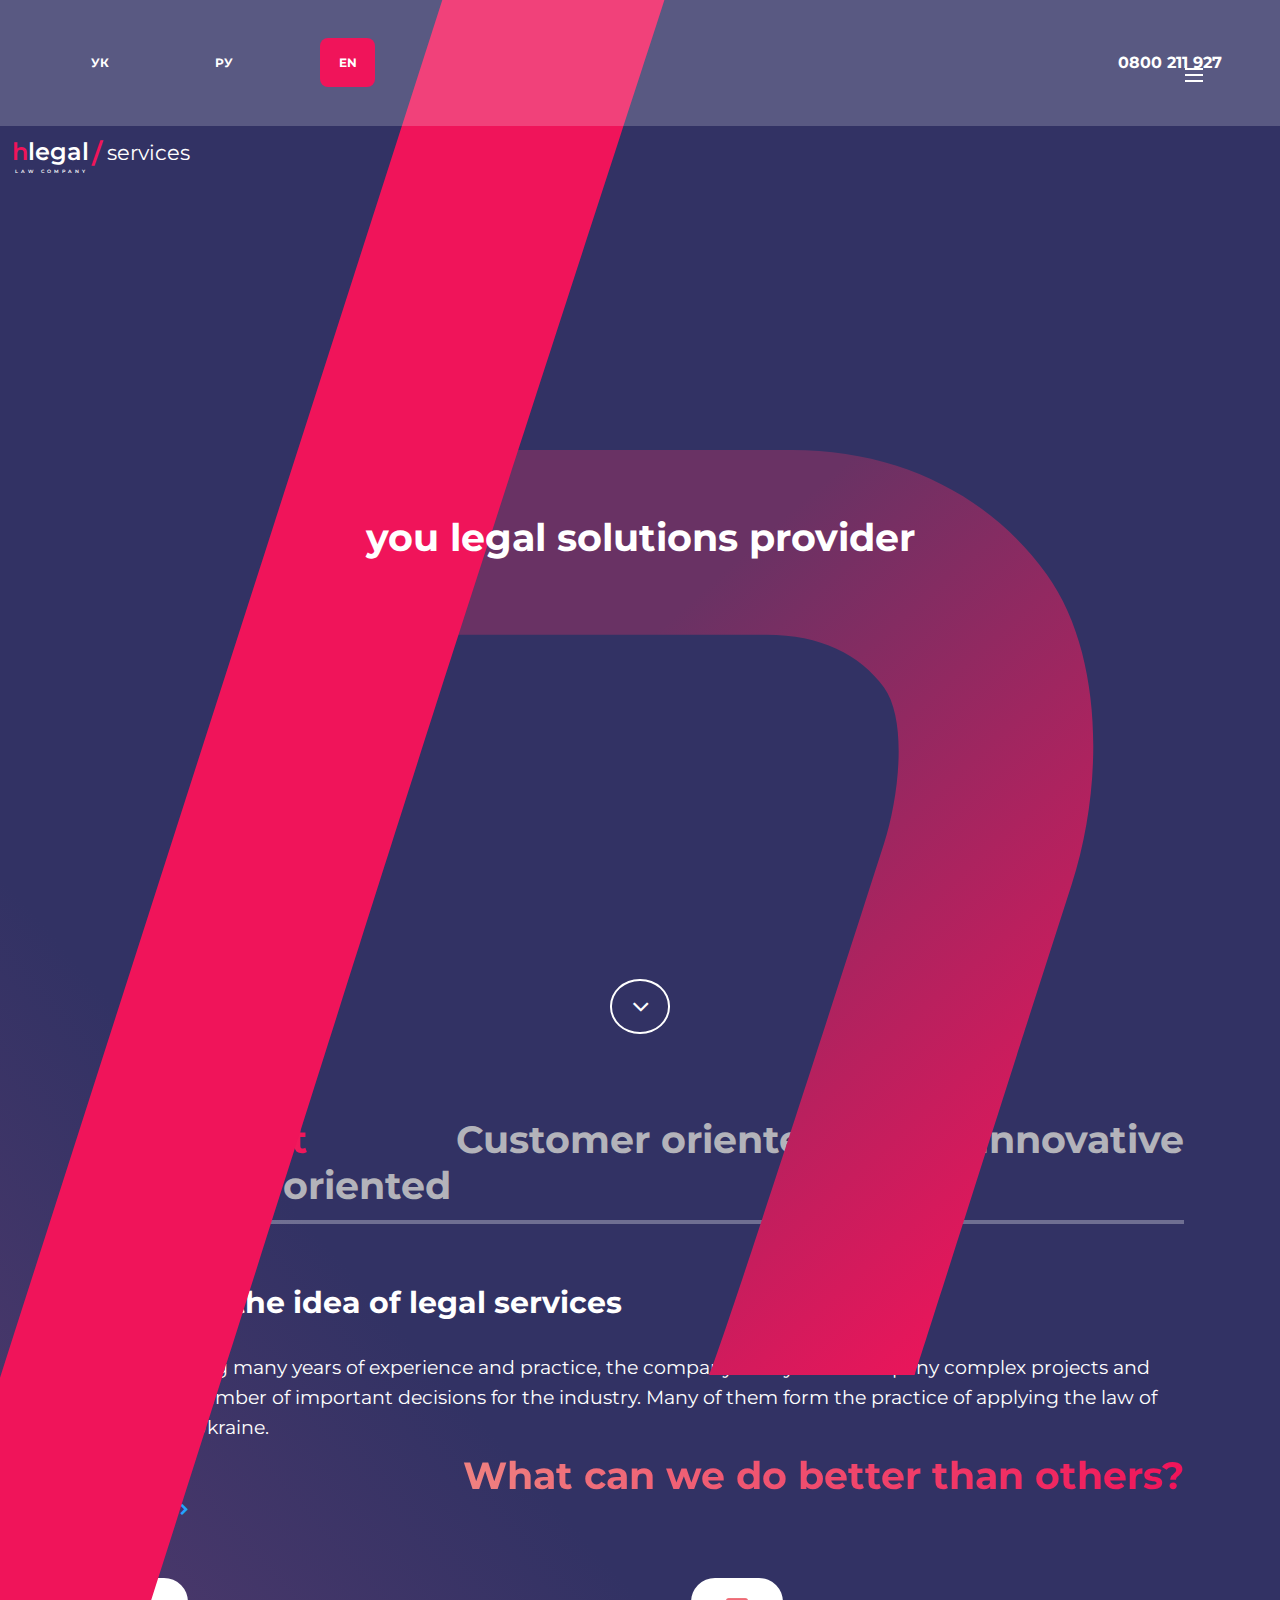
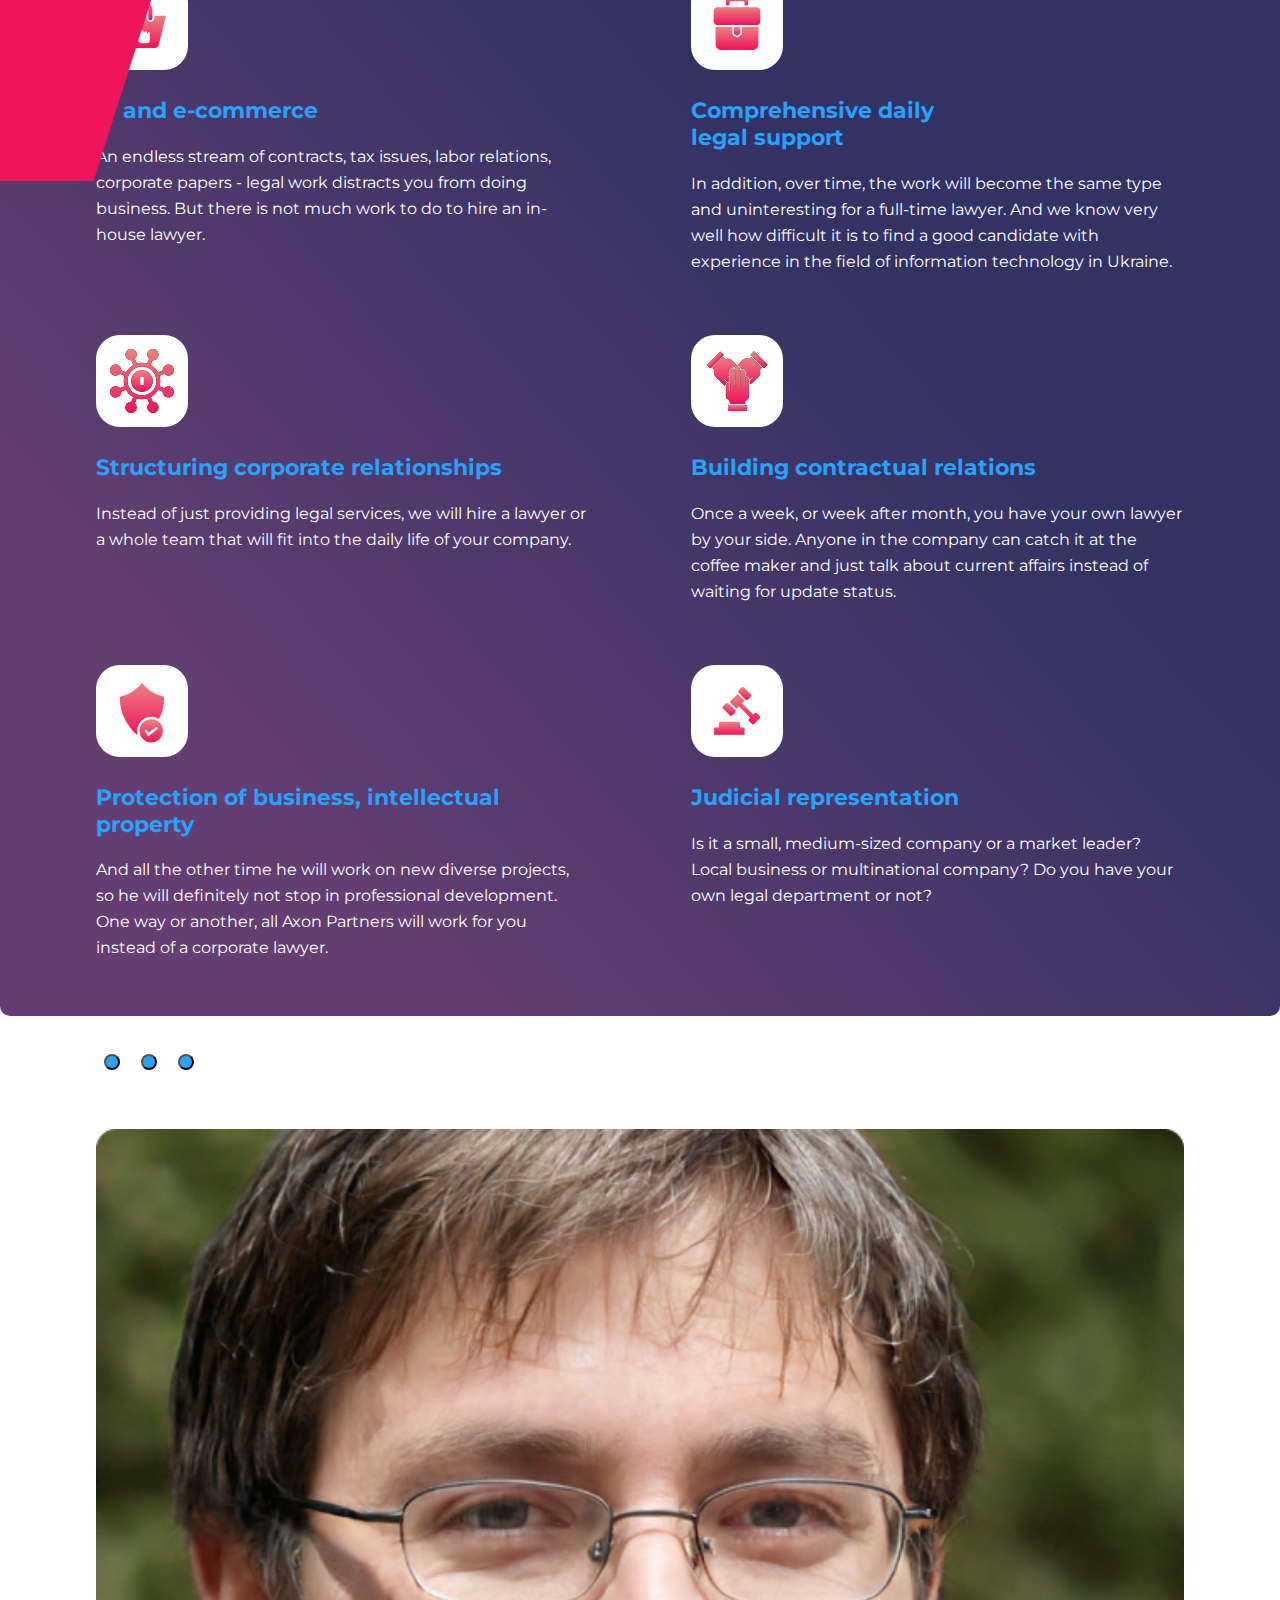
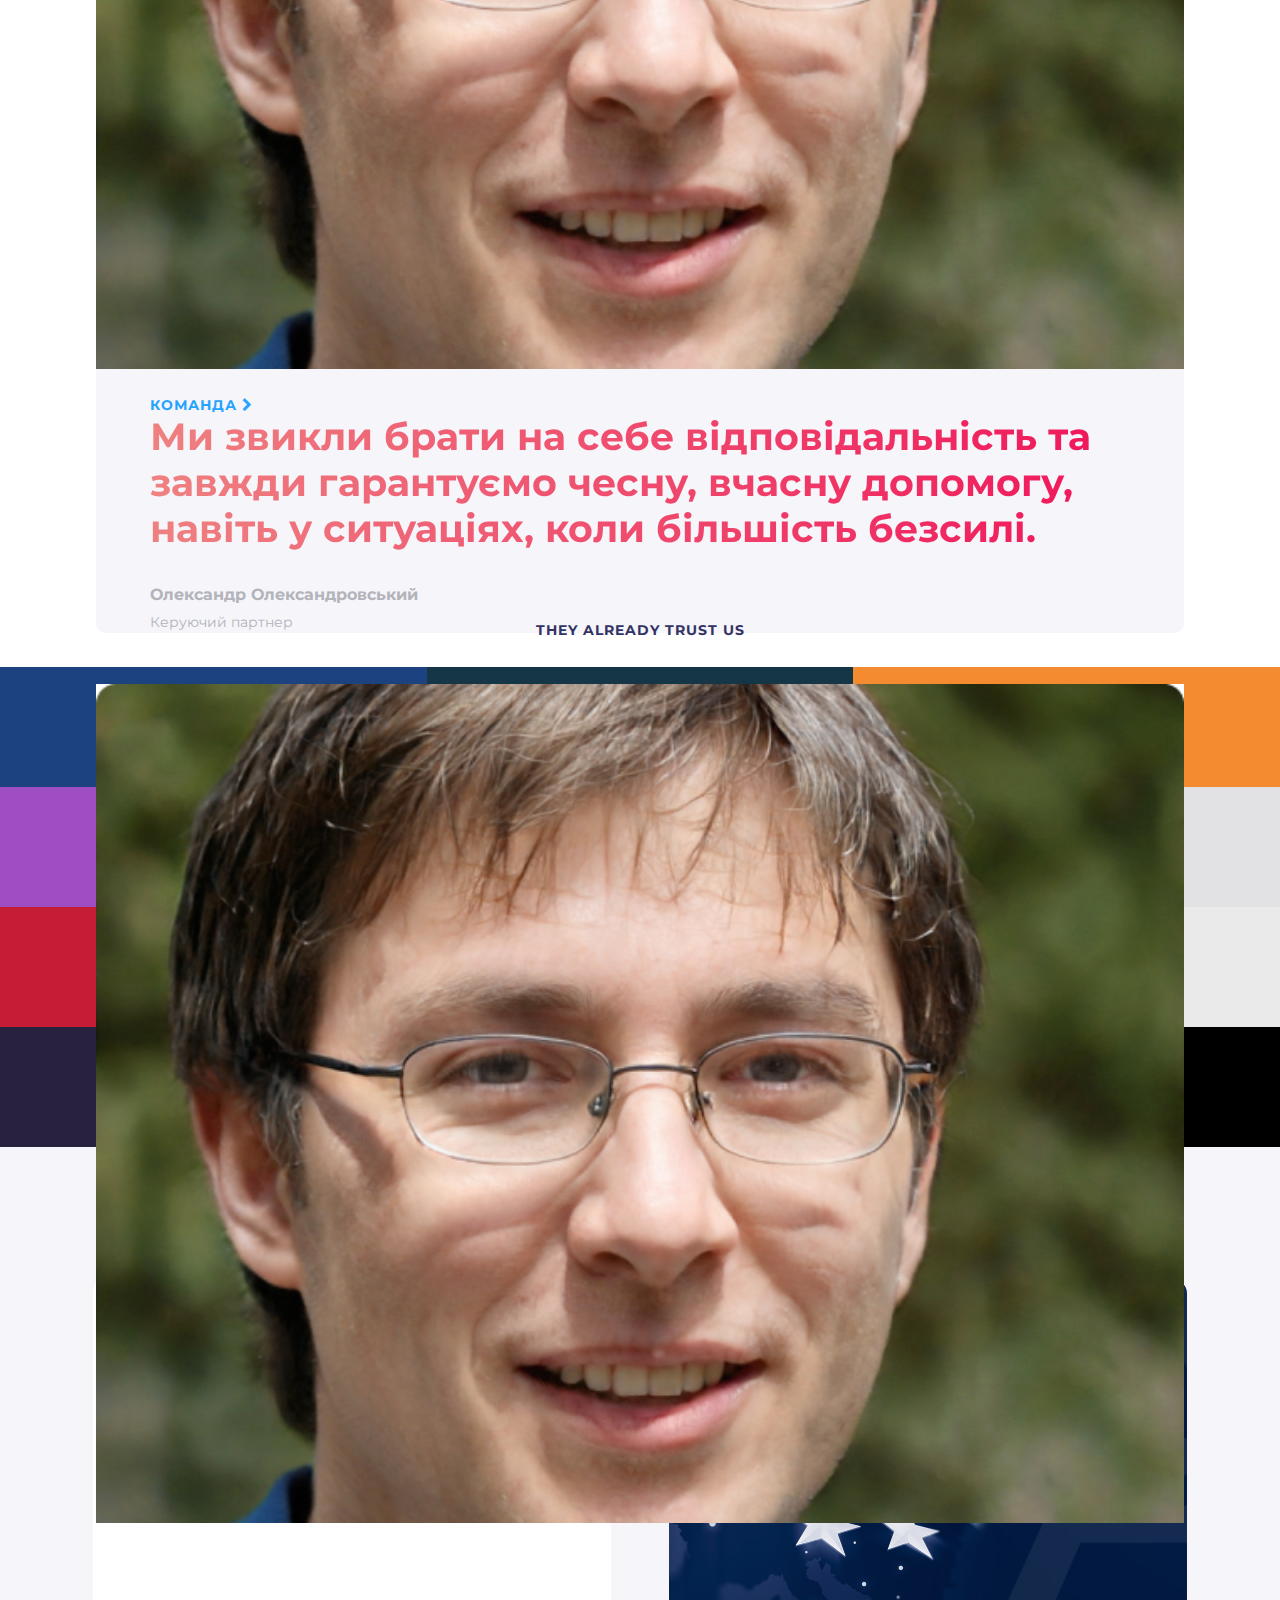
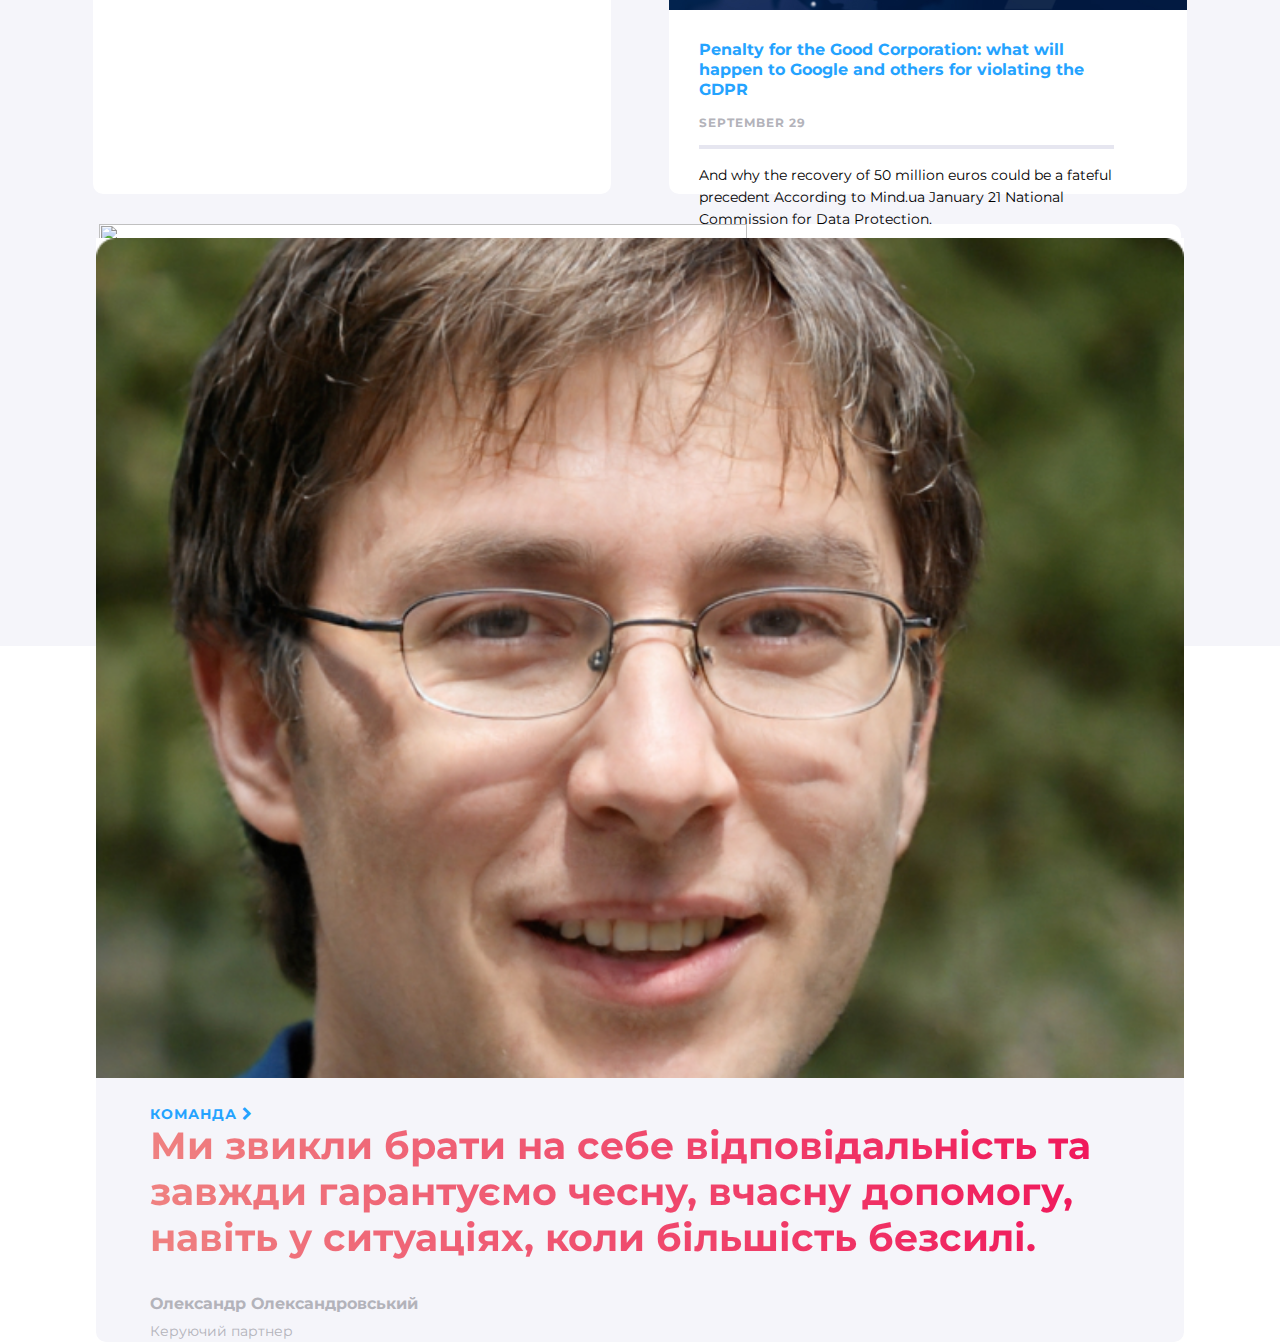
==== index.html @ e5b067bf "added structure of folders with pictures, started adding adaptive to the block of publications" ====
<!DOCTYPE html>
<html lang="en">

<head>
    <meta charset="UTF-8">
    <meta http-equiv="X-UA-Compatible" content="IE=edge">
    <meta name="viewport" content="width=device-width, initial-scale=1.0">
    <title>Document</title>
    <link rel="preconnect" href="https://fonts.googleapis.com">
    <link rel="preconnect" href="https://fonts.gstatic.com" crossorigin>
    <link
        href="https://fonts.googleapis.com/css2?family=Montserrat:ital,wght@0,100;0,200;0,300;0,400;0,500;0,600;0,700;0,800;0,900;1,100;1,200;1,300;1,400;1,500;1,600;1,700;1,800;1,900&display=swap"
        rel="stylesheet">
    <link href="https://cdn.jsdelivr.net/npm/bootstrap@5.1.3/dist/css/bootstrap.min.css" rel="stylesheet"
        integrity="sha384-1BmE4kWBq78iYhFldvKuhfTAU6auU8tT94WrHftjDbrCEXSU1oBoqyl2QvZ6jIW3" crossorigin="anonymous">
    <link rel="stylesheet" href="css/style.css">
    <link rel="stylesheet" href="css/font-awesome-4.7.0/css/font-awesome.css">
</head>

<body>
    <div class="wrapper">
        <div class="main">
            <header class="header">
                <div class="header__section">
                    <ul class="language__menu">
                        <li class="language__item">УК</li>
                        <li class="language__item">РУ</li>
                        <li class="language__item">EN</li>
                    </ul>
                    <div class="header__contact">
                        <span>0800 211 927</span>
                    </div>
                </div>
                <div class="header__menu">
                    <div class="logo__wrapper">
                        <div class="logo">
                            <p>h</p>
                            <p>legal </p>
                            <p>/</p>
                            <span class="logo__item">services</span>
                        </div>
                        <p class="logo__titel">
                            LAW COMPANY
                        </p>
                    </div>
                </div>

                <input type="checkbox" id="check__menu">
                <label for="check__menu">
                    <div class="header__burger">
                        <span>
                        </span>
                    </div>
                </label>

                <ul class="nav">
                    <li class="nav__item">
                        <a class="nav__link" href="#">
                            about us
                        </a>
                    </li>
                    <li class="nav__item">
                        <a class="nav__link" href="#">
                            services
                        </a>
                    </li>
                    <li class="nav__item">
                        <a class="nav__link" href="#">
                            team
                        </a>
                    </li>
                    <li class="nav__item">
                        <a class="nav__link" href="#">
                            publications
                        </a>
                    </li>
                    <li class="nav__item">
                        <a class="nav__link" href="#">
                            contact
                        </a>
                    </li>
                </ul>
            </header>
            <div class="decoration__element">
                <img class="unit__first" src="img/decoration_icon/Union_1.svg" alt="decoration element">
                <img class="unit__last" src="img/decoration_icon/Union.svg" alt="decoration element">
            </div>
            <section class="section">
                <h2 class="main__titel">
                    you legal solutions provider
                </h2>

                <i class="fa fa-angle-down "></i>

            </section>
            <section class="section__description">
                <ul class="specifications">
                    <li class="specifications__item">Consistent</li>
                    <li class="specifications__item">Customer oriented</li>
                    <li class="specifications__item">Innovative</li>
                    <li class="specifications__item">Business oriented</li>
                </ul>
                <h3 class="section__titel">
                    We turn the idea of legal services
                </h3>
                <p class="section__text">
                    Consolidating many years of experience and practice, the company's lawyers accompany complex
                    projects
                    and achieve a number of important decisions for the industry. Many of them form the practice of
                    applying
                    the law of the sea in Ukraine.
                </p>
                <a href="#">
                    Services
                    <i class="fa fa-chevron-right"></i>
                </a>
                <h4>
                    What can we do better than others?
                </h4>


                <div class="box__description">
                    <img class="description__img" src="img/decoration_icon/Icon.svg" alt="shopper">
                    <h5 class="description__titel">
                        IT and e-commerce
                    </h5>
                    <p class="description__text">
                        An endless stream of contracts, tax issues, labor relations, corporate papers - legal work
                        distracts
                        you from doing business. But there is not much work to do to hire an in-house lawyer.
                    </p>
                </div>
                <div class="box__description">
                    <img class="description__img" src="img/decoration_icon/Icon_1.svg" alt="shopper">
                    <h5 class="description__titel">
                        Comprehensive daily <br>
                        legal support
                    </h5>
                    <p class="description__text">
                        In addition, over time, the work will become the same type and uninteresting for a full-time
                        lawyer.
                        And we know very well how difficult it is to find a good candidate with experience in the field
                        of
                        information technology in Ukraine.
                    </p>
                </div>
                <div class="box__description">
                    <img class="description__img" src="img/decoration_icon/Icon_2.svg" alt="shopper">
                    <h5 class="description__titel">
                        Structuring corporate relationships
                    </h5>
                    <p class="description__text">
                        Instead of just providing legal services, we will hire a lawyer or a whole team that will fit
                        into
                        the daily life of your company.
                    </p>
                </div>
                <div class="box__description">
                    <img class="description__img" src="img/decoration_icon/Icon_3.svg" alt="shopper">
                    <h5 class="description__titel">
                        Building contractual relations
                    </h5>
                    <p class="description__text">
                        Once a week, or week after month, you have your own lawyer by your side. Anyone in the company
                        can
                        catch it at the coffee maker and just talk about current affairs instead of waiting for update
                        status.
                    </p>
                </div>
                <div class="box__description">
                    <img class="description__img" src="img/decoration_icon/Icon_4.svg" alt="shopper">
                    <h5 class="description__titel">
                        Protection of business, intellectual property
                    </h5>
                    <p class="description__text">
                        And all the other time he will work on new diverse projects, so he will definitely not stop in
                        professional development. One way or another, all Axon Partners will work for you instead of a
                        corporate lawyer.
                    </p>
                </div>
                <div class="box__description">
                    <img class="description__img" src="img/decoration_icon/Icon_5.svg" alt="shopper">
                    <h5 class="description__titel">
                        Judicial representation
                    </h5>
                    <p class="description__text">
                        Is it a small, medium-sized company or a market leader? Local business or multinational company?
                        Do
                        you have your own legal department or not?
                        <br><br><br>
                    </p>
                </div>
            </section>
        </div>

        <section class="section__person">
            <div id="carouselExampleIndicators" class="carousel slide" data-bs-ride="carousel">
                <div class="carousel-indicators">
                    <button type="button" data-bs-target="#carouselExampleIndicators" data-bs-slide-to="0"
                        class="active" aria-current="true" aria-label="Slide 1"></button>
                    <button type="button" data-bs-target="#carouselExampleIndicators" data-bs-slide-to="1"
                        aria-label="Slide 2"></button>
                    <button type="button" data-bs-target="#carouselExampleIndicators" data-bs-slide-to="2"
                        aria-label="Slide 3"></button>
                </div>
                <div class="carousel-inner">
                    <div class="carousel-item active">
                        <img class="d-block img__mobile" src="img/employees/aleksandr_mobile.jpg" alt="...">
                        <img class="d-block tablet__sd" src="img/employees/aleksandr_tabletSD.jpg" alt="...">
                        <img class="d-block tablet__hd" src="img/employees/aleksandr_tabletHD.jpg" alt="...">
                        <img class="d-block desktop__hd" src="img/employees/Aleksandr_desktopHD.jpg" alt="...">
                        <img class="d-block desktop__sd" src="img/employees/Aleksandr_desktopSD.jpg" alt="...">

                        <div class="box__person">
                            <h5 class="chapter">
                                <a href="#">
                                    команда
                                    <i class="fa fa-chevron-right"></i>
                                </a>
                            </h5>
                            <p class="person__desription">
                                Ми звикли брати на себе відповідальність та завжди гарантуємо чесну, вчасну допомогу,
                                навіть
                                у ситуаціях, коли більшість безсилі.
                            </p>
                            <h6 class="person__name">
                                Олександр Олександровський
                            </h6>
                            <p class="person__specifics">
                                Керуючий партнер
                            </p>
                        </div>
                    </div>
                    <div class="carousel-item">
                        <img class="d-block img__mobile" src="img/employees/aleksandr_mobile.jpg" alt="...">
                        <img class="d-block tablet__sd" src="img/employees/aleksandr_tabletSD.jpg" alt="...">
                        <img class="d-block tablet__hd" src="img/employees/aleksandr_tabletHD.jpg" alt="...">
                        <img class="d-block desktop__hd" src="img/employees/Aleksandr_desktopHD.jpg" alt="...">
                        <img class="d-block desktop__sd" src="img/employees/Aleksandr_desktopSD.jpg" alt="...">


                        <div class="box__person">
                            <h5 class="chapter">
                                <a href="#">
                                    команда
                                    <i class="fa fa-chevron-right"></i>
                                </a>
                            </h5>
                            <p class="person__desription">
                                Ми звикли брати на себе відповідальність та завжди гарантуємо чесну, вчасну допомогу,
                                навіть
                                у ситуаціях, коли більшість безсилі.
                            </p>
                            <h6 class="person__name">
                                Олександр Олександровський
                            </h6>
                            <p class="person__specifics">
                                Керуючий партнер
                            </p>
                        </div>
                    </div>
                    <div class="carousel-item">
                        <img class="d-block img__mobile" src="img/employees/aleksandr_mobile.jpg" alt="...">
                        <img class="d-block tablet__sd" src="img/employees/aleksandr_tabletSD.jpg" alt="...">
                        <img class="d-block tablet__hd" src="img/employees/aleksandr_tabletHD.jpg" alt="...">
                        <img class="d-block desktop__hd" src="img/employees/Aleksandr_desktopHD.jpg" alt="...">
                        <img class="d-block desktop__sd" src="img/employees/Aleksandr_desktopSD.jpg" alt="...">

                        <div class="box__person">
                            <h5 class="chapter">
                                <a href="#">
                                    команда
                                    <i class="fa fa-chevron-right"></i>
                                </a>
                            </h5>
                            <p class="person__desription">
                                Ми звикли брати на себе відповідальність та завжди гарантуємо чесну, вчасну допомогу,
                                навіть
                                у ситуаціях, коли більшість безсилі.
                            </p>
                            <h6 class="person__name">
                                Олександр Олександровський
                            </h6>
                            <p class="person__specifics">
                                Керуючий партнер
                            </p>
                        </div>
                    </div>

                </div>
            </div>
        </section>



        <section class="clients">
            <h2 class="clients__titel">
                They already trust us
            </h2>
            <div class="img__wrapper ">

                <div class="color__block hilel">
                    <img src="img/client_logo/hillel_logo.svg" alt="">
                </div>
                <div class="color__block wanna-biz">
                    <img src="img/client_logo/wanna_biz.svg" alt="">
                </div>
                <div class="color__block tapgerine">
                    <img src="img/client_logo/tapgerine.svg" alt="">
                </div>
                <div class="color__block look">
                    <img src="img/client_logo/3d_look.svg" alt="">
                </div>
                <div class="color__block orange">
                    <img src="img/client_logo/orange_gear.svg" alt="">
                </div>
                <div class="color__block adtelige">
                    <img src="img/client_logo/adtelige.svg" alt="">
                </div>
                <div class="color__block clicky">
                    <img src="img/client_logo/cliccky.svg" alt="">
                </div>
                <div class="color__block eco-lease">
                    <img src="img/client_logo/eco_lease.svg" alt="">
                </div>
                <div class="color__block infra-tek">
                    <img src="img/client_logo/infra_tek.svg" alt="">
                </div>
                <div class="color__block city-park">
                    <img src="img/client_logo/city_park.svg" alt="">
                </div>
                <div class="color__block art-print">
                    <img src="img/client_logo/art_print.svg" alt="">
                </div>
                <div class="color__block ultimate-card">
                    <img src="img/client_logo/ultimate_card.svg" alt="">
                </div>
            </div>

            </article>
            <section class="section__publication">
                <a href="#">
                    Publications
                    <i class="fa fa-chevron-right"></i>
                </a>
                <h2>
                    We have
                    something to tell
                </h2>
                <article class="publication__box">


                    <div class="publication">
                        <img src="img/publications/publication_img_1.svg" alt="">
                        <h3>
                            Equity associate
                        </h3>
                        <h4>
                            April 22
                        </h4>
                        <p>
                            I'm a jun on projects. I am a co-owner of a law firm. How it happened. Before entering my
                            parents
                            told me that if I…

                        </p>

                    </div>
                    <div class="publication">
                        <img src="img/publications/publication_img_2.svg" alt="">
                        <h3>
                            Penalty for the Good Corporation: what will happen to Google and others for violating the
                            GDPR
                        </h3>
                        <h4>
                            September 29
                        </h4>
                        <p>
                            And why the recovery of 50 million euros could be a fateful precedent According to Mind.ua
                            January
                            21 National Commission for Data Protection.
                        </p>

                    </div>
                    <div class="publication">
                        <img src="img/publications/publication_img_3.svg" alt="">
                        <h3>
                            Millennial Testament
                        </h3>
                        <h4>
                            August 19
                        </h4>
                        <p>
                            What and how modern vloggers, opinion leaders and crypto-millionaires will inherit A typical
                            legacy
                            of the Ukrainian generation X looks like this: an apartment in…
                        </p>

                    </div>
                </article>
            </section>
            <div class="footer__wrapper">
                <footer class="footer">
                    <p class="location__contact">
                        Kyiv, Mechnikova str., 14/1
                    </p>
                    <a class="map__link" href="#">
                        On map
                    </a>
                    <a class="social__networking" href="#">
                        <img src="img/facebook_icon.svg" alt="">
                    </a>
                    <p class="contact__number">
                        0800 211 927
                    </p>
                    <p class="contact__mail">
                        contact@forstudy.space
                    </p>
                    <span class="copyright">
                        © 2021 HLEGAL Law company, LLC
                    </span>
                </footer>
            </div>



    </div>
    <script src="https://cdnjs.cloudflare.com/ajax/libs/twitter-bootstrap/5.1.3/js/bootstrap.min.js"
        integrity="sha512-OvBgP9A2JBgiRad/mM36mkzXSXaJE9BEIENnVEmeZdITvwT09xnxLtT4twkCa8m/loMbPHsvPl0T8lRGVBwjlQ=="
        crossorigin="anonymous" referrerpolicy="no-referrer">
    </script>
</body>

</html>
---- css/style.css ----
html, body, div, span, applet, object, iframe,
h1, h2, h3, h4, h5, h6, p, blockquote, pre,
a, abbr, acronym, address, big, cite, code,
del, dfn, em, img, ins, kbd, q, s, samp,
small, strike, strong, sub, sup, tt, var,
b, u, i, center,
dl, dt, dd, ol, ul, li,
fieldset, form, label, legend,
table, caption, tbody, tfoot, thead, tr, th, td,
article, aside, canvas, details, embed,
figure, figcaption, footer, header, hgroup,
menu, nav, output, ruby, section, summary,
time, mark, audio, video {
  margin: 0;
  padding: 0;
  border: 0;
  font-size: 100%;
  vertical-align: baseline;
}

article, aside, details, figcaption, figure,
footer, header, hgroup, menu, nav, section {
  display: block;
}

html {
  font-size: 16px;
}

body {
  font-size: 1rem;
  line-height: 1;
}

ol, ul {
  list-style: none;
}

blockquote, q {
  quotes: none;
}

table {
  border-collapse: collapse;
  border-spacing: 0;
}

* {
  -webkit-box-sizing: border-box;
          box-sizing: border-box;
}

a {
  text-decoration: none;
  color: #fff;
}

@media screen and (min-width: 360px) {
  .wrapper .main .header {
    position: relative;
    z-index: 10;
  }
  .wrapper .main .header .header__section {
    display: -webkit-box;
    display: -ms-flexbox;
    display: flex;
    -webkit-box-pack: start;
        -ms-flex-pack: start;
            justify-content: flex-start;
    width: 100%;
    background: rgba(245, 245, 250, 0.2);
  }
  .wrapper .main .header .header__section .language__menu {
    display: -webkit-box;
    display: -ms-flexbox;
    display: flex;
    -ms-flex-pack: distribute;
        justify-content: space-around;
    width: 35%;
    padding: 3%;
  }
  .wrapper .main .header .header__section .language__menu .language__item {
    padding: 5%;
    border-radius: 8px;
    font-size: 0.75rem;
    color: #fff;
  }
  .wrapper .main .header .header__section .language__menu .language__item:last-of-type {
    background: #f0145a;
  }
  .wrapper .main .header .header__section .header__contact {
    width: 65%;
    display: -webkit-box;
    display: -ms-flexbox;
    display: flex;
    -webkit-box-pack: end;
        -ms-flex-pack: end;
            justify-content: flex-end;
    -webkit-box-align: center;
        -ms-flex-align: center;
            align-items: center;
  }
  .wrapper .main .header .header__section .header__contact span {
    font-size: 1rem;
    color: #fff;
    margin-right: 7%;
  }
  .wrapper .main .header .header__menu {
    display: -webkit-box;
    display: -ms-flexbox;
    display: flex;
    -webkit-box-pack: justify;
        -ms-flex-pack: justify;
            justify-content: space-between;
  }
  .wrapper .main .header .header__menu .logo__wrapper .logo {
    display: -webkit-box;
    display: -ms-flexbox;
    display: flex;
    -webkit-box-orient: horizontal;
    -webkit-box-direction: normal;
        -ms-flex-direction: row;
            flex-direction: row;
    margin: 8.3% 7.3% 0 7.3%;
  }
  .wrapper .main .header .header__menu .logo__wrapper .logo p {
    font-size: 1.5rem;
    font-weight: 600;
    color: #fff;
  }
  .wrapper .main .header .header__menu .logo__wrapper .logo p:first-of-type {
    color: #f0145a;
  }
  .wrapper .main .header .header__menu .logo__wrapper .logo p:last-of-type {
    color: #f0145a;
    margin: 0 2%;
    font-size: 1.7rem;
  }
  .wrapper .main .header .header__menu .logo__wrapper .logo .logo__item {
    margin: 2% 1.2%;
    font-size: 1.3rem;
    color: #fff;
    font-weight: 400;
  }
  .wrapper .main .header .header__menu .logo__wrapper .logo__titel {
    margin: 1% 8.9%;
    font-size: 0.3rem;
    letter-spacing: 0.195rem;
    font-weight: 600;
    color: #fff;
  }
  .wrapper .main .header #check__menu {
    display: none;
  }
  .wrapper .main .header #check__menu:checked ~ .nav {
    display: table;
  }
  .wrapper .main .header #check__menu:checked ~ label span {
    display: none;
  }
  .wrapper .main .header #check__menu:checked ~ label .header__burger::before {
    top: 8px;
    -webkit-transform: rotate(-45deg);
            transform: rotate(-45deg);
    -webkit-transition: 0.3s all;
    transition: 0.3s all;
    background-color: #ec6f5d;
  }
  .wrapper .main .header #check__menu:checked ~ label .header__burger::after {
    bottom: 10px;
    -webkit-transform: rotate(45deg);
            transform: rotate(45deg);
    -webkit-transition: 0.3s all;
    transition: 0.3s all;
    background-color: #ec6f5d;
  }
  .wrapper .main .header .header__burger {
    position: absolute;
    top: 68px;
    right: 6%;
    display: block;
    width: 18px;
    height: 20px;
    z-index: 560;
    cursor: pointer;
  }
  .wrapper .main .header .header__burger span {
    position: absolute;
    padding: 2%;
    top: 6px;
    left: 0;
    width: 100%;
    height: 2px;
    background-color: #fff;
  }
  .wrapper .main .header .header__burger::before, .wrapper .main .header .header__burger::after {
    content: '';
    background-color: #fff;
    position: absolute;
    width: 100%;
    height: 2px;
    left: 0;
    -webkit-transition: 0.2s all;
    transition: 0.2s all;
  }
  .wrapper .main .header .header__burger::before {
    top: 0;
  }
  .wrapper .main .header .header__burger::after {
    bottom: 6px;
  }
  .wrapper .main .header .nav {
    display: none;
    position: absolute;
    top: 45px;
    width: 95%;
    z-index: 555;
    -webkit-box-align: center;
        -ms-flex-align: center;
            align-items: center;
    margin-left: 2.5%;
    background: #fff;
    border-radius: 12px 12px 0px 0px;
  }
  .wrapper .main .header .nav .nav__item {
    width: 93%;
    margin-left: 3.5%;
    display: -webkit-box;
    display: -ms-flexbox;
    display: flex;
    -webkit-box-pack: center;
        -ms-flex-pack: center;
            justify-content: center;
    background: #F5F5FA;
    border-radius: 12px;
    padding: 2%;
    margin-bottom: 4%;
  }
  .wrapper .main .header .nav .nav__item:first-of-type {
    margin-top: 63px;
  }
  .wrapper .main .header .nav .nav__link {
    font-size: 1.5rem;
    line-height: 1.8125rem;
    font-weight: bold;
    color: #24a3ff;
  }
  .wrapper .main .header .nav .nav__link:active {
    color: #f0145a;
  }
  .wrapper .main .header .nav .nav__link:hover::after {
    content: '';
    position: absolute;
    bottom: 0;
    left: 0;
    width: 100%;
  }
}

@media screen and (min-width: 360px) {
  .wrapper {
    width: 100%;
    font-family: 'Montserrat', sans-serif;
    font-weight: 700;
  }
  .wrapper .main {
    background: linear-gradient(228.57deg, #323264 11.93%, #323264 57.17%, #643E72 87.46%);
    border-radius: 0 0 10px 10px;
  }
  .wrapper .main .decoration__element {
    position: absolute;
    top: 0;
    left: 0;
    width: 100%;
    z-index: 1;
  }
  .wrapper .main .decoration__element .unit__first {
    width: 74%;
    position: absolute;
    top: 0;
    left: -22%;
  }
  .wrapper .main .decoration__element .unit__last {
    width: 74%;
    position: absolute;
    top: 260px;
    left: 20.8%;
  }
  .wrapper .main .section {
    position: relative;
    width: 100%;
    z-index: 8;
    display: -webkit-box;
    display: -ms-flexbox;
    display: flex;
    -webkit-box-pack: center;
        -ms-flex-pack: center;
            justify-content: center;
  }
  .wrapper .main .section .main__titel {
    width: 70%;
    margin: 118px 0;
    font-size: 2.375rem;
    font-weight: 700;
    line-height: 2.875rem;
    text-align: center;
    color: #fff;
  }
  .wrapper .main .section .fa-angle-down {
    margin-top: 413px;
    position: absolute;
    font-size: 2rem;
    padding: 1% 2.5%;
    color: white;
    border: 2px solid #FFFFFF;
    border-radius: 50%;
  }
  .wrapper .main .section__description {
    display: -webkit-box;
    display: -ms-flexbox;
    display: flex;
    -webkit-box-orient: vertical;
    -webkit-box-direction: normal;
        -ms-flex-direction: column;
            flex-direction: column;
    width: 85%;
    margin-left: 7.5%;
  }
  .wrapper .main .section__description .specifications {
    margin-top: 140px;
    display: -webkit-box;
    display: -ms-flexbox;
    display: flex;
    -webkit-box-align: center;
        -ms-flex-align: center;
            align-items: center;
    -webkit-box-orient: vertical;
    -webkit-box-direction: normal;
        -ms-flex-direction: column;
            flex-direction: column;
    border-bottom: solid 4px rgba(255, 255, 255, 0.3);
    padding-bottom: 33px;
  }
  .wrapper .main .section__description .specifications .specifications__item {
    color: #b3b3ba;
    font-size: 1.875rem;
    line-height: 2.31rem;
    font-weight: bold;
  }
  .wrapper .main .section__description .specifications .specifications__item:first-of-type {
    color: transparent;
    -webkit-background-clip: text;
    background-clip: text;
    background-image: linear-gradient(90.13deg, #EF8080 0.84%, #F0145A 99.96%);
  }
  .wrapper .main .section__description .section__titel {
    margin-top: 27px;
    font-weight: bold;
    font-size: 1.25rem;
    line-height: 1.5rem;
    color: #fff;
  }
  .wrapper .main .section__description .section__text {
    margin-top: 32px;
    font-size: 1.18rem;
    line-height: 1.87rem;
    font-weight: normal;
    color: #fff;
  }
  .wrapper .main .section__description a {
    margin-top: 30px;
    font-weight: bold;
    font-size: 0.87rem;
    line-height: 1.06rem;
    letter-spacing: 1px;
    text-transform: uppercase;
    color: #24A3FF;
  }
  .wrapper .main .section__description a .fa {
    font-size: 0.76rem;
  }
  .wrapper .main .section__description h4 {
    margin-top: 10px;
    font-size: 1.875rem;
    line-height: 2.31rem;
    font-weight: bold;
    color: transparent;
    -webkit-background-clip: text;
    background-clip: text;
    background-image: linear-gradient(90.13deg, #EF8080 0.84%, #F0145A 99.96%);
  }
  .wrapper .main .section__description .box__description {
    margin-top: 30px;
  }
  .wrapper .main .section__description .box__description .description__titel {
    margin-top: 25px;
    font-weight: bold;
    font-size: 1.375rem;
    line-height: 1.68rem;
    color: #24A3FF;
  }
  .wrapper .main .section__description .box__description .description__text {
    margin-top: 19px;
    font-style: normal;
    font-weight: normal;
    font-size: 1rem;
    line-height: 1.625rem;
    color: #fff;
  }
  .wrapper .section__person {
    width: 85%;
    margin-left: 7.5%;
  }
  .wrapper .section__person .carousel .carousel-indicators button {
    margin: 8px;
    width: 16px;
    height: 16px;
    border-radius: 50%;
    background-color: #24a3ff;
  }
  .wrapper .section__person .carousel .carousel-inner {
    height: 1218px;
  }
  .wrapper .section__person .carousel .carousel-inner .carousel-item {
    background: #f5f5fa;
    border-radius: 10px;
    margin-top: 51px;
  }
  .wrapper .section__person .carousel .carousel-inner .carousel-item .img__mobile {
    width: 100%;
  }
  .wrapper .section__person .carousel .carousel-inner .carousel-item .tablet__sd,
  .wrapper .section__person .carousel .carousel-inner .carousel-item .tablet__hd,
  .wrapper .section__person .carousel .carousel-inner .carousel-item .desktop__hd,
  .wrapper .section__person .carousel .carousel-inner .carousel-item .desktop__sd {
    position: absolute;
    top: -9999px;
    left: -9999px;
  }
  .wrapper .section__person .carousel .carousel-inner .carousel-item .box__person {
    width: 80%;
    margin-left: 10%;
    margin-top: 25px;
  }
  .wrapper .section__person .carousel .carousel-inner .carousel-item .box__person .chapter a {
    font-size: 0.875rem;
    line-height: 1.0625rem;
    letter-spacing: 1px;
    font-style: normal;
    text-align: left;
    text-transform: uppercase;
    color: #24A3FF;
  }
  .wrapper .section__person .carousel .carousel-inner .carousel-item .box__person .person__desription {
    font-weight: bold;
    font-size: 1.87rem;
    line-height: 2.3125rem;
    color: transparent;
    -webkit-background-clip: text;
    background-clip: text;
    background-image: linear-gradient(90.13deg, #EF8080 0.84%, #F0145A 99.96%);
  }
  .wrapper .section__person .carousel .carousel-inner .carousel-item .box__person .person__name {
    margin-top: 33px;
    margin-bottom: 6px;
    font-weight: bold;
    font-size: 1rem;
    line-height: 1.25rem;
    color: #B3B3BA;
  }
  .wrapper .section__person .carousel .carousel-inner .carousel-item .box__person .person__specifics {
    margin-bottom: 30px;
    font-weight: normal;
    font-size: 0.875rem;
    line-height: 1.375rem;
    color: #B3B3BA;
  }
  .wrapper .clients {
    display: -webkit-box;
    display: -ms-flexbox;
    display: flex;
    -webkit-box-orient: vertical;
    -webkit-box-direction: normal;
        -ms-flex-direction: column;
            flex-direction: column;
    -webkit-box-align: center;
        -ms-flex-align: center;
            align-items: center;
  }
  .wrapper .clients .clients__titel {
    margin: 28px 0;
    font-weight: bold;
    font-size: 0.875rem;
    line-height: 1.06rem;
    letter-spacing: 1px;
    text-transform: uppercase;
    color: #323264;
  }
  .wrapper .clients .img__wrapper {
    display: -webkit-box;
    display: -ms-flexbox;
    display: flex;
    -webkit-box-orient: vertical;
    -webkit-box-direction: normal;
        -ms-flex-direction: column;
            flex-direction: column;
    width: 100%;
  }
  .wrapper .clients .img__wrapper .color__block {
    width: 100%;
    height: 120px;
    display: -webkit-box;
    display: -ms-flexbox;
    display: flex;
    -webkit-box-pack: center;
        -ms-flex-pack: center;
            justify-content: center;
    -webkit-box-align: center;
        -ms-flex-align: center;
            align-items: center;
  }
  .wrapper .clients .img__wrapper .hilel {
    background: #1C4280;
  }
  .wrapper .clients .img__wrapper .wanna-biz {
    background: #143646;
  }
  .wrapper .clients .img__wrapper .tapgerine {
    background: -webkit-gradient(linear, left bottom, left top, from(#F48B30), to(#F48B30));
    background: linear-gradient(0deg, #F48B30, #F48B30);
  }
  .wrapper .clients .img__wrapper .look {
    background: #9E4DC3;
  }
  .wrapper .clients .img__wrapper .orange {
    background: #FD9339;
  }
  .wrapper .clients .img__wrapper .adtelige {
    background: #E2E2E4;
  }
  .wrapper .clients .img__wrapper .clicky {
    background: #C71C36;
    display: none;
  }
  .wrapper .clients .img__wrapper .eco-lease {
    background: #DCF3F9;
    display: none;
  }
  .wrapper .clients .img__wrapper .infra-tek {
    background: #EAEAEA;
    display: none;
  }
  .wrapper .clients .img__wrapper .city-park {
    background: #282240;
    display: none;
  }
  .wrapper .clients .img__wrapper .art-print {
    background: #1D4568;
    display: none;
  }
  .wrapper .clients .img__wrapper .ultimate-card {
    background: #000000;
    display: none;
  }
  .wrapper .section__publication {
    display: -webkit-box;
    display: -ms-flexbox;
    display: flex;
    -webkit-box-align: center;
        -ms-flex-align: center;
            align-items: center;
    -webkit-box-orient: vertical;
    -webkit-box-direction: normal;
        -ms-flex-direction: column;
            flex-direction: column;
    background: #F5F5FA;
    padding-bottom: 34px;
  }
  .wrapper .section__publication a {
    width: 85%;
    margin-top: 30px;
    font-weight: bold;
    font-size: 0.875rem;
    line-height: 1.0625rem;
    letter-spacing: 0.0625rem;
    text-transform: uppercase;
    color: #24A3FF;
  }
  .wrapper .section__publication h2 {
    width: 85%;
    margin-top: 5px;
    font-weight: bold;
    font-size: 1.875rem;
    line-height: 2.3125rem;
    color: transparent;
    -webkit-background-clip: text;
    background-clip: text;
    background-image: linear-gradient(90.13deg, #EF8080 0.84%, #F0145A 99.96%);
  }
  .wrapper .section__publication .publication__box {
    display: -webkit-box;
    display: -ms-flexbox;
    display: flex;
    -webkit-box-align: center;
        -ms-flex-align: center;
            align-items: center;
    -webkit-box-orient: vertical;
    -webkit-box-direction: normal;
        -ms-flex-direction: column;
            flex-direction: column;
  }
  .wrapper .section__publication .publication__box .publication {
    width: 85%;
    margin-top: 30px;
    background: #FFFFFF;
    border-radius: 10px;
  }
  .wrapper .section__publication .publication__box .publication img {
    width: 100%;
  }
  .wrapper .section__publication .publication__box .publication h3 {
    width: 80%;
    margin-left: 30px;
    margin-top: 27px;
    font-weight: bold;
    font-size: 1rem;
    line-height: 1.25rem;
    color: #24A3FF;
  }
  .wrapper .section__publication .publication__box .publication h4 {
    width: 80%;
    margin: 15px 30px;
    padding-bottom: 15px;
    font-weight: bold;
    font-size: 0.75rem;
    line-height: 0.9375rem;
    letter-spacing: 0.0625rem;
    text-transform: uppercase;
    color: #B3B3BA;
    border-bottom: 4px solid #E6E6F0;
  }
  .wrapper .section__publication .publication__box .publication p {
    width: 80%;
    margin-left: 30px;
    font-weight: normal;
    font-size: 0.875rem;
    line-height: 1.375rem;
    color: #000000;
    margin-bottom: 28px;
  }
  .wrapper .footer__wrapper {
    background: #F5F5FA;
  }
  .wrapper .footer__wrapper .footer {
    display: -webkit-box;
    display: -ms-flexbox;
    display: flex;
    -webkit-box-orient: vertical;
    -webkit-box-direction: normal;
        -ms-flex-direction: column;
            flex-direction: column;
    -webkit-box-align: center;
        -ms-flex-align: center;
            align-items: center;
    width: 80%;
    margin-left: 10%;
    padding-top: 30px;
    border-top: 2px solid #E6E6F0;
  }
  .wrapper .footer__wrapper .footer .location__contact {
    font-weight: normal;
    font-size: 1rem;
    line-height: 1.25rem;
  }
  .wrapper .footer__wrapper .footer .map__link {
    margin-top: 10px;
    font-weight: bold;
    font-size: 0.75rem;
    line-height: 0.9375rem;
    letter-spacing: 0.0625rem;
    text-transform: uppercase;
    color: #24A3FF;
  }
  .wrapper .footer__wrapper .footer .social__networking {
    margin-top: 20px;
  }
  .wrapper .footer__wrapper .footer .contact__number {
    margin-top: 10px;
    font-weight: bold;
    font-size: 1rem;
    line-height: 1.25rem;
    color: #46466E;
  }
  .wrapper .footer__wrapper .footer .contact__mail {
    margin-top: 10px;
    font-weight: bold;
    font-size: 1rem;
    line-height: 1.25rem;
    color: #24A3FF;
  }
  .wrapper .footer__wrapper .footer .copyright {
    margin-top: 30px;
    font-weight: normal;
    font-size: 1rem;
    line-height: 1.25rem;
    color: #B3B3BA;
  }
}

@media screen and (min-width: 768px) {
  .wrapper .main {
    margin-bottom: 30px;
  }
  .wrapper .main .decoration__element {
    width: 100%;
  }
  .wrapper .main .decoration__element .unit__first {
    width: 62%;
    position: relative;
    top: 0;
    left: -10%;
    z-index: 2;
  }
  .wrapper .main .decoration__element .unit__last {
    position: absolute;
    width: 60%;
    top: 450px;
    left: 25.5%;
  }
  .wrapper .main .section .main__titel {
    width: 100%;
    margin-top: 340px;
  }
  .wrapper .main .section .fa-angle-down {
    top: 391px;
    font-size: 1.7rem;
    padding: 0.9% 1.5%;
  }
  .wrapper .main .section__description {
    margin-top: 298px;
    -ms-flex-wrap: wrap;
        flex-wrap: wrap;
    -webkit-box-orient: horizontal;
    -webkit-box-direction: normal;
        -ms-flex-direction: row;
            flex-direction: row;
    -webkit-box-pack: justify;
        -ms-flex-pack: justify;
            justify-content: space-between;
    padding-bottom: 55px;
  }
  .wrapper .main .section__description .specifications {
    -ms-flex-wrap: wrap;
        flex-wrap: wrap;
    -webkit-box-align: none;
        -ms-flex-align: none;
            align-items: none;
    -webkit-box-orient: horizontal;
    -webkit-box-direction: normal;
        -ms-flex-direction: row;
            flex-direction: row;
    -webkit-box-pack: justify;
        -ms-flex-pack: justify;
            justify-content: space-between;
    padding-bottom: 11px;
  }
  .wrapper .main .section__description .specifications .specifications__item {
    font-size: 2.375rem;
    line-height: 2.875rem;
  }
  .wrapper .main .section__description .section__titel {
    margin-top: 60px;
    font-size: 30px;
    line-height: 37px;
  }
  .wrapper .main .section__description .section__text {
    font-size: 1.1875rem;
  }
  .wrapper .main .section__description a {
    margin-top: 58px;
  }
  .wrapper .main .section__description a .fa {
    font-size: 0.76rem;
  }
  .wrapper .main .section__description h4 {
    font-size: 2.375rem;
    line-height: 2.875rem;
  }
  .wrapper .main .section__description .box__description {
    margin-top: 60px;
    width: 45.3%;
  }
  .wrapper .main .section__description .box__description .description__titel {
    margin-top: 25px;
    font-weight: bold;
    font-size: 1.375rem;
    line-height: 1.68rem;
    color: #24A3FF;
  }
  .wrapper .main .section__description .box__description .description__text {
    margin-top: 19px;
    font-style: normal;
    font-weight: normal;
    font-size: 1rem;
    line-height: 1.625rem;
    color: #fff;
  }
  .wrapper .section__person {
    width: 85%;
    margin-left: 7.5%;
  }
  .wrapper .section__person .carousel .carousel-inner {
    height: 1065px;
  }
  .wrapper .section__person .carousel .carousel-inner .carousel-item .tablet__sd {
    width: 100%;
    position: relative;
    top: 0;
    left: 0;
  }
  .wrapper .section__person .carousel .carousel-inner .carousel-item .img__mobile,
  .wrapper .section__person .carousel .carousel-inner .carousel-item .tablet__hd,
  .wrapper .section__person .carousel .carousel-inner .carousel-item .desktop__hd,
  .wrapper .section__person .carousel .carousel-inner .carousel-item .desktop__sd {
    position: absolute;
    top: -9999px;
    left: -9999px;
  }
  .wrapper .section__person .carousel .carousel-inner .carousel-item .box__person {
    width: 90%;
    margin-left: 5%;
  }
  .wrapper .section__person .carousel .carousel-inner .carousel-item .box__person .person__desription {
    font-size: 2.375rem;
    line-height: 2.875rem;
  }
  .wrapper .clients {
    display: -webkit-box;
    display: -ms-flexbox;
    display: flex;
    -webkit-box-orient: vertical;
    -webkit-box-direction: normal;
        -ms-flex-direction: column;
            flex-direction: column;
    -webkit-box-align: center;
        -ms-flex-align: center;
            align-items: center;
  }
  .wrapper .clients .clients__titel {
    margin: 28px 0;
    font-weight: bold;
    font-size: 0.875rem;
    line-height: 1.06rem;
    letter-spacing: 1px;
    text-transform: uppercase;
    color: #323264;
  }
  .wrapper .clients .img__wrapper {
    -webkit-box-orient: horizontal;
    -webkit-box-direction: normal;
        -ms-flex-direction: row;
            flex-direction: row;
    -ms-flex-wrap: wrap;
        flex-wrap: wrap;
  }
  .wrapper .clients .img__wrapper .color__block {
    width: 33.3333%;
  }
  .wrapper .clients .img__wrapper .clicky {
    display: -webkit-box;
    display: -ms-flexbox;
    display: flex;
  }
  .wrapper .clients .img__wrapper .eco-lease {
    display: -webkit-box;
    display: -ms-flexbox;
    display: flex;
  }
  .wrapper .clients .img__wrapper .infra-tek {
    display: -webkit-box;
    display: -ms-flexbox;
    display: flex;
  }
  .wrapper .clients .img__wrapper .city-park {
    display: -webkit-box;
    display: -ms-flexbox;
    display: flex;
  }
  .wrapper .clients .img__wrapper .art-print {
    display: -webkit-box;
    display: -ms-flexbox;
    display: flex;
  }
  .wrapper .clients .img__wrapper .ultimate-card {
    display: -webkit-box;
    display: -ms-flexbox;
    display: flex;
  }
  .wrapper .section__publication a {
    width: 85%;
    margin-top: 30px;
    font-size: 0.875rem;
  }
  .wrapper .section__publication h2 {
    width: 85%;
    margin-top: 10px;
    font-size: 2.375rem;
    line-height: 2.875rem;
  }
  .wrapper .section__publication .publication__box {
    display: -webkit-box;
    display: -ms-flexbox;
    display: flex;
    -webkit-box-align: start;
        -ms-flex-align: start;
            align-items: flex-start;
    -webkit-box-orient: horizontal;
    -webkit-box-direction: normal;
        -ms-flex-direction: row;
            flex-direction: row;
    -ms-flex-pack: distribute;
        justify-content: space-around;
    -ms-flex-wrap: wrap;
        flex-wrap: wrap;
    width: 90%;
  }
  .wrapper .section__publication .publication__box .publication {
    display: block;
    width: 45%;
    height: 514px;
    margin-top: 30px;
  }
  .wrapper .section__publication .publication__box .publication:last-of-type {
    width: 94%;
    height: 388px;
  }
  .wrapper .section__publication .publication__box .publication:last-of-type img {
    width: 648px;
    height: 200px;
  }
}
/*# sourceMappingURL=style.css.map */
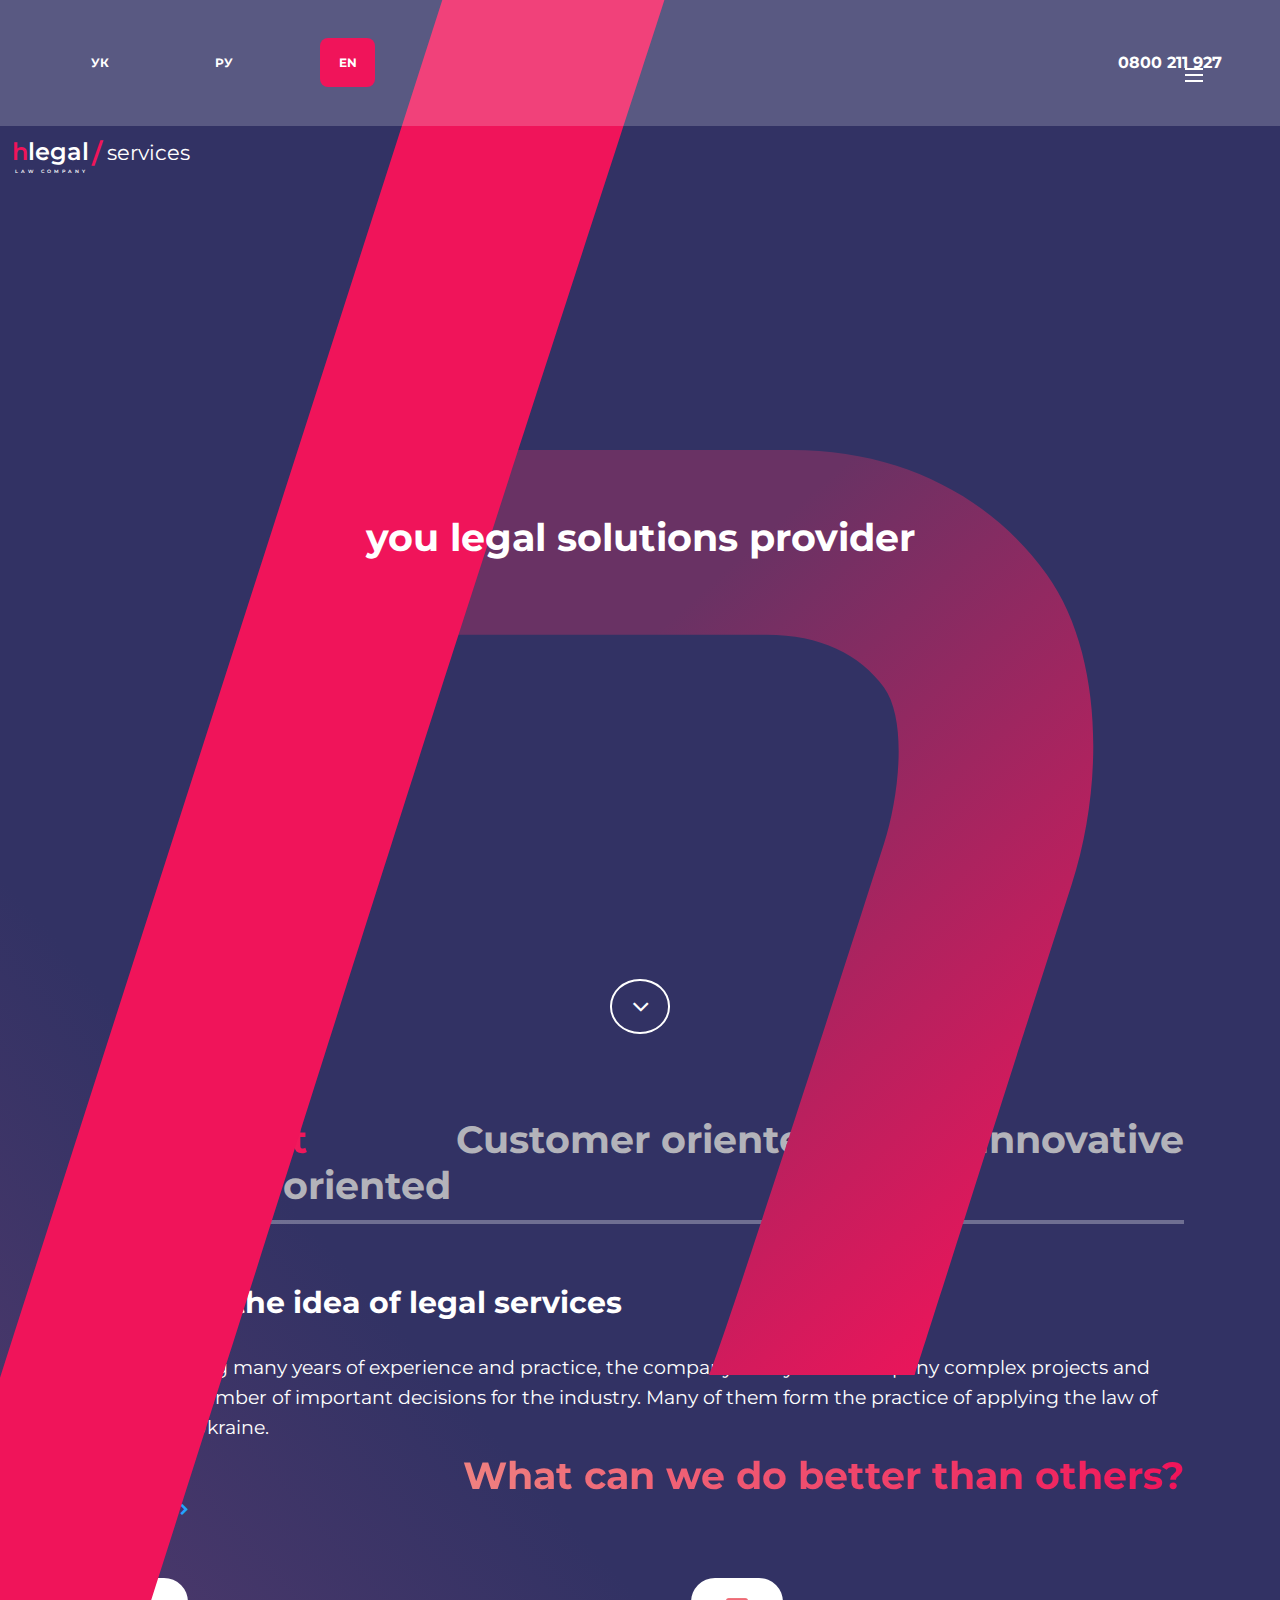
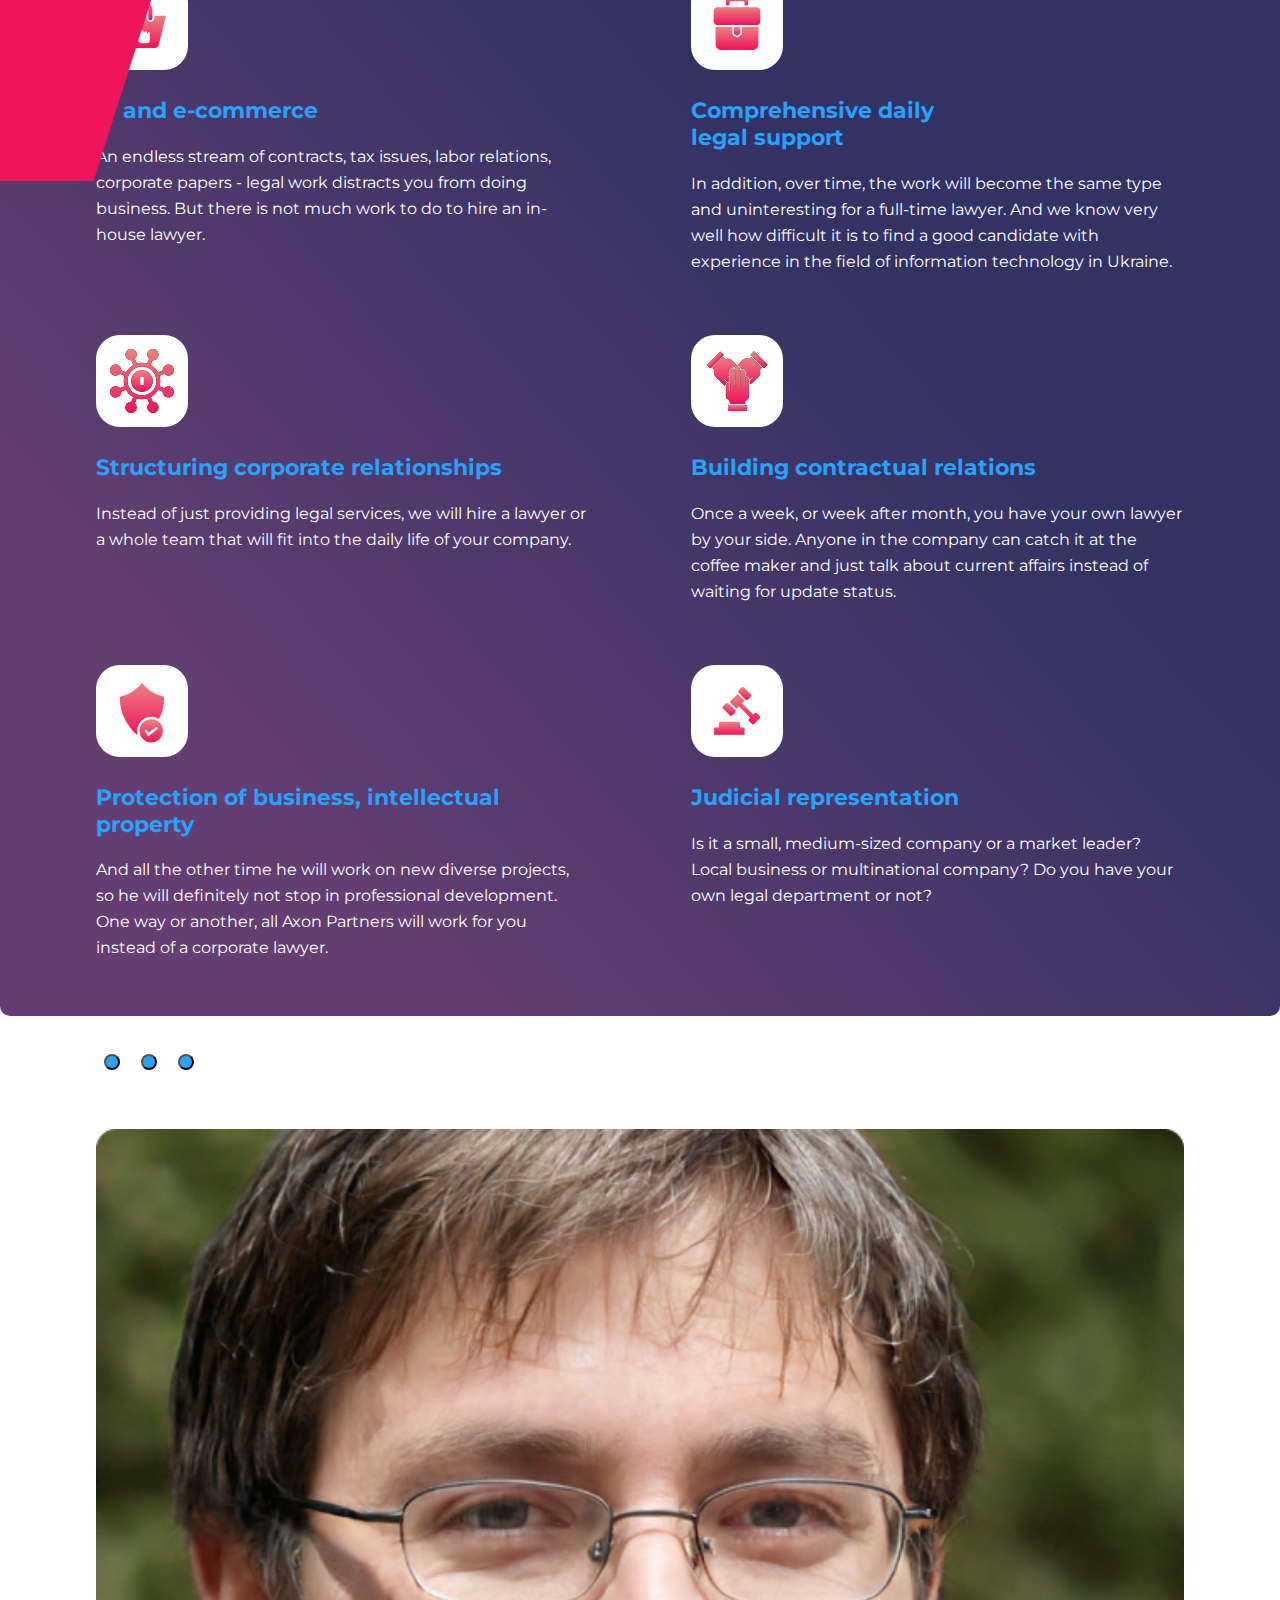
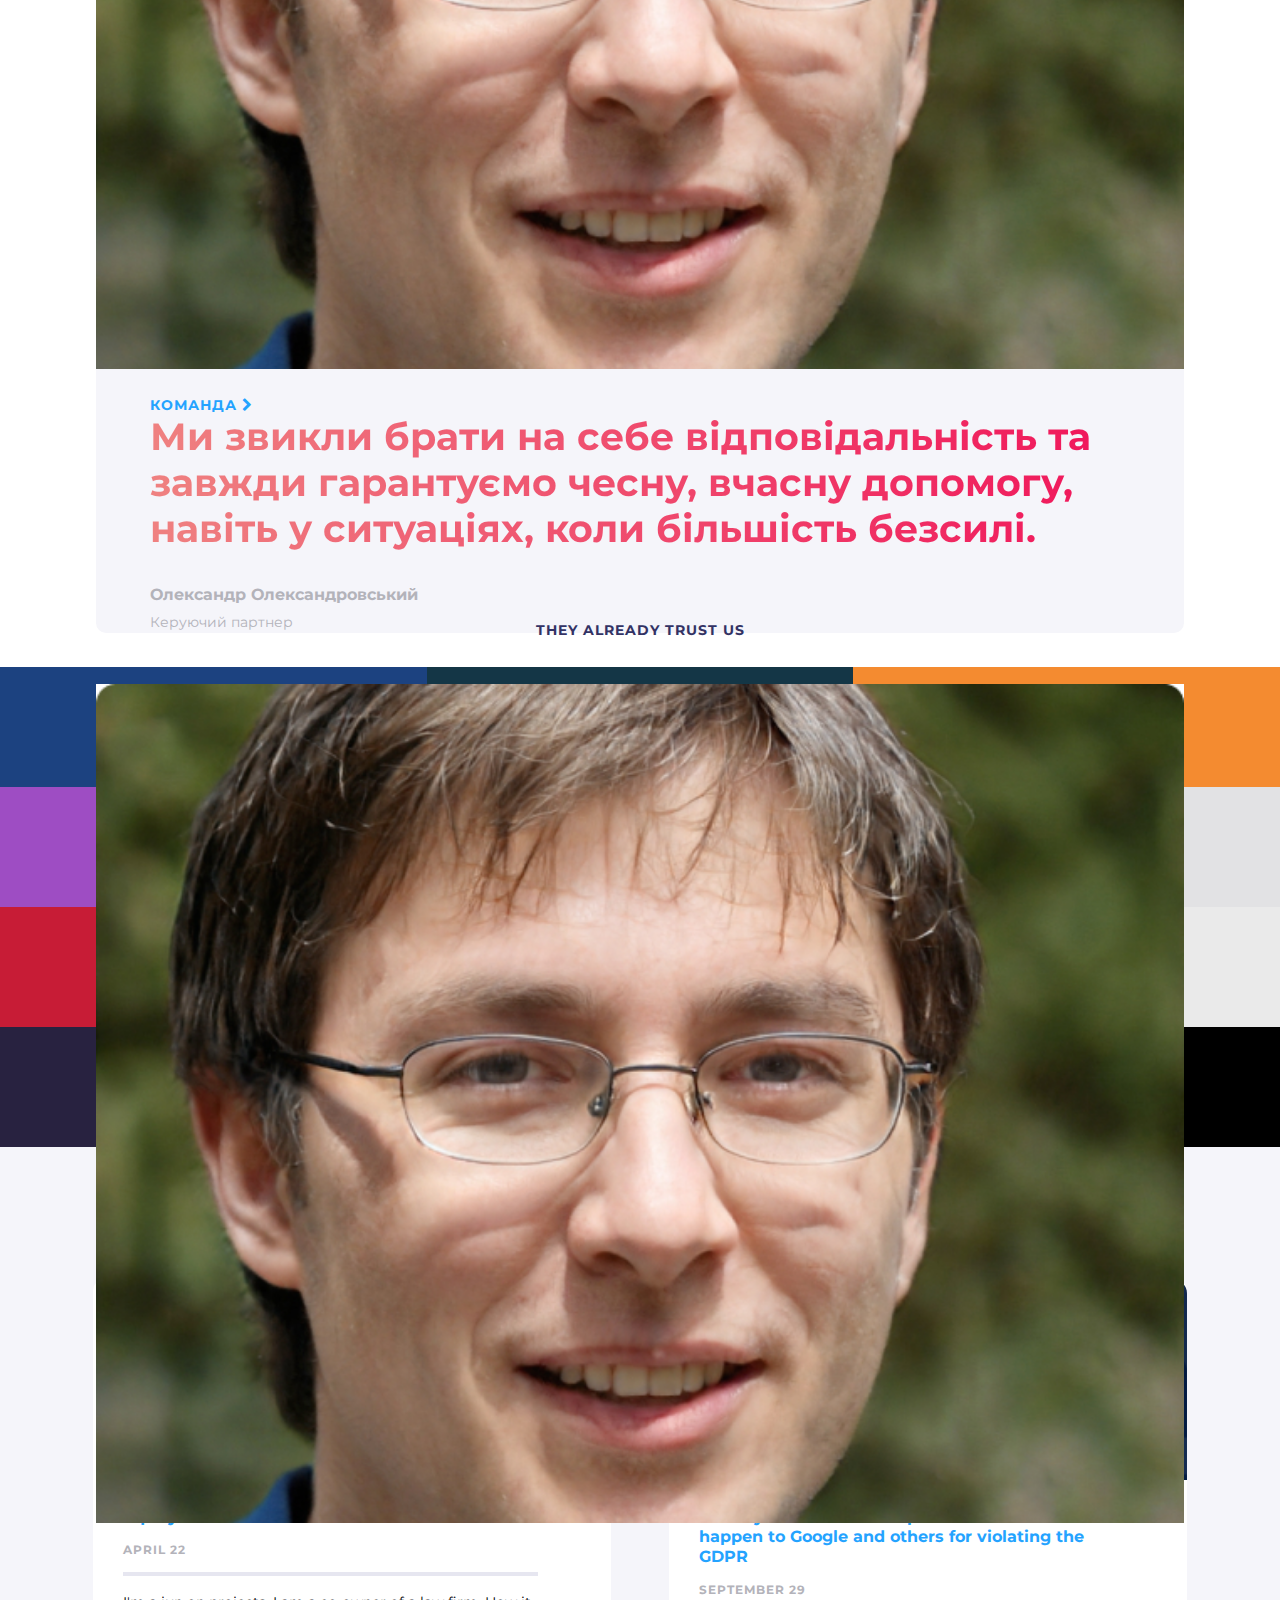
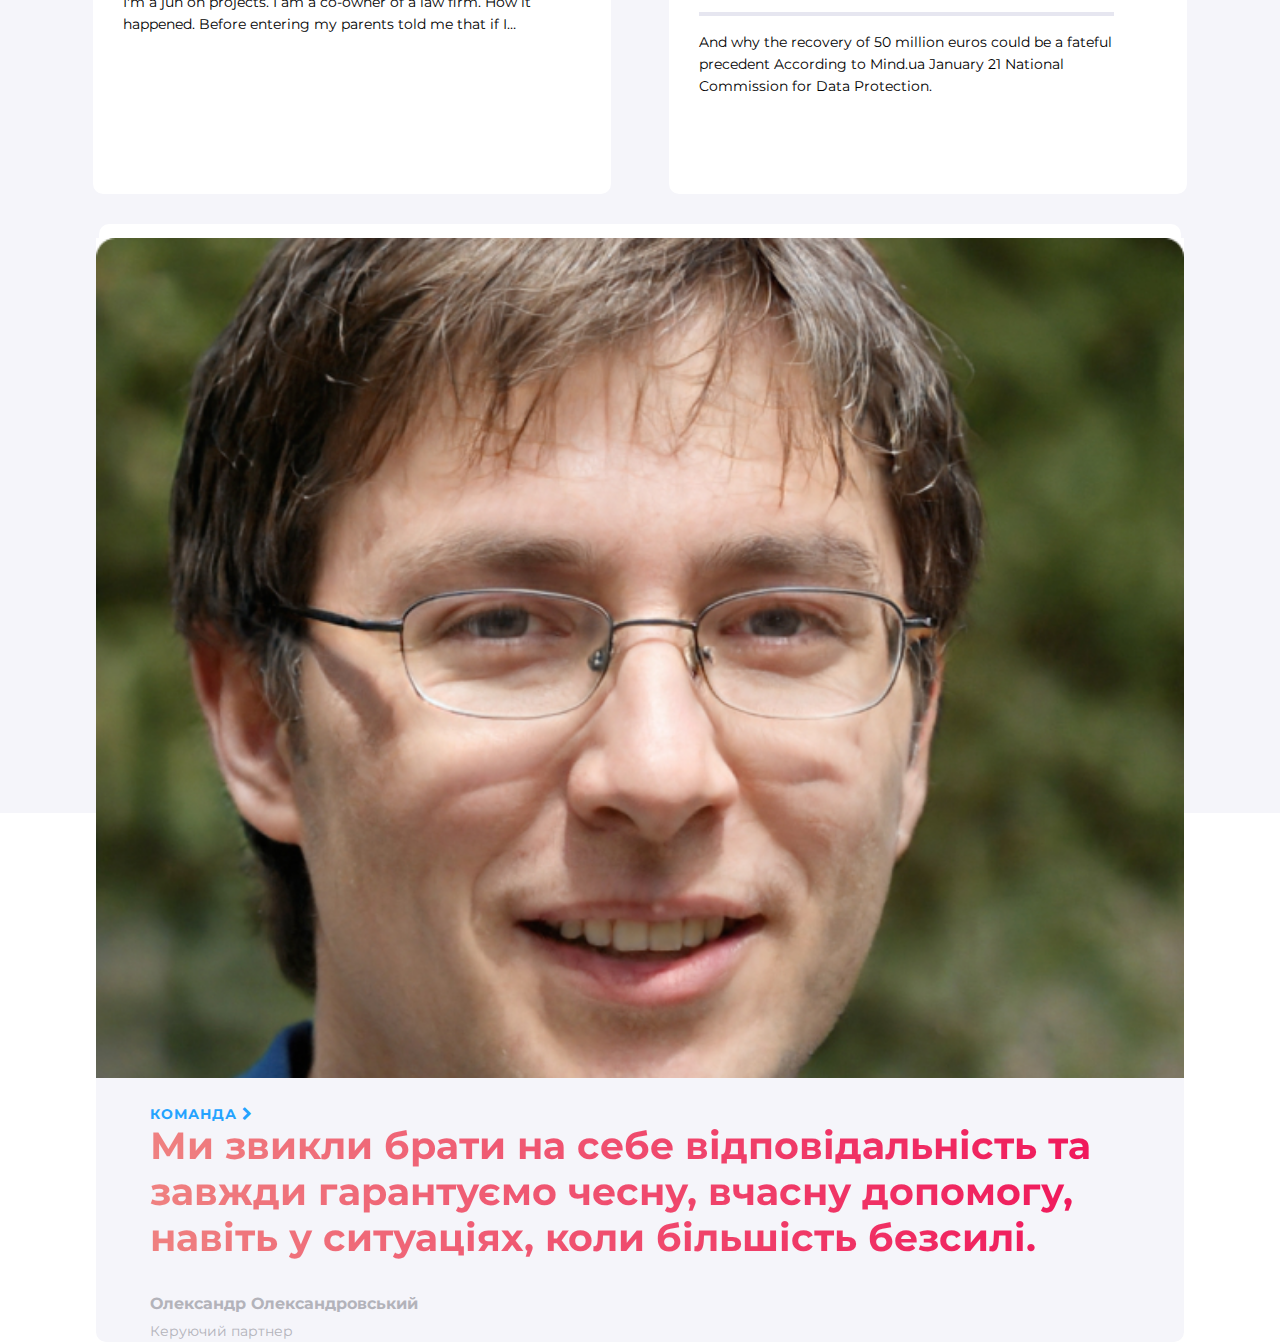
==== commit 2fcb87a0: "finished adaptive version for 768px added styles for the footer and block with publications" ====
--- a/index.html
+++ b/index.html
@@ -13,8 +13,8 @@
         rel="stylesheet">
     <link href="https://cdn.jsdelivr.net/npm/bootstrap@5.1.3/dist/css/bootstrap.min.css" rel="stylesheet"
         integrity="sha384-1BmE4kWBq78iYhFldvKuhfTAU6auU8tT94WrHftjDbrCEXSU1oBoqyl2QvZ6jIW3" crossorigin="anonymous">
+    <link rel="stylesheet" href="css/font-awesome-4.7.0/css/font-awesome.css">
     <link rel="stylesheet" href="css/style.css">
-    <link rel="stylesheet" href="css/font-awesome-4.7.0/css/font-awesome.css">
 </head>
 
 <body>
@@ -351,7 +351,7 @@
 
 
                     <div class="publication">
-                        <img src="img/publications/publication_img_1.svg" alt="">
+                        <div class="publication__img firs-publication"></div>
                         <h3>
                             Equity associate
                         </h3>
@@ -367,7 +367,7 @@
 
                     </div>
                     <div class="publication">
-                        <img src="img/publications/publication_img_2.svg" alt="">
+                        <div class="publication__img second-publication"></div>
                         <h3>
                             Penalty for the Good Corporation: what will happen to Google and others for violating the
                             GDPR
@@ -382,8 +382,8 @@
                         </p>
 
                     </div>
-                    <div class="publication">
-                        <img src="img/publications/publication_img_3.svg" alt="">
+                    <div class="publication ">
+                        <div class="publication__img third-publication"></div>
                         <h3>
                             Millennial Testament
                         </h3>
@@ -402,17 +402,20 @@
             <div class="footer__wrapper">
                 <footer class="footer">
                     <p class="location__contact">
-                        Kyiv, Mechnikova str., 14/1
-                    </p>
+                        Kyiv, Mechnikova str, 14/1
+                    </p>
+                    <i class="fa fa-circle"></i>
                     <a class="map__link" href="#">
                         On map
                     </a>
-                    <a class="social__networking" href="#">
-                        <img src="img/facebook_icon.svg" alt="">
+                    <a class="social__networking" href="https://www.facebook.com/">
+                        <img src="img/decoration_icon/facebook_icon.svg" alt="">
                     </a>
+                    <i class="fa fa-circle"></i>
                     <p class="contact__number">
                         0800 211 927
                     </p>
+                    <i class="fa fa-circle"></i>
                     <p class="contact__mail">
                         contact@forstudy.space
                     </p>
--- a/css/style.css
+++ b/css/style.css
@@ -615,8 +615,19 @@
     background: #FFFFFF;
     border-radius: 10px;
   }
-  .wrapper .section__publication .publication__box .publication img {
-    width: 100%;
+  .wrapper .section__publication .publication__box .publication .publication__img {
+    height: 200px;
+    background-size: 100%;
+    background-repeat: no-repeat;
+  }
+  .wrapper .section__publication .publication__box .publication .firs-publication {
+    background-image: url(../img/publications/publication_img_1.svg);
+  }
+  .wrapper .section__publication .publication__box .publication .second-publication {
+    background-image: url(../img/publications/publication_img_2.svg);
+  }
+  .wrapper .section__publication .publication__box .publication .third-publication {
+    background-image: url(../img/publications/publication_img_3.svg);
   }
   .wrapper .section__publication .publication__box .publication h3 {
     width: 80%;
@@ -650,6 +661,7 @@
   }
   .wrapper .footer__wrapper {
     background: #F5F5FA;
+    width: 100%;
   }
   .wrapper .footer__wrapper .footer {
     display: -webkit-box;
@@ -667,6 +679,10 @@
     padding-top: 30px;
     border-top: 2px solid #E6E6F0;
   }
+  .wrapper .footer__wrapper .footer .fa-circle {
+    display: none;
+    font-size: 0.5rem;
+  }
   .wrapper .footer__wrapper .footer .location__contact {
     font-weight: normal;
     font-size: 1rem;
@@ -925,18 +941,81 @@
     width: 90%;
   }
   .wrapper .section__publication .publication__box .publication {
-    display: block;
     width: 45%;
     height: 514px;
-    margin-top: 30px;
   }
   .wrapper .section__publication .publication__box .publication:last-of-type {
     width: 94%;
     height: 388px;
   }
-  .wrapper .section__publication .publication__box .publication:last-of-type img {
-    width: 648px;
-    height: 200px;
+  .wrapper .section__publication .publication__box .publication:last-of-type h4 {
+    width: 90%;
+  }
+  .wrapper .section__publication .publication__box .publication:last-of-type p {
+    width: 91%;
+  }
+  .wrapper .section__publication .publication__box .publication:last-of-type .third-publication {
+    background-image: url(../img/publications/publication_img_3.svg);
+    background-position: 0 -90px;
+  }
+  .wrapper .footer__wrapper {
+    background: #F5F5FA;
+    width: 100%;
+  }
+  .wrapper .footer__wrapper .footer {
+    -webkit-box-orient: horizontal;
+    -webkit-box-direction: normal;
+        -ms-flex-direction: row;
+            flex-direction: row;
+    -ms-flex-wrap: wrap;
+        flex-wrap: wrap;
+    padding-top: 10px;
+    width: 85%;
+    margin-left: 7.5%;
+  }
+  .wrapper .footer__wrapper .footer .location__contact,
+  .wrapper .footer__wrapper .footer .map__link,
+  .wrapper .footer__wrapper .footer .copyright,
+  .wrapper .footer__wrapper .footer .fa-circle:first-of-type {
+    margin-top: 17px;
+  }
+  .wrapper .footer__wrapper .footer .location__contact {
+    width: 30.5%;
+    -webkit-box-ordinal-group: -1;
+        -ms-flex-order: -2;
+            order: -2;
+  }
+  .wrapper .footer__wrapper .footer .map__link {
+    -webkit-box-ordinal-group: -1;
+        -ms-flex-order: -2;
+            order: -2;
+  }
+  .wrapper .footer__wrapper .footer .copyright {
+    -webkit-box-ordinal-group: 0;
+        -ms-flex-order: -1;
+            order: -1;
+    margin-left: 14%;
+  }
+  .wrapper .footer__wrapper .footer .fa-circle {
+    margin: 0;
+    display: inline;
+    font-size: 0.5rem;
+    color: #B3B3BA;
+    margin-right: 1.5%;
+    margin-left: 1.5%;
+  }
+  .wrapper .footer__wrapper .footer .fa-circle:first-of-type {
+    -webkit-box-ordinal-group: -1;
+        -ms-flex-order: -2;
+            order: -2;
+  }
+  .wrapper .footer__wrapper .footer .social__networking,
+  .wrapper .footer__wrapper .footer .contact__number,
+  .wrapper .footer__wrapper .footer .contact__mail,
+  .wrapper .footer__wrapper .footer .fa-circle:nth-of-type(2),
+  .wrapper .footer__wrapper .footer .fa-circle:nth-of-type(3) {
+    margin-top: 22px;
+    margin-bottom: 25px;
   }
 }
 /*# sourceMappingURL=style.css.map */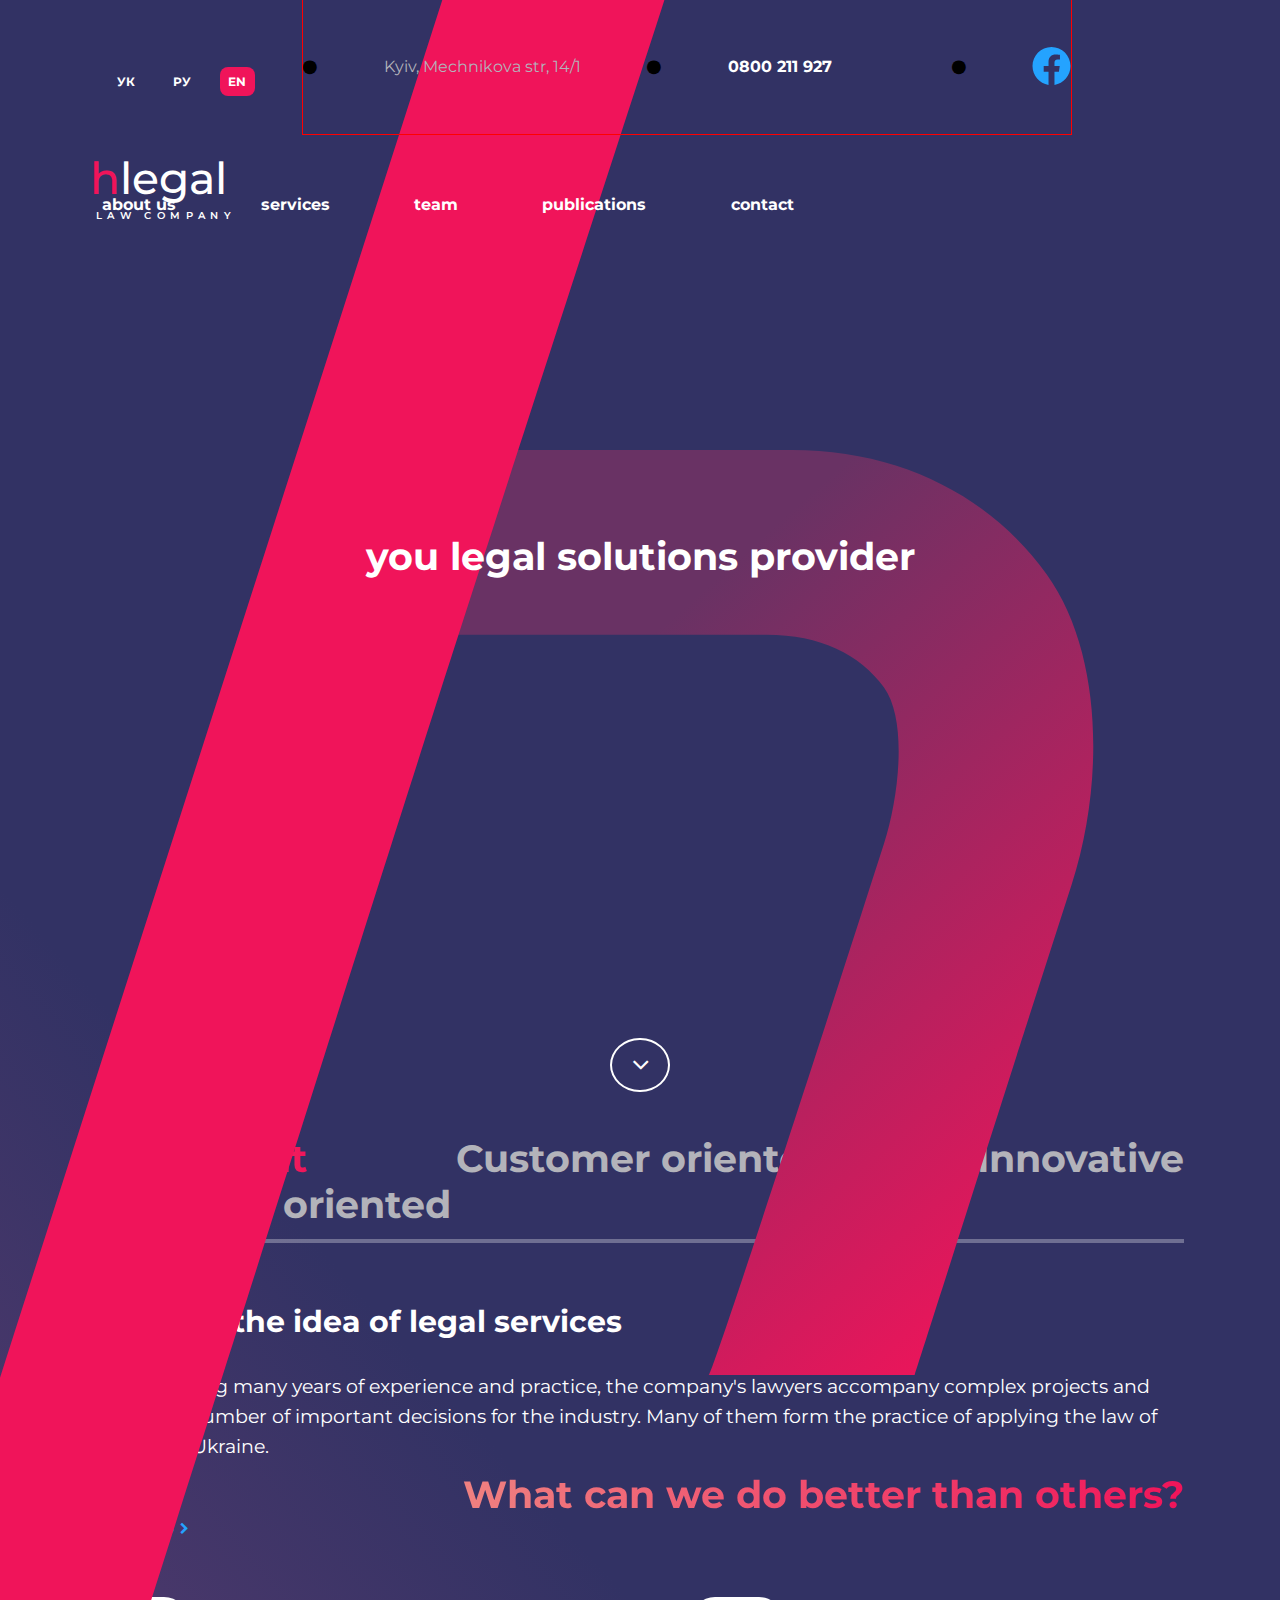
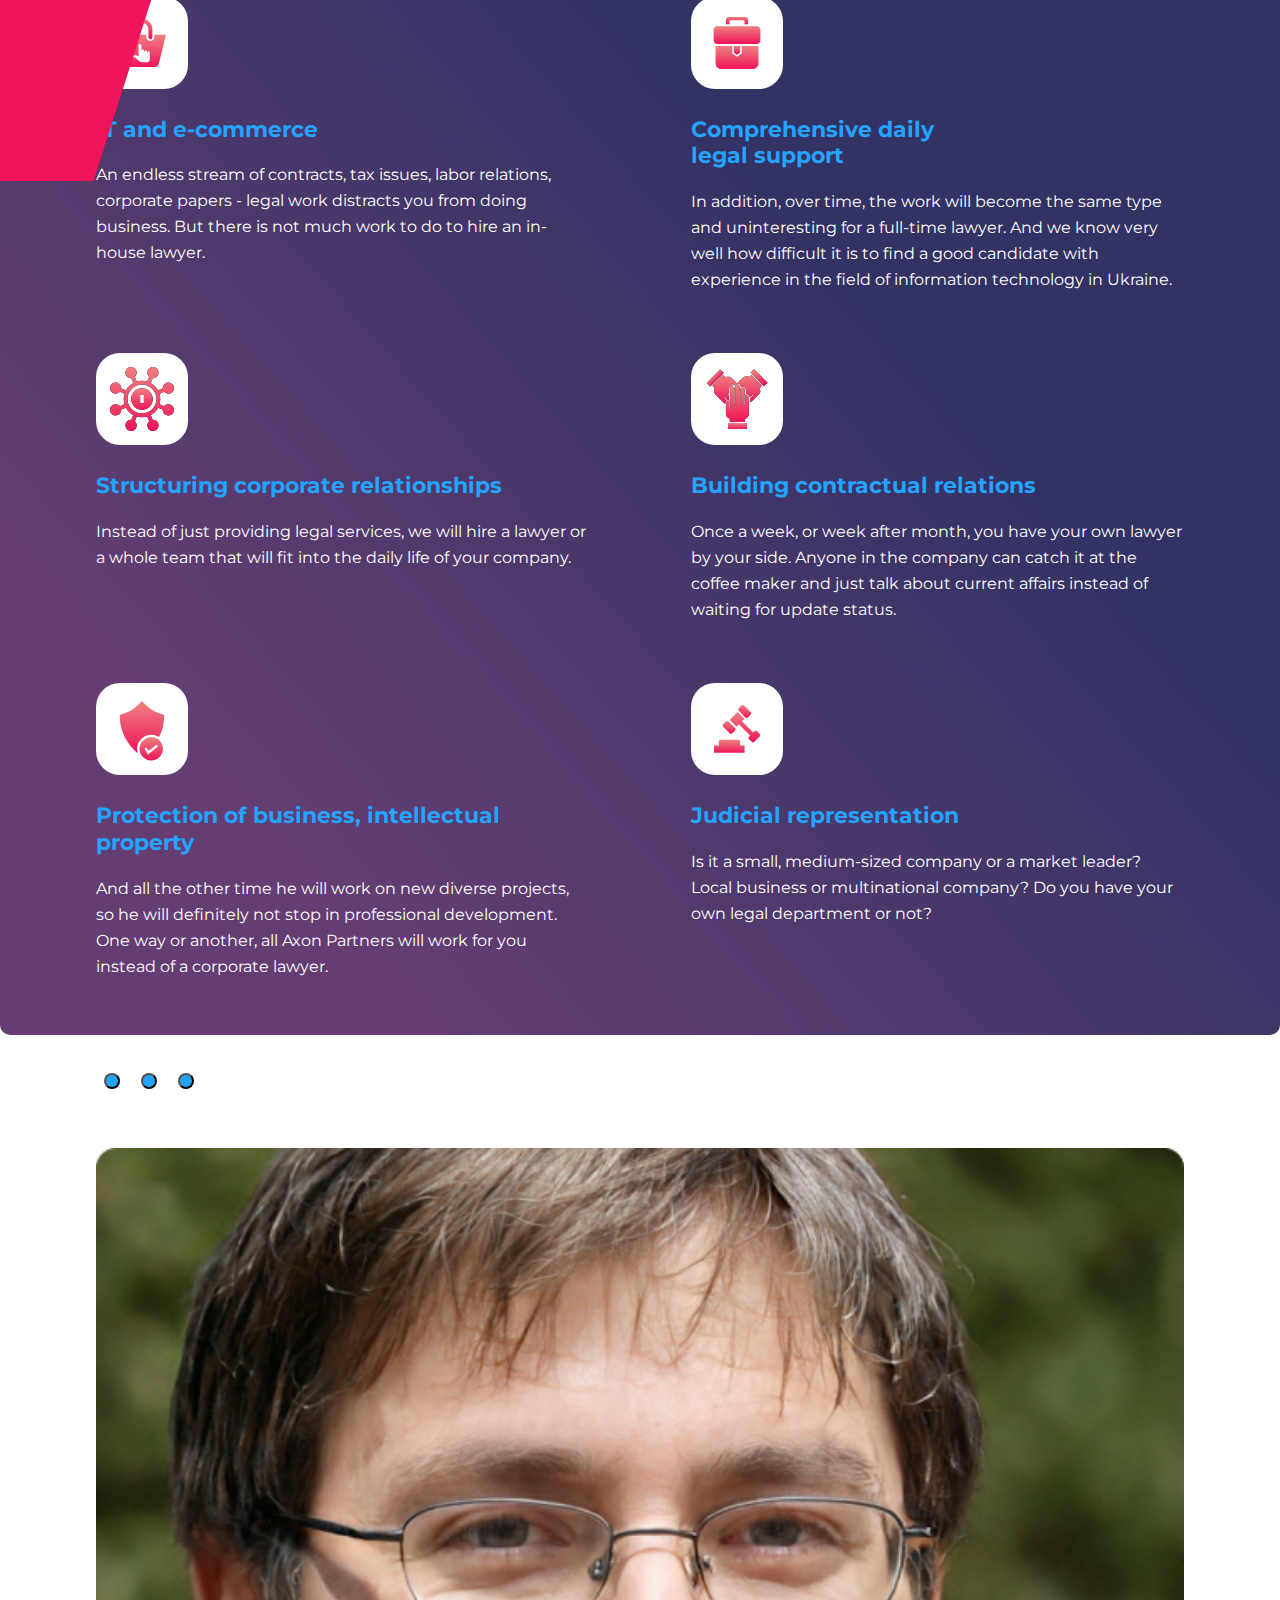
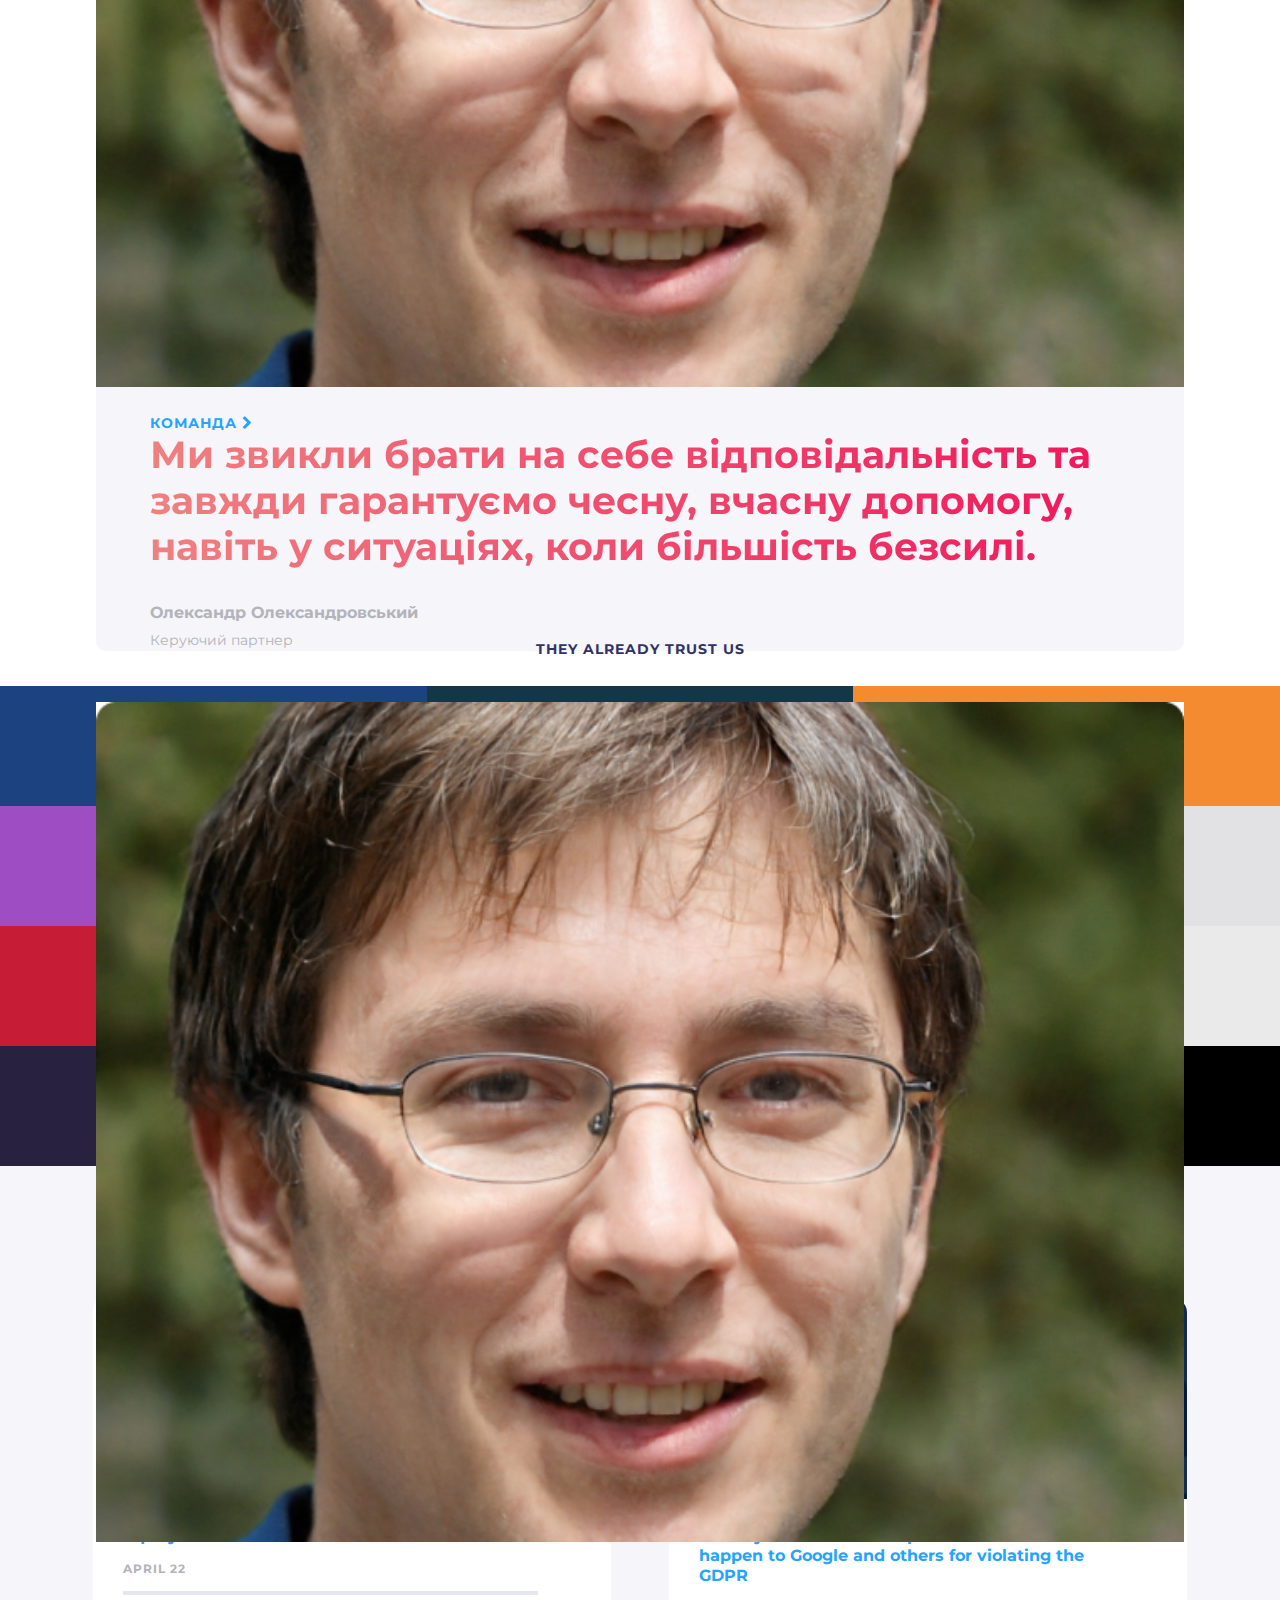
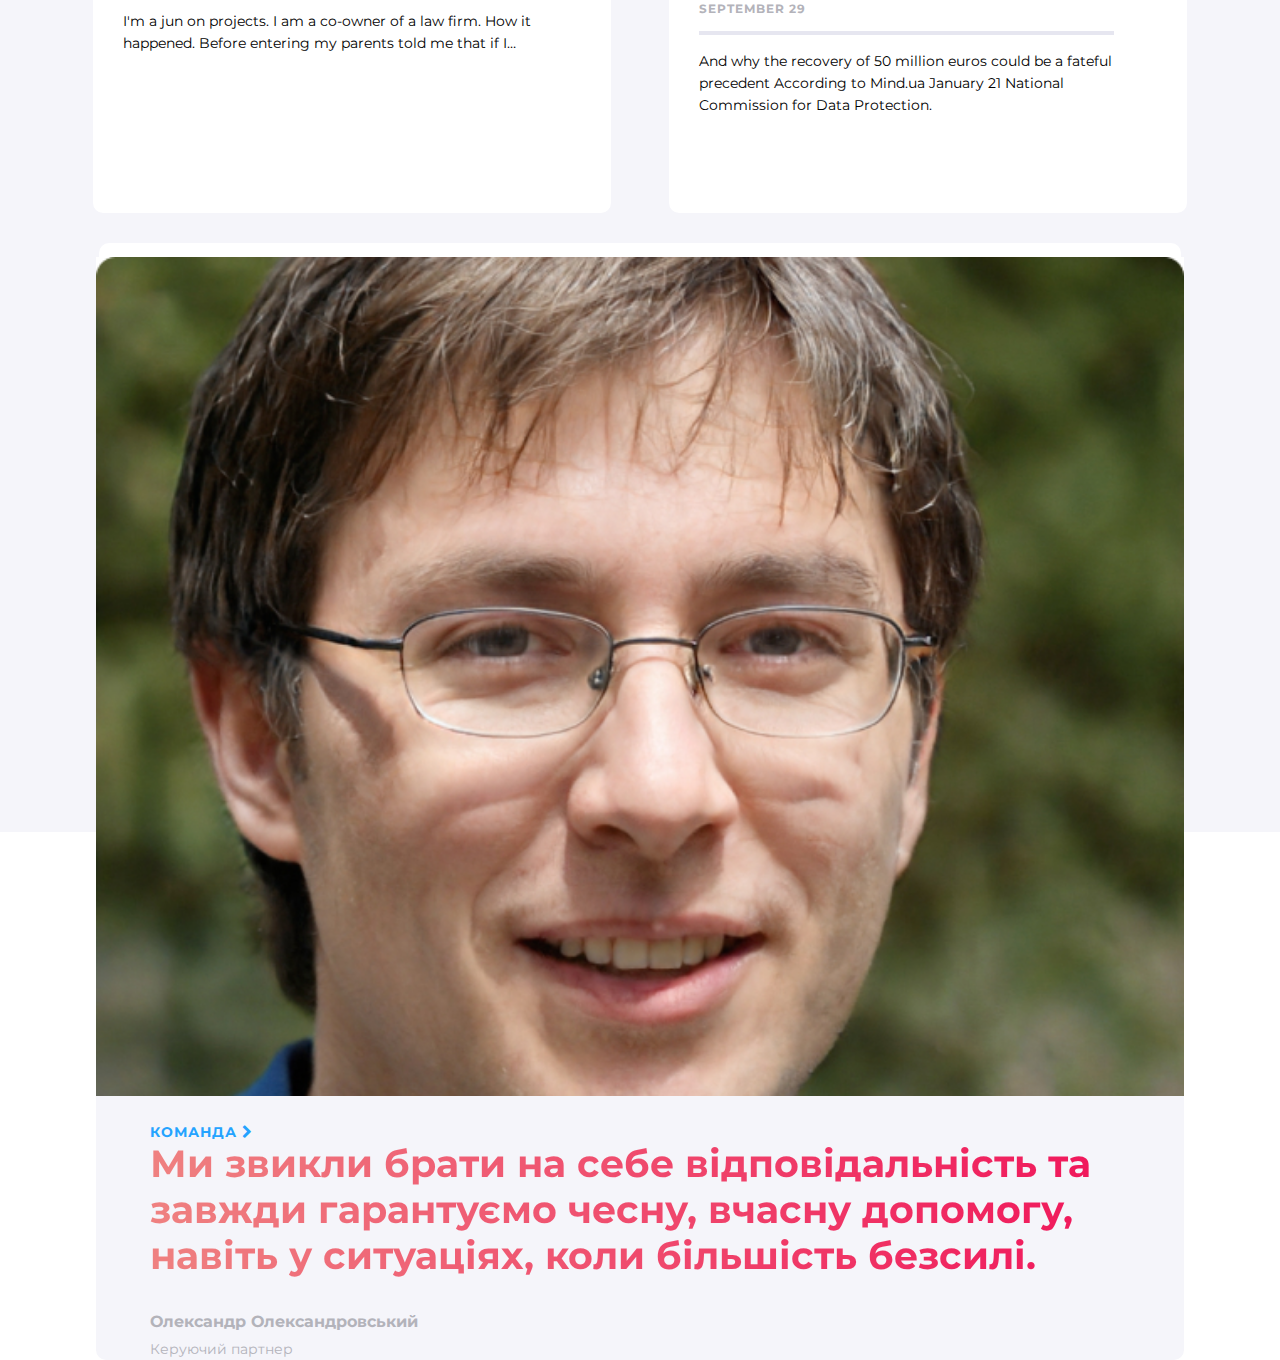
==== commit e8d38351: "added adaptiv 768px for header" ====
--- a/index.html
+++ b/index.html
@@ -27,9 +27,25 @@
                         <li class="language__item">РУ</li>
                         <li class="language__item">EN</li>
                     </ul>
+
                     <div class="header__contact">
-                        <span>0800 211 927</span>
-                    </div>
+                        <i class="fa fa-circle"></i>
+
+                        <p class="location__contact">
+                            Kyiv, Mechnikova str, 14/1
+                        </p>
+
+                        <i class="fa fa-circle"></i>
+
+                        <span class="phone">0800 211 927</span>
+
+                        <i class="fa fa-circle"></i>
+
+                        <a class="social__networking" href="https://www.facebook.com/">
+                            <img src="img/decoration_icon/facebook_icon.svg" alt="">
+                        </a>
+                    </div>
+
                 </div>
                 <div class="header__menu">
                     <div class="logo__wrapper">
--- a/css/style.css
+++ b/css/style.css
@@ -257,6 +257,146 @@
   }
 }
 
+@media screen and (min-width: 768px) {
+  .wrapper .main .header {
+    position: relative;
+    z-index: 10;
+  }
+  .wrapper .main .header .header__section {
+    display: -webkit-box;
+    display: -ms-flexbox;
+    display: flex;
+    -webkit-box-pack: start;
+        -ms-flex-pack: start;
+            justify-content: flex-start;
+    width: 100%;
+    background: none;
+  }
+  .wrapper .main .header .header__section .language__menu {
+    display: -webkit-box;
+    display: -ms-flexbox;
+    display: flex;
+    -ms-flex-pack: distribute;
+        justify-content: space-around;
+    width: 19%;
+    padding: 3%;
+    margin-top: 29px;
+    margin-left: 4.7%;
+  }
+  .wrapper .main .header .header__section .language__menu .language__item {
+    padding: 5%;
+    border-radius: 8px;
+    font-size: 0.75rem;
+    color: #fff;
+  }
+  .wrapper .main .header .header__section .language__menu .language__item:last-of-type {
+    background: #f0145a;
+  }
+  .wrapper .main .header .header__section .header__contact {
+    outline: 1px solid red;
+    width: 60%;
+    display: -webkit-box;
+    display: -ms-flexbox;
+    display: flex;
+    -webkit-box-pack: justify;
+        -ms-flex-pack: justify;
+            justify-content: space-between;
+    -webkit-box-align: center;
+        -ms-flex-align: center;
+            align-items: center;
+  }
+  .wrapper .main .header .header__section .header__contact .location__contact {
+    color: #B3B3BA;
+    font-weight: normal;
+    font-size: 1rem;
+    line-height: 1.25rem;
+  }
+  .wrapper .main .header .header__section .header__contact .phone {
+    font-size: 1rem;
+    color: #fff;
+    margin-right: 7%;
+  }
+  .wrapper .main .header .header__menu {
+    display: -webkit-box;
+    display: -ms-flexbox;
+    display: flex;
+    -webkit-box-pack: justify;
+        -ms-flex-pack: justify;
+            justify-content: space-between;
+  }
+  .wrapper .main .header .header__menu .logo__wrapper {
+    width: 100%;
+  }
+  .wrapper .main .header .header__menu .logo__wrapper .logo {
+    display: -webkit-box;
+    display: -ms-flexbox;
+    display: flex;
+    -webkit-box-orient: horizontal;
+    -webkit-box-direction: normal;
+        -ms-flex-direction: row;
+            flex-direction: row;
+    margin-top: 22px;
+    margin-left: 7%;
+  }
+  .wrapper .main .header .header__menu .logo__wrapper .logo p {
+    font-size: 2.75rem;
+    font-weight: 500;
+  }
+  .wrapper .main .header .header__menu .logo__wrapper .logo p:last-of-type {
+    display: none;
+  }
+  .wrapper .main .header .header__menu .logo__wrapper .logo .logo__item {
+    display: none;
+  }
+  .wrapper .main .header .header__menu .logo__wrapper .logo__titel {
+    margin-top: 11px;
+    margin-left: 7.5%;
+    font-size: 0.6rem;
+    letter-spacing: 0.335rem;
+  }
+  .wrapper .main .header #check__menu {
+    display: none;
+  }
+  .wrapper .main .header .header__burger {
+    display: none;
+  }
+  .wrapper .main .header .nav {
+    display: -webkit-box;
+    display: -ms-flexbox;
+    display: flex;
+    -webkit-box-align: center;
+        -ms-flex-align: center;
+            align-items: center;
+    -webkit-box-pack: justify;
+        -ms-flex-pack: justify;
+            justify-content: space-between;
+    top: 195px;
+    left: 5.5%;
+    width: 54%;
+    background: none;
+  }
+  .wrapper .main .header .nav .nav__item {
+    width: auto;
+    display: -webkit-box;
+    display: -ms-flexbox;
+    display: flex;
+    background: none;
+    padding: 0;
+    margin: 0;
+  }
+  .wrapper .main .header .nav .nav__item:first-of-type {
+    margin-top: 0;
+  }
+  .wrapper .main .header .nav .nav__link {
+    font-size: 1rem;
+    line-height: 1.25rem;
+    color: #fff;
+  }
+  .wrapper .main .header .nav .nav__link:active {
+    color: #f0145a;
+  }
+}
+
 @media screen and (min-width: 360px) {
   .wrapper {
     width: 100%;
@@ -745,7 +885,7 @@
   }
   .wrapper .main .section .main__titel {
     width: 100%;
-    margin-top: 340px;
+    margin-top: 300px;
   }
   .wrapper .main .section .fa-angle-down {
     top: 391px;
@@ -1018,4 +1158,299 @@
     margin-bottom: 25px;
   }
 }
+
+@media screen and (min-width: 768px) {
+  .wrapper .main {
+    margin-bottom: 30px;
+  }
+  .wrapper .main .decoration__element {
+    width: 100%;
+  }
+  .wrapper .main .decoration__element .unit__first {
+    width: 62%;
+    position: relative;
+    top: 0;
+    left: -10%;
+    z-index: 2;
+  }
+  .wrapper .main .decoration__element .unit__last {
+    position: absolute;
+    width: 60%;
+    top: 450px;
+    left: 25.5%;
+  }
+  .wrapper .main .section .main__titel {
+    width: 100%;
+  }
+  .wrapper .main .section .fa-angle-down {
+    top: 391px;
+    font-size: 1.7rem;
+    padding: 0.9% 1.5%;
+  }
+  .wrapper .main .section__description {
+    margin-top: 298px;
+    -ms-flex-wrap: wrap;
+        flex-wrap: wrap;
+    -webkit-box-orient: horizontal;
+    -webkit-box-direction: normal;
+        -ms-flex-direction: row;
+            flex-direction: row;
+    -webkit-box-pack: justify;
+        -ms-flex-pack: justify;
+            justify-content: space-between;
+    padding-bottom: 55px;
+  }
+  .wrapper .main .section__description .specifications {
+    -ms-flex-wrap: wrap;
+        flex-wrap: wrap;
+    -webkit-box-align: none;
+        -ms-flex-align: none;
+            align-items: none;
+    -webkit-box-orient: horizontal;
+    -webkit-box-direction: normal;
+        -ms-flex-direction: row;
+            flex-direction: row;
+    -webkit-box-pack: justify;
+        -ms-flex-pack: justify;
+            justify-content: space-between;
+    padding-bottom: 11px;
+  }
+  .wrapper .main .section__description .specifications .specifications__item {
+    font-size: 2.375rem;
+    line-height: 2.875rem;
+  }
+  .wrapper .main .section__description .section__titel {
+    margin-top: 60px;
+    font-size: 30px;
+    line-height: 37px;
+  }
+  .wrapper .main .section__description .section__text {
+    font-size: 1.1875rem;
+  }
+  .wrapper .main .section__description a {
+    margin-top: 58px;
+  }
+  .wrapper .main .section__description a .fa {
+    font-size: 0.76rem;
+  }
+  .wrapper .main .section__description h4 {
+    font-size: 2.375rem;
+    line-height: 2.875rem;
+  }
+  .wrapper .main .section__description .box__description {
+    margin-top: 60px;
+    width: 45.3%;
+  }
+  .wrapper .main .section__description .box__description .description__titel {
+    margin-top: 25px;
+    font-weight: bold;
+    font-size: 1.375rem;
+    line-height: 1.68rem;
+    color: #24A3FF;
+  }
+  .wrapper .main .section__description .box__description .description__text {
+    margin-top: 19px;
+    font-style: normal;
+    font-weight: normal;
+    font-size: 1rem;
+    line-height: 1.625rem;
+    color: #fff;
+  }
+  .wrapper .section__person {
+    width: 85%;
+    margin-left: 7.5%;
+  }
+  .wrapper .section__person .carousel .carousel-inner {
+    height: 1065px;
+  }
+  .wrapper .section__person .carousel .carousel-inner .carousel-item .tablet__sd {
+    width: 100%;
+    position: relative;
+    top: 0;
+    left: 0;
+  }
+  .wrapper .section__person .carousel .carousel-inner .carousel-item .img__mobile,
+  .wrapper .section__person .carousel .carousel-inner .carousel-item .tablet__hd,
+  .wrapper .section__person .carousel .carousel-inner .carousel-item .desktop__hd,
+  .wrapper .section__person .carousel .carousel-inner .carousel-item .desktop__sd {
+    position: absolute;
+    top: -9999px;
+    left: -9999px;
+  }
+  .wrapper .section__person .carousel .carousel-inner .carousel-item .box__person {
+    width: 90%;
+    margin-left: 5%;
+  }
+  .wrapper .section__person .carousel .carousel-inner .carousel-item .box__person .person__desription {
+    font-size: 2.375rem;
+    line-height: 2.875rem;
+  }
+  .wrapper .clients {
+    display: -webkit-box;
+    display: -ms-flexbox;
+    display: flex;
+    -webkit-box-orient: vertical;
+    -webkit-box-direction: normal;
+        -ms-flex-direction: column;
+            flex-direction: column;
+    -webkit-box-align: center;
+        -ms-flex-align: center;
+            align-items: center;
+  }
+  .wrapper .clients .clients__titel {
+    margin: 28px 0;
+    font-weight: bold;
+    font-size: 0.875rem;
+    line-height: 1.06rem;
+    letter-spacing: 1px;
+    text-transform: uppercase;
+    color: #323264;
+  }
+  .wrapper .clients .img__wrapper {
+    -webkit-box-orient: horizontal;
+    -webkit-box-direction: normal;
+        -ms-flex-direction: row;
+            flex-direction: row;
+    -ms-flex-wrap: wrap;
+        flex-wrap: wrap;
+  }
+  .wrapper .clients .img__wrapper .color__block {
+    width: 33.3333%;
+  }
+  .wrapper .clients .img__wrapper .clicky {
+    display: -webkit-box;
+    display: -ms-flexbox;
+    display: flex;
+  }
+  .wrapper .clients .img__wrapper .eco-lease {
+    display: -webkit-box;
+    display: -ms-flexbox;
+    display: flex;
+  }
+  .wrapper .clients .img__wrapper .infra-tek {
+    display: -webkit-box;
+    display: -ms-flexbox;
+    display: flex;
+  }
+  .wrapper .clients .img__wrapper .city-park {
+    display: -webkit-box;
+    display: -ms-flexbox;
+    display: flex;
+  }
+  .wrapper .clients .img__wrapper .art-print {
+    display: -webkit-box;
+    display: -ms-flexbox;
+    display: flex;
+  }
+  .wrapper .clients .img__wrapper .ultimate-card {
+    display: -webkit-box;
+    display: -ms-flexbox;
+    display: flex;
+  }
+  .wrapper .section__publication a {
+    width: 85%;
+    margin-top: 30px;
+    font-size: 0.875rem;
+  }
+  .wrapper .section__publication h2 {
+    width: 85%;
+    margin-top: 10px;
+    font-size: 2.375rem;
+    line-height: 2.875rem;
+  }
+  .wrapper .section__publication .publication__box {
+    display: -webkit-box;
+    display: -ms-flexbox;
+    display: flex;
+    -webkit-box-align: start;
+        -ms-flex-align: start;
+            align-items: flex-start;
+    -webkit-box-orient: horizontal;
+    -webkit-box-direction: normal;
+        -ms-flex-direction: row;
+            flex-direction: row;
+    -ms-flex-pack: distribute;
+        justify-content: space-around;
+    -ms-flex-wrap: wrap;
+        flex-wrap: wrap;
+    width: 90%;
+  }
+  .wrapper .section__publication .publication__box .publication {
+    width: 45%;
+    height: 514px;
+  }
+  .wrapper .section__publication .publication__box .publication:last-of-type {
+    width: 94%;
+    height: 388px;
+  }
+  .wrapper .section__publication .publication__box .publication:last-of-type h4 {
+    width: 90%;
+  }
+  .wrapper .section__publication .publication__box .publication:last-of-type p {
+    width: 91%;
+  }
+  .wrapper .section__publication .publication__box .publication:last-of-type .third-publication {
+    background-image: url(../img/publications/publication_img_3.svg);
+    background-position: 0 -90px;
+  }
+  .wrapper .footer__wrapper {
+    background: #F5F5FA;
+    width: 100%;
+  }
+  .wrapper .footer__wrapper .footer {
+    -webkit-box-orient: horizontal;
+    -webkit-box-direction: normal;
+        -ms-flex-direction: row;
+            flex-direction: row;
+    -ms-flex-wrap: wrap;
+        flex-wrap: wrap;
+    padding-top: 10px;
+    width: 85%;
+    margin-left: 7.5%;
+  }
+  .wrapper .footer__wrapper .footer .location__contact,
+  .wrapper .footer__wrapper .footer .map__link,
+  .wrapper .footer__wrapper .footer .copyright,
+  .wrapper .footer__wrapper .footer .fa-circle:first-of-type {
+    margin-top: 17px;
+  }
+  .wrapper .footer__wrapper .footer .location__contact {
+    width: 30.5%;
+    -webkit-box-ordinal-group: -1;
+        -ms-flex-order: -2;
+            order: -2;
+  }
+  .wrapper .footer__wrapper .footer .map__link {
+    -webkit-box-ordinal-group: -1;
+        -ms-flex-order: -2;
+            order: -2;
+  }
+  .wrapper .footer__wrapper .footer .copyright {
+    -webkit-box-ordinal-group: 0;
+        -ms-flex-order: -1;
+            order: -1;
+    margin-left: 14%;
+  }
+  .wrapper .footer__wrapper .footer .fa-circle {
+    margin: 0;
+    display: inline;
+    font-size: 0.5rem;
+    color: #B3B3BA;
+    margin-right: 1.5%;
+    margin-left: 1.5%;
+  }
+  .wrapper .footer__wrapper .footer .fa-circle:first-of-type {
+    -webkit-box-ordinal-group: -1;
+        -ms-flex-order: -2;
+            order: -2;
+  }
+  .wrapper .footer__wrapper .footer .social__networking,
+  .wrapper .footer__wrapper .footer .contact__number,
+  .wrapper .footer__wrapper .footer .contact__mail,
+  .wrapper .footer__wrapper .footer .fa-circle:nth-of-type(2),
+  .wrapper .footer__wrapper .footer .fa-circle:nth-of-type(3) {
+    margin-top: 22px;
+    margin-bottom: 25px;
+  }
+}
 /*# sourceMappingURL=style.css.map */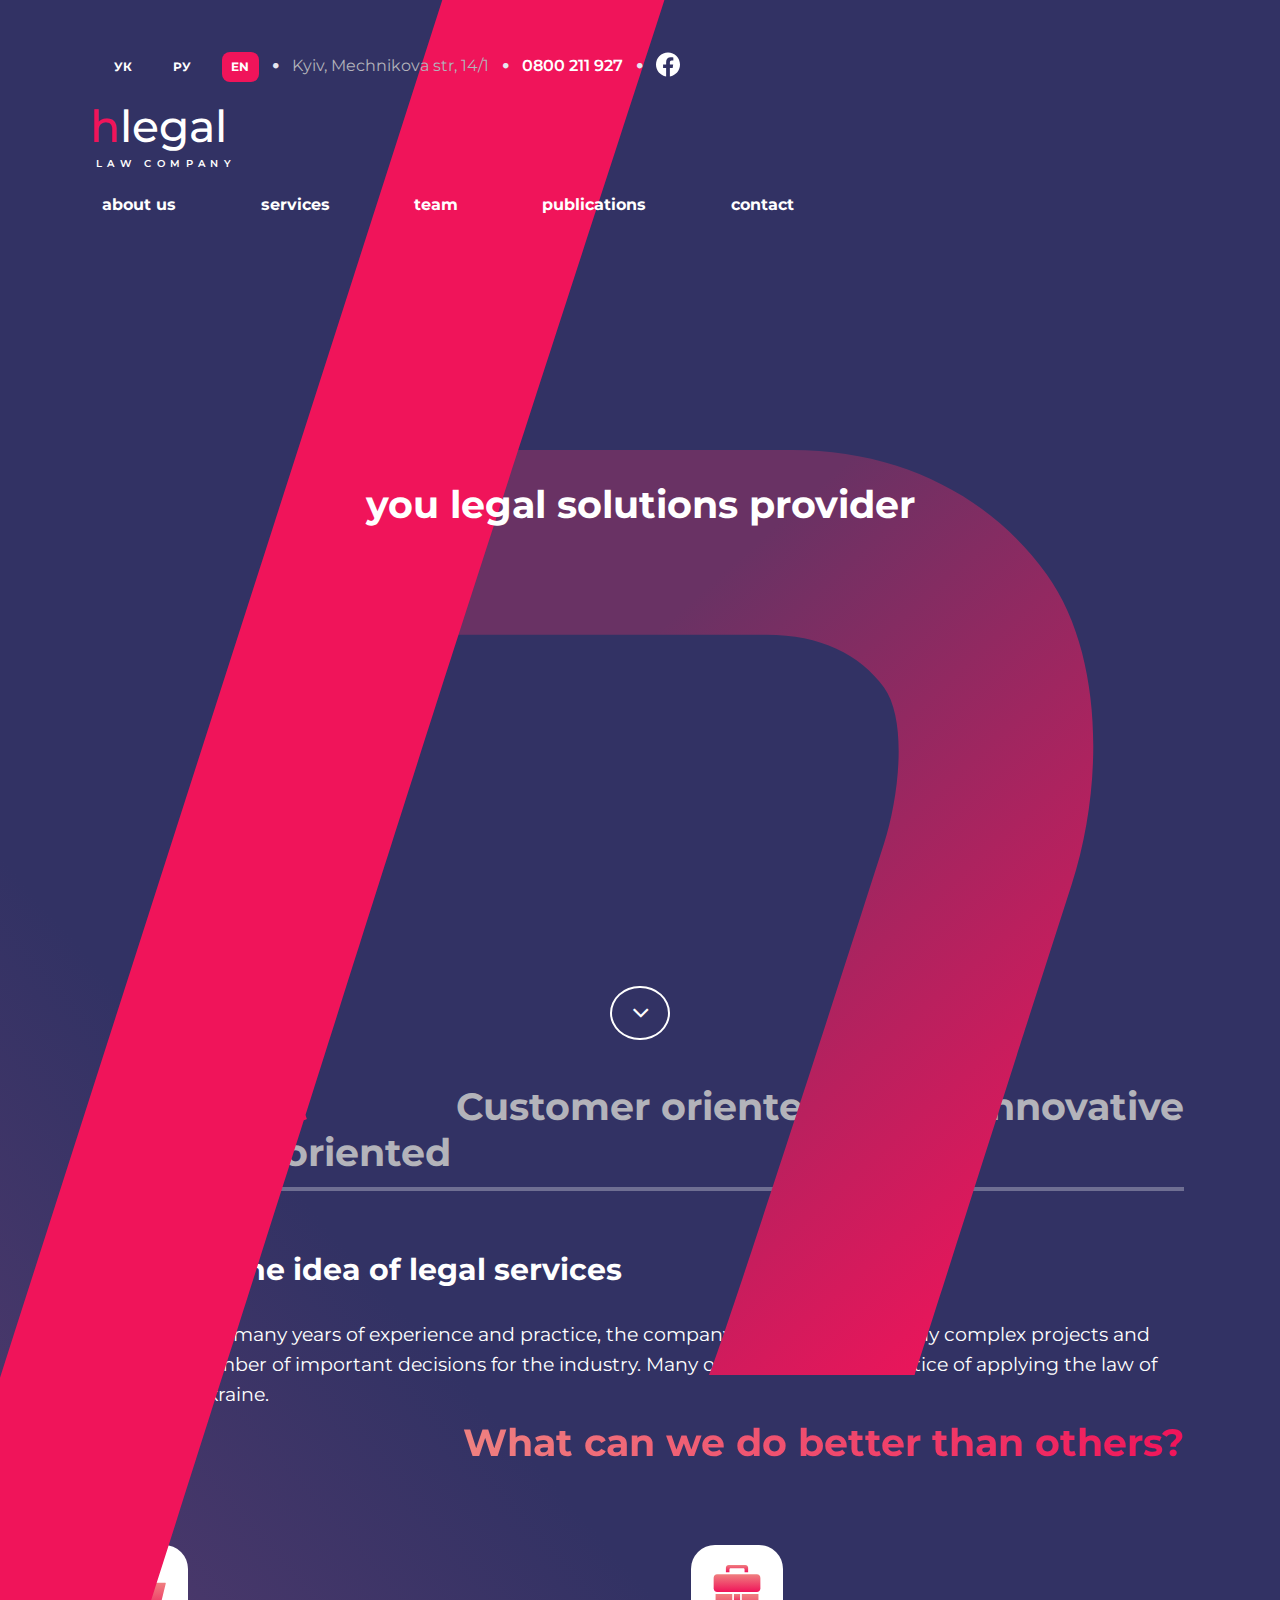
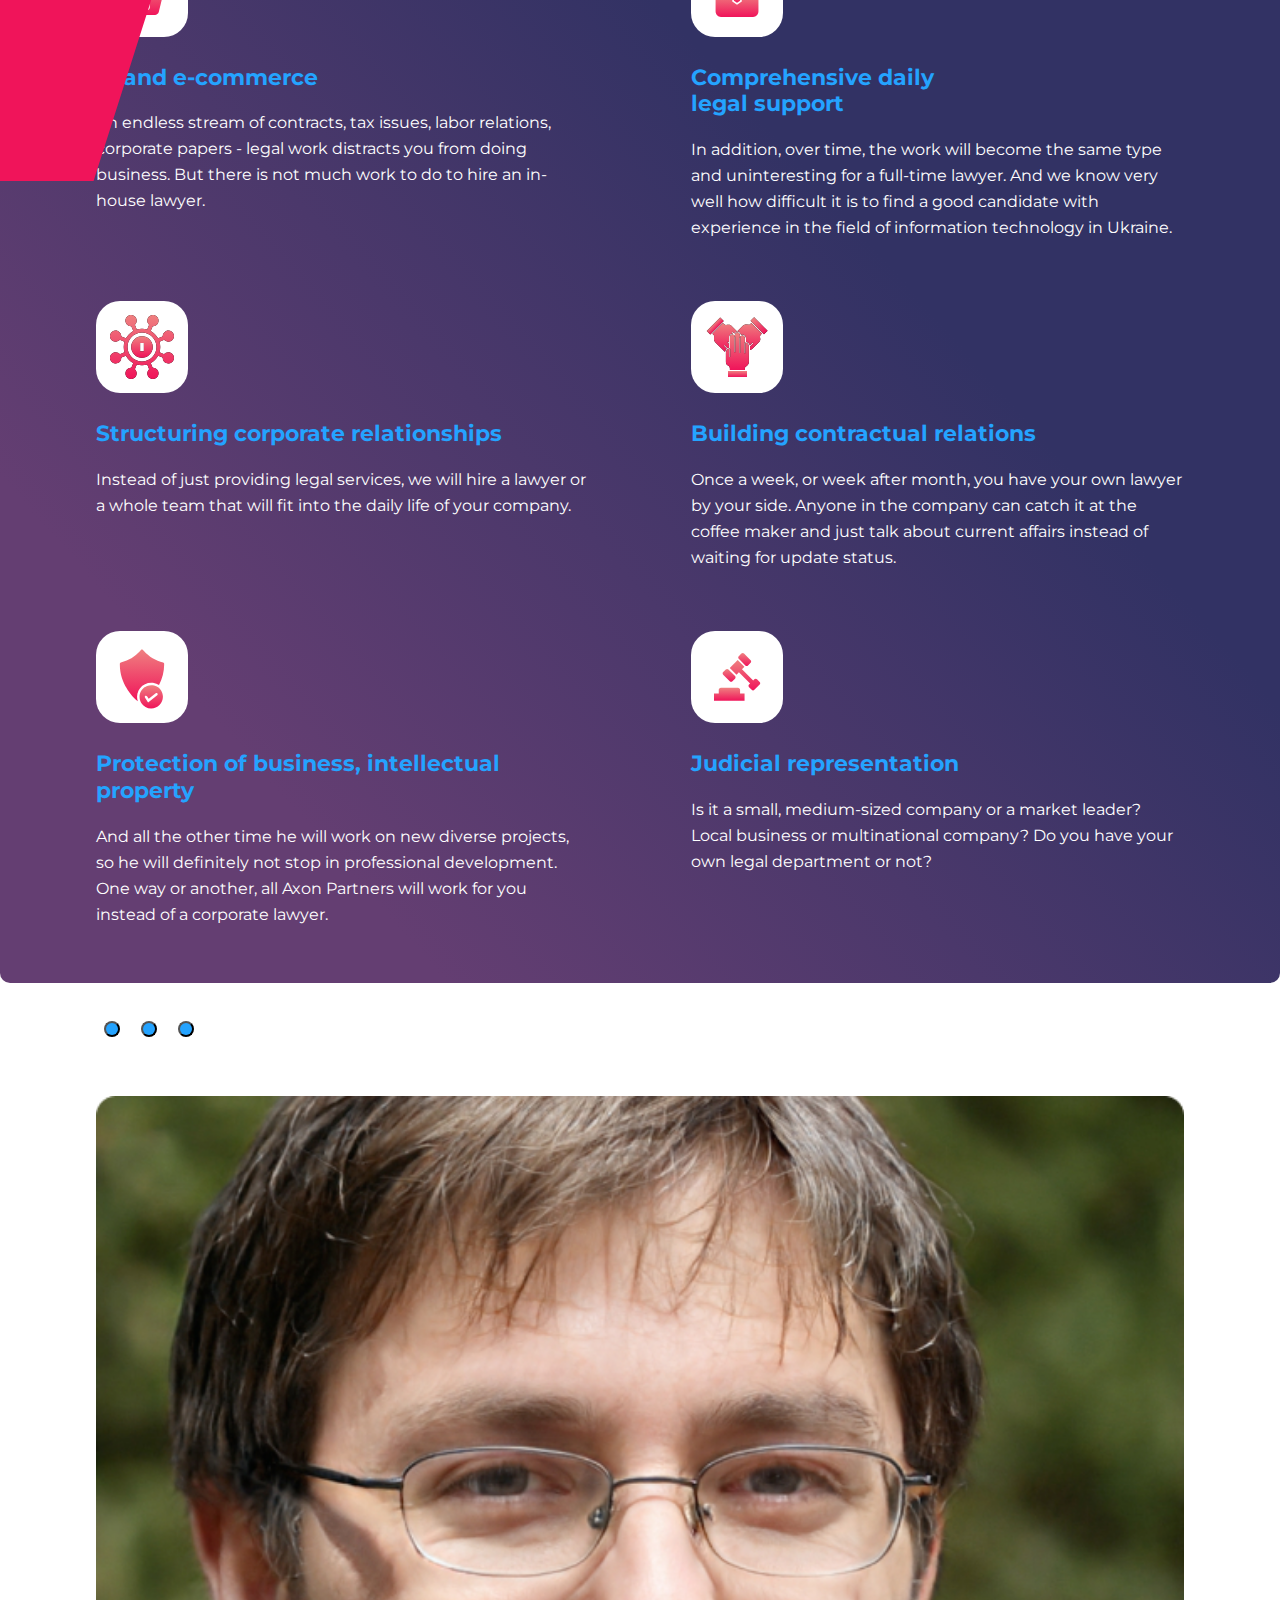
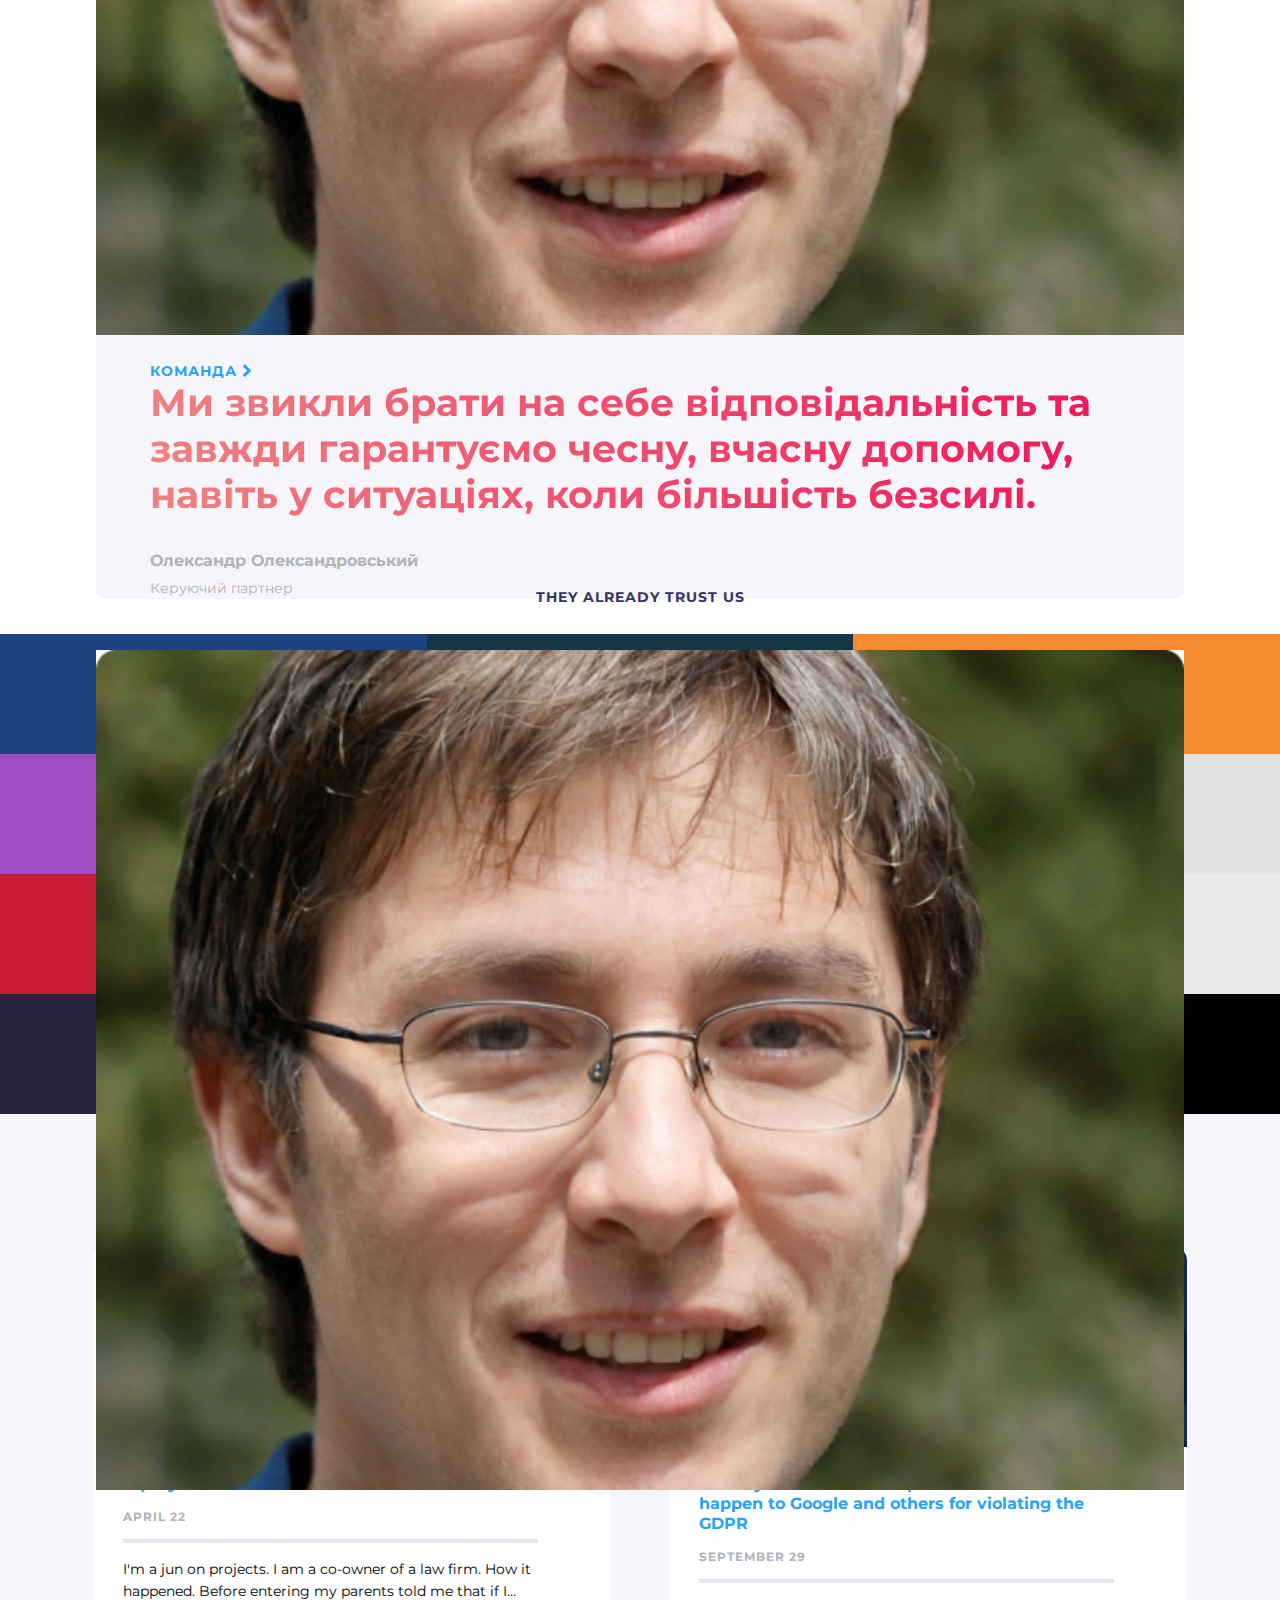
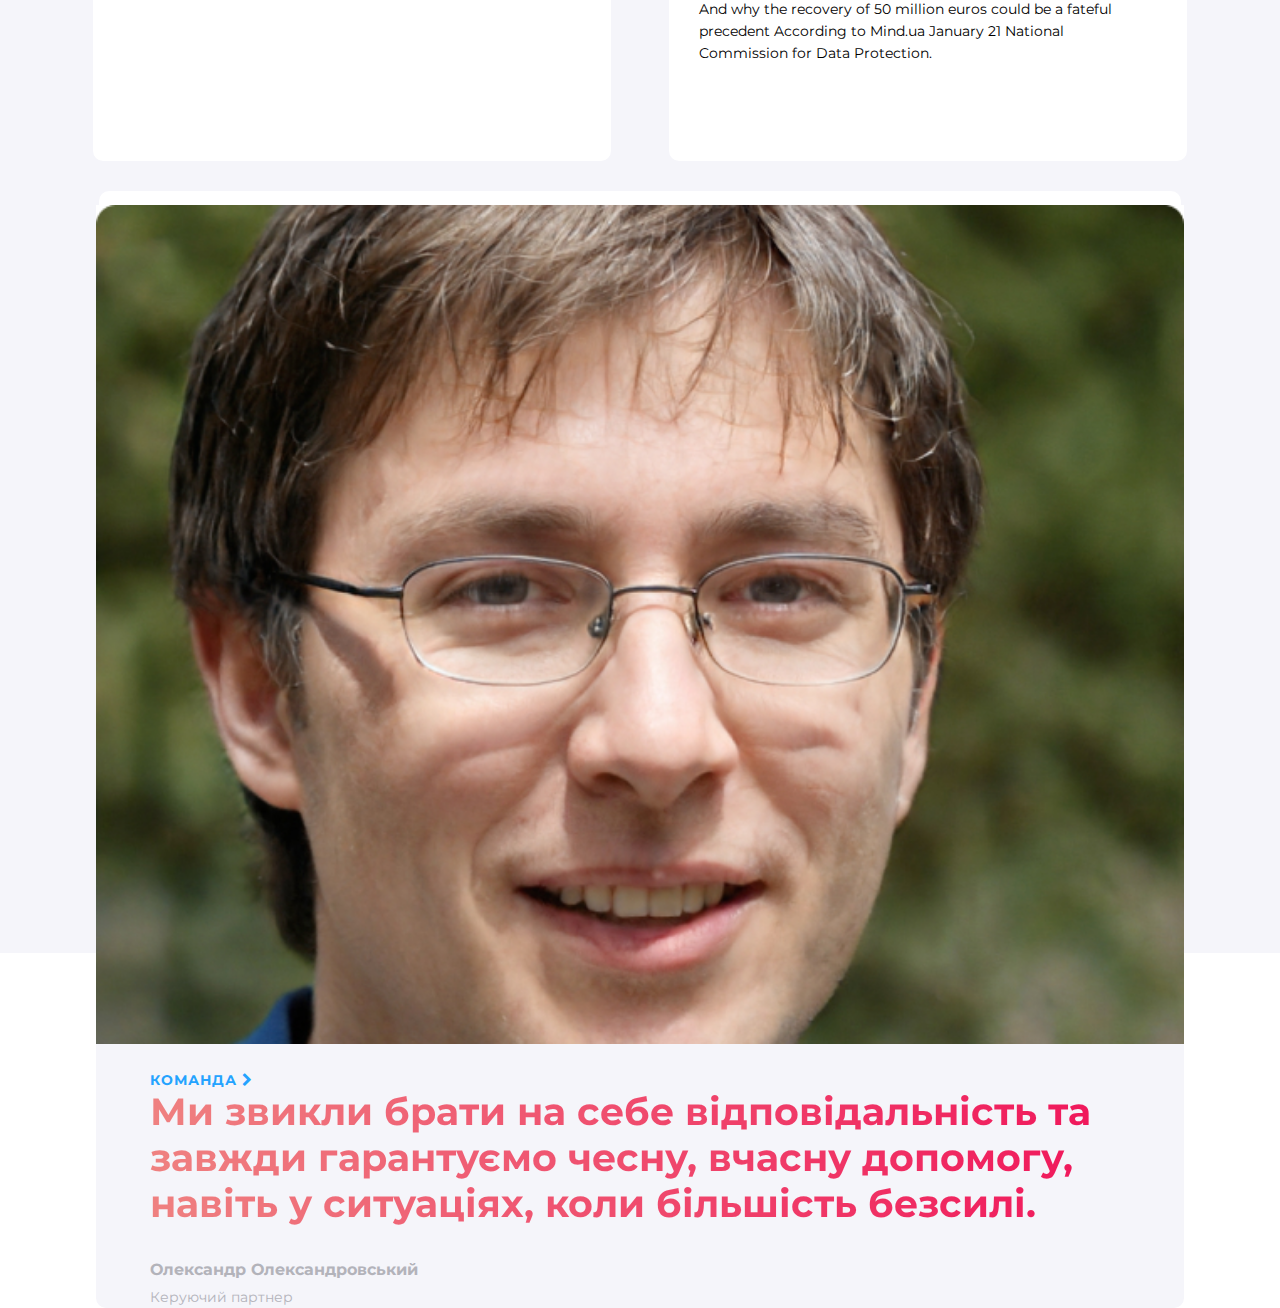
==== commit d8ed7c73: "added a 768px responsive version for the header, removed the burger menu, added site navigation" ====
--- a/index.html
+++ b/index.html
@@ -19,7 +19,7 @@
 
 <body>
     <div class="wrapper">
-        <div class="main">
+        <section class="section__main">
             <header class="header">
                 <div class="header__section">
                     <ul class="language__menu">
@@ -42,7 +42,7 @@
                         <i class="fa fa-circle"></i>
 
                         <a class="social__networking" href="https://www.facebook.com/">
-                            <img src="img/decoration_icon/facebook_icon.svg" alt="">
+                            <img class="social__networking-icon" src="img/decoration_icon/facebook_white_icon.svg" alt="">
                         </a>
                     </div>
 
@@ -101,15 +101,15 @@
                 <img class="unit__first" src="img/decoration_icon/Union_1.svg" alt="decoration element">
                 <img class="unit__last" src="img/decoration_icon/Union.svg" alt="decoration element">
             </div>
-            <section class="section">
+            <article class="article__top-titel">
                 <h2 class="main__titel">
                     you legal solutions provider
                 </h2>
 
                 <i class="fa fa-angle-down "></i>
 
-            </section>
-            <section class="section__description">
+            </article>
+            <article class="article__description">
                 <ul class="specifications">
                     <li class="specifications__item">Consistent</li>
                     <li class="specifications__item">Customer oriented</li>
@@ -206,8 +206,8 @@
                         <br><br><br>
                     </p>
                 </div>
-            </section>
-        </div>
+            </article>
+        </section>
 
         <section class="section__person">
             <div id="carouselExampleIndicators" class="carousel slide" data-bs-ride="carousel">
@@ -353,7 +353,7 @@
                 </div>
             </div>
 
-            </article>
+
             <section class="section__publication">
                 <a href="#">
                     Publications
@@ -363,10 +363,8 @@
                     We have
                     something to tell
                 </h2>
-                <article class="publication__box">
-
-
-                    <div class="publication">
+                <div class="publication__box">
+                    <article class="publication">
                         <div class="publication__img firs-publication"></div>
                         <h3>
                             Equity associate
@@ -381,8 +379,8 @@
 
                         </p>
 
-                    </div>
-                    <div class="publication">
+                    </article>
+                    <article class="publication">
                         <div class="publication__img second-publication"></div>
                         <h3>
                             Penalty for the Good Corporation: what will happen to Google and others for violating the
@@ -397,8 +395,8 @@
                             21 National Commission for Data Protection.
                         </p>
 
-                    </div>
-                    <div class="publication ">
+                    </article>
+                    <article class="publication ">
                         <div class="publication__img third-publication"></div>
                         <h3>
                             Millennial Testament
@@ -412,8 +410,8 @@
                             of the Ukrainian generation X looks like this: an apartment in…
                         </p>
 
-                    </div>
-                </article>
+                    </article>
+                </div>
             </section>
             <div class="footer__wrapper">
                 <footer class="footer">
--- a/css/style.css
+++ b/css/style.css
@@ -56,11 +56,11 @@
 }
 
 @media screen and (min-width: 360px) {
-  .wrapper .main .header {
+  .wrapper .section__main .header {
     position: relative;
     z-index: 10;
   }
-  .wrapper .main .header .header__section {
+  .wrapper .section__main .header .header__section {
     display: -webkit-box;
     display: -ms-flexbox;
     display: flex;
@@ -70,7 +70,7 @@
     width: 100%;
     background: rgba(245, 245, 250, 0.2);
   }
-  .wrapper .main .header .header__section .language__menu {
+  .wrapper .section__main .header .header__section .language__menu {
     display: -webkit-box;
     display: -ms-flexbox;
     display: flex;
@@ -79,16 +79,16 @@
     width: 35%;
     padding: 3%;
   }
-  .wrapper .main .header .header__section .language__menu .language__item {
+  .wrapper .section__main .header .header__section .language__menu .language__item {
     padding: 5%;
     border-radius: 8px;
     font-size: 0.75rem;
     color: #fff;
   }
-  .wrapper .main .header .header__section .language__menu .language__item:last-of-type {
+  .wrapper .section__main .header .header__section .language__menu .language__item:last-of-type {
     background: #f0145a;
   }
-  .wrapper .main .header .header__section .header__contact {
+  .wrapper .section__main .header .header__section .header__contact {
     width: 65%;
     display: -webkit-box;
     display: -ms-flexbox;
@@ -100,12 +100,12 @@
         -ms-flex-align: center;
             align-items: center;
   }
-  .wrapper .main .header .header__section .header__contact span {
+  .wrapper .section__main .header .header__section .header__contact .phone {
     font-size: 1rem;
     color: #fff;
     margin-right: 7%;
   }
-  .wrapper .main .header .header__menu {
+  .wrapper .section__main .header .header__menu {
     display: -webkit-box;
     display: -ms-flexbox;
     display: flex;
@@ -113,7 +113,7 @@
         -ms-flex-pack: justify;
             justify-content: space-between;
   }
-  .wrapper .main .header .header__menu .logo__wrapper .logo {
+  .wrapper .section__main .header .header__menu .logo__wrapper .logo {
     display: -webkit-box;
     display: -ms-flexbox;
     display: flex;
@@ -123,42 +123,42 @@
             flex-direction: row;
     margin: 8.3% 7.3% 0 7.3%;
   }
-  .wrapper .main .header .header__menu .logo__wrapper .logo p {
+  .wrapper .section__main .header .header__menu .logo__wrapper .logo p {
     font-size: 1.5rem;
     font-weight: 600;
     color: #fff;
   }
-  .wrapper .main .header .header__menu .logo__wrapper .logo p:first-of-type {
+  .wrapper .section__main .header .header__menu .logo__wrapper .logo p:first-of-type {
     color: #f0145a;
   }
-  .wrapper .main .header .header__menu .logo__wrapper .logo p:last-of-type {
+  .wrapper .section__main .header .header__menu .logo__wrapper .logo p:last-of-type {
     color: #f0145a;
     margin: 0 2%;
     font-size: 1.7rem;
   }
-  .wrapper .main .header .header__menu .logo__wrapper .logo .logo__item {
+  .wrapper .section__main .header .header__menu .logo__wrapper .logo .logo__item {
     margin: 2% 1.2%;
+    color: #fff;
     font-size: 1.3rem;
-    color: #fff;
     font-weight: 400;
   }
-  .wrapper .main .header .header__menu .logo__wrapper .logo__titel {
+  .wrapper .section__main .header .header__menu .logo__wrapper .logo__titel {
     margin: 1% 8.9%;
     font-size: 0.3rem;
     letter-spacing: 0.195rem;
     font-weight: 600;
     color: #fff;
   }
-  .wrapper .main .header #check__menu {
+  .wrapper .section__main .header #check__menu {
     display: none;
   }
-  .wrapper .main .header #check__menu:checked ~ .nav {
+  .wrapper .section__main .header #check__menu:checked ~ .nav {
     display: table;
   }
-  .wrapper .main .header #check__menu:checked ~ label span {
+  .wrapper .section__main .header #check__menu:checked ~ label span {
     display: none;
   }
-  .wrapper .main .header #check__menu:checked ~ label .header__burger::before {
+  .wrapper .section__main .header #check__menu:checked ~ label .header__burger::before {
     top: 8px;
     -webkit-transform: rotate(-45deg);
             transform: rotate(-45deg);
@@ -166,7 +166,7 @@
     transition: 0.3s all;
     background-color: #ec6f5d;
   }
-  .wrapper .main .header #check__menu:checked ~ label .header__burger::after {
+  .wrapper .section__main .header #check__menu:checked ~ label .header__burger::after {
     bottom: 10px;
     -webkit-transform: rotate(45deg);
             transform: rotate(45deg);
@@ -174,7 +174,7 @@
     transition: 0.3s all;
     background-color: #ec6f5d;
   }
-  .wrapper .main .header .header__burger {
+  .wrapper .section__main .header .header__burger {
     position: absolute;
     top: 68px;
     right: 6%;
@@ -184,7 +184,7 @@
     z-index: 560;
     cursor: pointer;
   }
-  .wrapper .main .header .header__burger span {
+  .wrapper .section__main .header .header__burger span {
     position: absolute;
     padding: 2%;
     top: 6px;
@@ -193,7 +193,7 @@
     height: 2px;
     background-color: #fff;
   }
-  .wrapper .main .header .header__burger::before, .wrapper .main .header .header__burger::after {
+  .wrapper .section__main .header .header__burger::before, .wrapper .section__main .header .header__burger::after {
     content: '';
     background-color: #fff;
     position: absolute;
@@ -203,13 +203,13 @@
     -webkit-transition: 0.2s all;
     transition: 0.2s all;
   }
-  .wrapper .main .header .header__burger::before {
+  .wrapper .section__main .header .header__burger::before {
     top: 0;
   }
-  .wrapper .main .header .header__burger::after {
+  .wrapper .section__main .header .header__burger::after {
     bottom: 6px;
   }
-  .wrapper .main .header .nav {
+  .wrapper .section__main .header .nav {
     display: none;
     position: absolute;
     top: 45px;
@@ -222,7 +222,7 @@
     background: #fff;
     border-radius: 12px 12px 0px 0px;
   }
-  .wrapper .main .header .nav .nav__item {
+  .wrapper .section__main .header .nav .nav__item {
     width: 93%;
     margin-left: 3.5%;
     display: -webkit-box;
@@ -236,33 +236,92 @@
     padding: 2%;
     margin-bottom: 4%;
   }
-  .wrapper .main .header .nav .nav__item:first-of-type {
+  .wrapper .section__main .header .nav .nav__item:first-of-type {
     margin-top: 63px;
   }
-  .wrapper .main .header .nav .nav__link {
+  .wrapper .section__main .header .nav .nav__link {
     font-size: 1.5rem;
     line-height: 1.8125rem;
     font-weight: bold;
     color: #24a3ff;
   }
-  .wrapper .main .header .nav .nav__link:active {
+  .wrapper .section__main .header .nav .nav__link:active {
     color: #f0145a;
   }
-  .wrapper .main .header .nav .nav__link:hover::after {
+  .wrapper .section__main .header .nav .nav__link:hover::after {
     content: '';
     position: absolute;
     bottom: 0;
     left: 0;
     width: 100%;
   }
+  .wrapper .footer__wrapper {
+    background: #F5F5FA;
+    width: 100%;
+  }
+  .wrapper .footer__wrapper .footer {
+    -webkit-box-orient: horizontal;
+    -webkit-box-direction: normal;
+        -ms-flex-direction: row;
+            flex-direction: row;
+    -ms-flex-wrap: wrap;
+        flex-wrap: wrap;
+    padding-top: 10px;
+    width: 85%;
+    margin-left: 7.5%;
+  }
+  .wrapper .footer__wrapper .footer .location__contact,
+  .wrapper .footer__wrapper .footer .map__link,
+  .wrapper .footer__wrapper .footer .copyright,
+  .wrapper .footer__wrapper .footer .fa-circle:first-of-type {
+    margin-top: 17px;
+  }
+  .wrapper .footer__wrapper .footer .location__contact {
+    width: 30.5%;
+    -webkit-box-ordinal-group: -1;
+        -ms-flex-order: -2;
+            order: -2;
+  }
+  .wrapper .footer__wrapper .footer .map__link {
+    -webkit-box-ordinal-group: -1;
+        -ms-flex-order: -2;
+            order: -2;
+  }
+  .wrapper .footer__wrapper .footer .copyright {
+    -webkit-box-ordinal-group: 0;
+        -ms-flex-order: -1;
+            order: -1;
+    margin-left: 14%;
+  }
+  .wrapper .footer__wrapper .footer .fa-circle {
+    margin: 0;
+    display: inline;
+    font-size: 0.5rem;
+    color: #B3B3BA;
+    margin-right: 1.5%;
+    margin-left: 1.5%;
+  }
+  .wrapper .footer__wrapper .footer .fa-circle:first-of-type {
+    -webkit-box-ordinal-group: -1;
+        -ms-flex-order: -2;
+            order: -2;
+  }
+  .wrapper .footer__wrapper .footer .social__networking,
+  .wrapper .footer__wrapper .footer .contact__number,
+  .wrapper .footer__wrapper .footer .contact__mail,
+  .wrapper .footer__wrapper .footer .fa-circle:nth-of-type(2),
+  .wrapper .footer__wrapper .footer .fa-circle:nth-of-type(3) {
+    margin-top: 22px;
+    margin-bottom: 25px;
+  }
 }
 
 @media screen and (min-width: 768px) {
-  .wrapper .main .header {
+  .wrapper .section__main .header {
     position: relative;
     z-index: 10;
   }
-  .wrapper .main .header .header__section {
+  .wrapper .section__main .header .header__section {
     display: -webkit-box;
     display: -ms-flexbox;
     display: flex;
@@ -272,51 +331,57 @@
     width: 100%;
     background: none;
   }
-  .wrapper .main .header .header__section .language__menu {
-    display: -webkit-box;
-    display: -ms-flexbox;
-    display: flex;
-    -ms-flex-pack: distribute;
-        justify-content: space-around;
-    width: 19%;
-    padding: 3%;
-    margin-top: 29px;
-    margin-left: 4.7%;
-  }
-  .wrapper .main .header .header__section .language__menu .language__item {
-    padding: 5%;
+  .wrapper .section__main .header .header__section .language__menu {
+    display: -webkit-box;
+    display: -ms-flexbox;
+    display: flex;
+    -webkit-box-pack: justify;
+        -ms-flex-pack: justify;
+            justify-content: space-between;
+    width: 12%;
+    padding: 0;
+    margin-top: 52px;
+    margin-left: 8.2%;
+  }
+  .wrapper .section__main .header .header__section .language__menu .language__item {
+    margin: 0;
+    padding: 6%;
     border-radius: 8px;
     font-size: 0.75rem;
     color: #fff;
   }
-  .wrapper .main .header .header__section .language__menu .language__item:last-of-type {
+  .wrapper .section__main .header .header__section .language__menu .language__item:last-of-type {
     background: #f0145a;
   }
-  .wrapper .main .header .header__section .header__contact {
-    outline: 1px solid red;
-    width: 60%;
-    display: -webkit-box;
-    display: -ms-flexbox;
-    display: flex;
-    -webkit-box-pack: justify;
-        -ms-flex-pack: justify;
-            justify-content: space-between;
+  .wrapper .section__main .header .header__section .header__contact {
+    width: 55%;
+    display: -webkit-box;
+    display: -ms-flexbox;
+    display: flex;
+    -webkit-box-pack: start;
+        -ms-flex-pack: start;
+            justify-content: flex-start;
     -webkit-box-align: center;
         -ms-flex-align: center;
             align-items: center;
-  }
-  .wrapper .main .header .header__section .header__contact .location__contact {
+    margin-top: 49px;
+  }
+  .wrapper .section__main .header .header__section .header__contact .fa-circle {
+    color: #E6E6F0;
+    font-size: 0.4rem;
+    margin: 0 2%;
+  }
+  .wrapper .section__main .header .header__section .header__contact .location__contact {
     color: #B3B3BA;
     font-weight: normal;
     font-size: 1rem;
     line-height: 1.25rem;
   }
-  .wrapper .main .header .header__section .header__contact .phone {
-    font-size: 1rem;
-    color: #fff;
-    margin-right: 7%;
-  }
-  .wrapper .main .header .header__menu {
+  .wrapper .section__main .header .header__section .header__contact .phone {
+    font-weight: 600;
+    margin-right: 0;
+  }
+  .wrapper .section__main .header .header__menu {
     display: -webkit-box;
     display: -ms-flexbox;
     display: flex;
@@ -324,10 +389,10 @@
         -ms-flex-pack: justify;
             justify-content: space-between;
   }
-  .wrapper .main .header .header__menu .logo__wrapper {
-    width: 100%;
-  }
-  .wrapper .main .header .header__menu .logo__wrapper .logo {
+  .wrapper .section__main .header .header__menu .logo__wrapper {
+    width: 100%;
+  }
+  .wrapper .section__main .header .header__menu .logo__wrapper .logo {
     display: -webkit-box;
     display: -ms-flexbox;
     display: flex;
@@ -338,29 +403,29 @@
     margin-top: 22px;
     margin-left: 7%;
   }
-  .wrapper .main .header .header__menu .logo__wrapper .logo p {
+  .wrapper .section__main .header .header__menu .logo__wrapper .logo p {
     font-size: 2.75rem;
     font-weight: 500;
   }
-  .wrapper .main .header .header__menu .logo__wrapper .logo p:last-of-type {
+  .wrapper .section__main .header .header__menu .logo__wrapper .logo p:last-of-type {
     display: none;
   }
-  .wrapper .main .header .header__menu .logo__wrapper .logo .logo__item {
+  .wrapper .section__main .header .header__menu .logo__wrapper .logo .logo__item {
     display: none;
   }
-  .wrapper .main .header .header__menu .logo__wrapper .logo__titel {
+  .wrapper .section__main .header .header__menu .logo__wrapper .logo__titel {
     margin-top: 11px;
     margin-left: 7.5%;
     font-size: 0.6rem;
     letter-spacing: 0.335rem;
   }
-  .wrapper .main .header #check__menu {
+  .wrapper .section__main .header #check__menu {
     display: none;
   }
-  .wrapper .main .header .header__burger {
+  .wrapper .section__main .header .header__burger {
     display: none;
   }
-  .wrapper .main .header .nav {
+  .wrapper .section__main .header .nav {
     display: -webkit-box;
     display: -ms-flexbox;
     display: flex;
@@ -375,7 +440,7 @@
     width: 54%;
     background: none;
   }
-  .wrapper .main .header .nav .nav__item {
+  .wrapper .section__main .header .nav .nav__item {
     width: auto;
     display: -webkit-box;
     display: -ms-flexbox;
@@ -384,16 +449,75 @@
     padding: 0;
     margin: 0;
   }
-  .wrapper .main .header .nav .nav__item:first-of-type {
+  .wrapper .section__main .header .nav .nav__item:first-of-type {
     margin-top: 0;
   }
-  .wrapper .main .header .nav .nav__link {
+  .wrapper .section__main .header .nav .nav__link {
     font-size: 1rem;
     line-height: 1.25rem;
     color: #fff;
   }
-  .wrapper .main .header .nav .nav__link:active {
+  .wrapper .section__main .header .nav .nav__link:active {
     color: #f0145a;
+  }
+  .wrapper .footer__wrapper {
+    background: #F5F5FA;
+    width: 100%;
+  }
+  .wrapper .footer__wrapper .footer {
+    -webkit-box-orient: horizontal;
+    -webkit-box-direction: normal;
+        -ms-flex-direction: row;
+            flex-direction: row;
+    -ms-flex-wrap: wrap;
+        flex-wrap: wrap;
+    padding-top: 10px;
+    width: 85%;
+    margin-left: 7.5%;
+  }
+  .wrapper .footer__wrapper .footer .location__contact,
+  .wrapper .footer__wrapper .footer .map__link,
+  .wrapper .footer__wrapper .footer .copyright,
+  .wrapper .footer__wrapper .footer .fa-circle:first-of-type {
+    margin-top: 17px;
+  }
+  .wrapper .footer__wrapper .footer .location__contact {
+    width: 30.5%;
+    -webkit-box-ordinal-group: -1;
+        -ms-flex-order: -2;
+            order: -2;
+  }
+  .wrapper .footer__wrapper .footer .map__link {
+    -webkit-box-ordinal-group: -1;
+        -ms-flex-order: -2;
+            order: -2;
+  }
+  .wrapper .footer__wrapper .footer .copyright {
+    -webkit-box-ordinal-group: 0;
+        -ms-flex-order: -1;
+            order: -1;
+    margin-left: 14%;
+  }
+  .wrapper .footer__wrapper .footer .fa-circle {
+    margin: 0;
+    display: inline;
+    font-size: 0.5rem;
+    color: #B3B3BA;
+    margin-right: 1.5%;
+    margin-left: 1.5%;
+  }
+  .wrapper .footer__wrapper .footer .fa-circle:first-of-type {
+    -webkit-box-ordinal-group: -1;
+        -ms-flex-order: -2;
+            order: -2;
+  }
+  .wrapper .footer__wrapper .footer .social__networking,
+  .wrapper .footer__wrapper .footer .contact__number,
+  .wrapper .footer__wrapper .footer .contact__mail,
+  .wrapper .footer__wrapper .footer .fa-circle:nth-of-type(2),
+  .wrapper .footer__wrapper .footer .fa-circle:nth-of-type(3) {
+    margin-top: 22px;
+    margin-bottom: 25px;
   }
 }
 
@@ -403,30 +527,30 @@
     font-family: 'Montserrat', sans-serif;
     font-weight: 700;
   }
-  .wrapper .main {
+  .wrapper .section__main {
     background: linear-gradient(228.57deg, #323264 11.93%, #323264 57.17%, #643E72 87.46%);
     border-radius: 0 0 10px 10px;
   }
-  .wrapper .main .decoration__element {
+  .wrapper .section__main .decoration__element {
     position: absolute;
     top: 0;
     left: 0;
     width: 100%;
     z-index: 1;
   }
-  .wrapper .main .decoration__element .unit__first {
+  .wrapper .section__main .decoration__element .unit__first {
     width: 74%;
     position: absolute;
     top: 0;
     left: -22%;
   }
-  .wrapper .main .decoration__element .unit__last {
+  .wrapper .section__main .decoration__element .unit__last {
     width: 74%;
     position: absolute;
     top: 260px;
     left: 20.8%;
   }
-  .wrapper .main .section {
+  .wrapper .section__main .article__top-titel {
     position: relative;
     width: 100%;
     z-index: 8;
@@ -437,7 +561,7 @@
         -ms-flex-pack: center;
             justify-content: center;
   }
-  .wrapper .main .section .main__titel {
+  .wrapper .section__main .article__top-titel .main__titel {
     width: 70%;
     margin: 118px 0;
     font-size: 2.375rem;
@@ -446,7 +570,7 @@
     text-align: center;
     color: #fff;
   }
-  .wrapper .main .section .fa-angle-down {
+  .wrapper .section__main .article__top-titel .fa-angle-down {
     margin-top: 413px;
     position: absolute;
     font-size: 2rem;
@@ -455,7 +579,7 @@
     border: 2px solid #FFFFFF;
     border-radius: 50%;
   }
-  .wrapper .main .section__description {
+  .wrapper .section__main .article__description {
     display: -webkit-box;
     display: -ms-flexbox;
     display: flex;
@@ -466,7 +590,7 @@
     width: 85%;
     margin-left: 7.5%;
   }
-  .wrapper .main .section__description .specifications {
+  .wrapper .section__main .article__description .specifications {
     margin-top: 140px;
     display: -webkit-box;
     display: -ms-flexbox;
@@ -481,33 +605,33 @@
     border-bottom: solid 4px rgba(255, 255, 255, 0.3);
     padding-bottom: 33px;
   }
-  .wrapper .main .section__description .specifications .specifications__item {
+  .wrapper .section__main .article__description .specifications .specifications__item {
     color: #b3b3ba;
     font-size: 1.875rem;
     line-height: 2.31rem;
     font-weight: bold;
   }
-  .wrapper .main .section__description .specifications .specifications__item:first-of-type {
+  .wrapper .section__main .article__description .specifications .specifications__item:first-of-type {
     color: transparent;
     -webkit-background-clip: text;
     background-clip: text;
     background-image: linear-gradient(90.13deg, #EF8080 0.84%, #F0145A 99.96%);
   }
-  .wrapper .main .section__description .section__titel {
+  .wrapper .section__main .article__description .section__titel {
     margin-top: 27px;
     font-weight: bold;
     font-size: 1.25rem;
     line-height: 1.5rem;
     color: #fff;
   }
-  .wrapper .main .section__description .section__text {
+  .wrapper .section__main .article__description .section__text {
     margin-top: 32px;
     font-size: 1.18rem;
     line-height: 1.87rem;
     font-weight: normal;
     color: #fff;
   }
-  .wrapper .main .section__description a {
+  .wrapper .section__main .article__description a {
     margin-top: 30px;
     font-weight: bold;
     font-size: 0.87rem;
@@ -516,10 +640,10 @@
     text-transform: uppercase;
     color: #24A3FF;
   }
-  .wrapper .main .section__description a .fa {
+  .wrapper .section__main .article__description a .fa {
     font-size: 0.76rem;
   }
-  .wrapper .main .section__description h4 {
+  .wrapper .section__main .article__description h4 {
     margin-top: 10px;
     font-size: 1.875rem;
     line-height: 2.31rem;
@@ -529,17 +653,17 @@
     background-clip: text;
     background-image: linear-gradient(90.13deg, #EF8080 0.84%, #F0145A 99.96%);
   }
-  .wrapper .main .section__description .box__description {
+  .wrapper .section__main .article__description .box__description {
     margin-top: 30px;
   }
-  .wrapper .main .section__description .box__description .description__titel {
+  .wrapper .section__main .article__description .box__description .description__titel {
     margin-top: 25px;
     font-weight: bold;
     font-size: 1.375rem;
     line-height: 1.68rem;
     color: #24A3FF;
   }
-  .wrapper .main .section__description .box__description .description__text {
+  .wrapper .section__main .article__description .box__description .description__text {
     margin-top: 19px;
     font-style: normal;
     font-weight: normal;
@@ -864,6 +988,243 @@
 }
 
 @media screen and (min-width: 768px) {
+  .wrapper .section__main {
+    margin-bottom: 30px;
+  }
+  .wrapper .section__main .decoration__element {
+    width: 100%;
+  }
+  .wrapper .section__main .decoration__element .unit__first {
+    width: 62%;
+    position: relative;
+    top: 0;
+    left: -10%;
+    z-index: 2;
+  }
+  .wrapper .section__main .decoration__element .unit__last {
+    position: absolute;
+    width: 60%;
+    top: 450px;
+    left: 25.5%;
+  }
+  .wrapper .section__main .article__top-titel .main__titel {
+    width: 100%;
+    margin-top: 300px;
+  }
+  .wrapper .section__main .article__top-titel .fa-angle-down {
+    top: 391px;
+    font-size: 1.7rem;
+    padding: 0.9% 1.5%;
+  }
+  .wrapper .section__main .article__description {
+    margin-top: 298px;
+    -ms-flex-wrap: wrap;
+        flex-wrap: wrap;
+    -webkit-box-orient: horizontal;
+    -webkit-box-direction: normal;
+        -ms-flex-direction: row;
+            flex-direction: row;
+    -webkit-box-pack: justify;
+        -ms-flex-pack: justify;
+            justify-content: space-between;
+    padding-bottom: 55px;
+  }
+  .wrapper .section__main .article__description .specifications {
+    -ms-flex-wrap: wrap;
+        flex-wrap: wrap;
+    -webkit-box-align: none;
+        -ms-flex-align: none;
+            align-items: none;
+    -webkit-box-orient: horizontal;
+    -webkit-box-direction: normal;
+        -ms-flex-direction: row;
+            flex-direction: row;
+    -webkit-box-pack: justify;
+        -ms-flex-pack: justify;
+            justify-content: space-between;
+    padding-bottom: 11px;
+  }
+  .wrapper .section__main .article__description .specifications .specifications__item {
+    font-size: 2.375rem;
+    line-height: 2.875rem;
+  }
+  .wrapper .section__main .article__description .section__titel {
+    margin-top: 60px;
+    font-size: 30px;
+    line-height: 37px;
+  }
+  .wrapper .section__main .article__description .section__text {
+    font-size: 1.1875rem;
+  }
+  .wrapper .section__main .article__description a {
+    margin-top: 58px;
+  }
+  .wrapper .section__main .article__description a .fa {
+    font-size: 0.76rem;
+  }
+  .wrapper .section__main .article__description h4 {
+    font-size: 2.375rem;
+    line-height: 2.875rem;
+  }
+  .wrapper .section__main .article__description .box__description {
+    margin-top: 60px;
+    width: 45.3%;
+  }
+  .wrapper .section__main .article__description .box__description .description__titel {
+    margin-top: 25px;
+    font-weight: bold;
+    font-size: 1.375rem;
+    line-height: 1.68rem;
+    color: #24A3FF;
+  }
+  .wrapper .section__main .article__description .box__description .description__text {
+    margin-top: 19px;
+    font-style: normal;
+    font-weight: normal;
+    font-size: 1rem;
+    line-height: 1.625rem;
+    color: #fff;
+  }
+  .wrapper .section__person {
+    width: 85%;
+    margin-left: 7.5%;
+  }
+  .wrapper .section__person .carousel .carousel-inner {
+    height: 1065px;
+  }
+  .wrapper .section__person .carousel .carousel-inner .carousel-item .tablet__sd {
+    width: 100%;
+    position: relative;
+    top: 0;
+    left: 0;
+  }
+  .wrapper .section__person .carousel .carousel-inner .carousel-item .img__mobile,
+  .wrapper .section__person .carousel .carousel-inner .carousel-item .tablet__hd,
+  .wrapper .section__person .carousel .carousel-inner .carousel-item .desktop__hd,
+  .wrapper .section__person .carousel .carousel-inner .carousel-item .desktop__sd {
+    position: absolute;
+    top: -9999px;
+    left: -9999px;
+  }
+  .wrapper .section__person .carousel .carousel-inner .carousel-item .box__person {
+    width: 90%;
+    margin-left: 5%;
+  }
+  .wrapper .section__person .carousel .carousel-inner .carousel-item .box__person .person__desription {
+    font-size: 2.375rem;
+    line-height: 2.875rem;
+  }
+  .wrapper .clients {
+    display: -webkit-box;
+    display: -ms-flexbox;
+    display: flex;
+    -webkit-box-orient: vertical;
+    -webkit-box-direction: normal;
+        -ms-flex-direction: column;
+            flex-direction: column;
+    -webkit-box-align: center;
+        -ms-flex-align: center;
+            align-items: center;
+  }
+  .wrapper .clients .clients__titel {
+    margin: 28px 0;
+    font-weight: bold;
+    font-size: 0.875rem;
+    line-height: 1.06rem;
+    letter-spacing: 1px;
+    text-transform: uppercase;
+    color: #323264;
+  }
+  .wrapper .clients .img__wrapper {
+    -webkit-box-orient: horizontal;
+    -webkit-box-direction: normal;
+        -ms-flex-direction: row;
+            flex-direction: row;
+    -ms-flex-wrap: wrap;
+        flex-wrap: wrap;
+  }
+  .wrapper .clients .img__wrapper .color__block {
+    width: 33.3333%;
+  }
+  .wrapper .clients .img__wrapper .clicky {
+    display: -webkit-box;
+    display: -ms-flexbox;
+    display: flex;
+  }
+  .wrapper .clients .img__wrapper .eco-lease {
+    display: -webkit-box;
+    display: -ms-flexbox;
+    display: flex;
+  }
+  .wrapper .clients .img__wrapper .infra-tek {
+    display: -webkit-box;
+    display: -ms-flexbox;
+    display: flex;
+  }
+  .wrapper .clients .img__wrapper .city-park {
+    display: -webkit-box;
+    display: -ms-flexbox;
+    display: flex;
+  }
+  .wrapper .clients .img__wrapper .art-print {
+    display: -webkit-box;
+    display: -ms-flexbox;
+    display: flex;
+  }
+  .wrapper .clients .img__wrapper .ultimate-card {
+    display: -webkit-box;
+    display: -ms-flexbox;
+    display: flex;
+  }
+  .wrapper .section__publication a {
+    width: 85%;
+    margin-top: 30px;
+    font-size: 0.875rem;
+  }
+  .wrapper .section__publication h2 {
+    width: 85%;
+    margin-top: 10px;
+    font-size: 2.375rem;
+    line-height: 2.875rem;
+  }
+  .wrapper .section__publication .publication__box {
+    display: -webkit-box;
+    display: -ms-flexbox;
+    display: flex;
+    -webkit-box-align: start;
+        -ms-flex-align: start;
+            align-items: flex-start;
+    -webkit-box-orient: horizontal;
+    -webkit-box-direction: normal;
+        -ms-flex-direction: row;
+            flex-direction: row;
+    -ms-flex-pack: distribute;
+        justify-content: space-around;
+    -ms-flex-wrap: wrap;
+        flex-wrap: wrap;
+    width: 90%;
+  }
+  .wrapper .section__publication .publication__box .publication {
+    width: 45%;
+    height: 514px;
+  }
+  .wrapper .section__publication .publication__box .publication:last-of-type {
+    width: 94%;
+    height: 388px;
+  }
+  .wrapper .section__publication .publication__box .publication:last-of-type h4 {
+    width: 90%;
+  }
+  .wrapper .section__publication .publication__box .publication:last-of-type p {
+    width: 91%;
+  }
+  .wrapper .section__publication .publication__box .publication:last-of-type .third-publication {
+    background-image: url(../img/publications/publication_img_3.svg);
+    background-position: 0 -90px;
+  }
+}
+
+@media screen and (min-width: 768px) {
   .wrapper .main {
     margin-bottom: 30px;
   }
@@ -885,7 +1246,6 @@
   }
   .wrapper .main .section .main__titel {
     width: 100%;
-    margin-top: 300px;
   }
   .wrapper .main .section .fa-angle-down {
     top: 391px;
@@ -1098,359 +1458,5 @@
     background-image: url(../img/publications/publication_img_3.svg);
     background-position: 0 -90px;
   }
-  .wrapper .footer__wrapper {
-    background: #F5F5FA;
-    width: 100%;
-  }
-  .wrapper .footer__wrapper .footer {
-    -webkit-box-orient: horizontal;
-    -webkit-box-direction: normal;
-        -ms-flex-direction: row;
-            flex-direction: row;
-    -ms-flex-wrap: wrap;
-        flex-wrap: wrap;
-    padding-top: 10px;
-    width: 85%;
-    margin-left: 7.5%;
-  }
-  .wrapper .footer__wrapper .footer .location__contact,
-  .wrapper .footer__wrapper .footer .map__link,
-  .wrapper .footer__wrapper .footer .copyright,
-  .wrapper .footer__wrapper .footer .fa-circle:first-of-type {
-    margin-top: 17px;
-  }
-  .wrapper .footer__wrapper .footer .location__contact {
-    width: 30.5%;
-    -webkit-box-ordinal-group: -1;
-        -ms-flex-order: -2;
-            order: -2;
-  }
-  .wrapper .footer__wrapper .footer .map__link {
-    -webkit-box-ordinal-group: -1;
-        -ms-flex-order: -2;
-            order: -2;
-  }
-  .wrapper .footer__wrapper .footer .copyright {
-    -webkit-box-ordinal-group: 0;
-        -ms-flex-order: -1;
-            order: -1;
-    margin-left: 14%;
-  }
-  .wrapper .footer__wrapper .footer .fa-circle {
-    margin: 0;
-    display: inline;
-    font-size: 0.5rem;
-    color: #B3B3BA;
-    margin-right: 1.5%;
-    margin-left: 1.5%;
-  }
-  .wrapper .footer__wrapper .footer .fa-circle:first-of-type {
-    -webkit-box-ordinal-group: -1;
-        -ms-flex-order: -2;
-            order: -2;
-  }
-  .wrapper .footer__wrapper .footer .social__networking,
-  .wrapper .footer__wrapper .footer .contact__number,
-  .wrapper .footer__wrapper .footer .contact__mail,
-  .wrapper .footer__wrapper .footer .fa-circle:nth-of-type(2),
-  .wrapper .footer__wrapper .footer .fa-circle:nth-of-type(3) {
-    margin-top: 22px;
-    margin-bottom: 25px;
-  }
-}
-
-@media screen and (min-width: 768px) {
-  .wrapper .main {
-    margin-bottom: 30px;
-  }
-  .wrapper .main .decoration__element {
-    width: 100%;
-  }
-  .wrapper .main .decoration__element .unit__first {
-    width: 62%;
-    position: relative;
-    top: 0;
-    left: -10%;
-    z-index: 2;
-  }
-  .wrapper .main .decoration__element .unit__last {
-    position: absolute;
-    width: 60%;
-    top: 450px;
-    left: 25.5%;
-  }
-  .wrapper .main .section .main__titel {
-    width: 100%;
-  }
-  .wrapper .main .section .fa-angle-down {
-    top: 391px;
-    font-size: 1.7rem;
-    padding: 0.9% 1.5%;
-  }
-  .wrapper .main .section__description {
-    margin-top: 298px;
-    -ms-flex-wrap: wrap;
-        flex-wrap: wrap;
-    -webkit-box-orient: horizontal;
-    -webkit-box-direction: normal;
-        -ms-flex-direction: row;
-            flex-direction: row;
-    -webkit-box-pack: justify;
-        -ms-flex-pack: justify;
-            justify-content: space-between;
-    padding-bottom: 55px;
-  }
-  .wrapper .main .section__description .specifications {
-    -ms-flex-wrap: wrap;
-        flex-wrap: wrap;
-    -webkit-box-align: none;
-        -ms-flex-align: none;
-            align-items: none;
-    -webkit-box-orient: horizontal;
-    -webkit-box-direction: normal;
-        -ms-flex-direction: row;
-            flex-direction: row;
-    -webkit-box-pack: justify;
-        -ms-flex-pack: justify;
-            justify-content: space-between;
-    padding-bottom: 11px;
-  }
-  .wrapper .main .section__description .specifications .specifications__item {
-    font-size: 2.375rem;
-    line-height: 2.875rem;
-  }
-  .wrapper .main .section__description .section__titel {
-    margin-top: 60px;
-    font-size: 30px;
-    line-height: 37px;
-  }
-  .wrapper .main .section__description .section__text {
-    font-size: 1.1875rem;
-  }
-  .wrapper .main .section__description a {
-    margin-top: 58px;
-  }
-  .wrapper .main .section__description a .fa {
-    font-size: 0.76rem;
-  }
-  .wrapper .main .section__description h4 {
-    font-size: 2.375rem;
-    line-height: 2.875rem;
-  }
-  .wrapper .main .section__description .box__description {
-    margin-top: 60px;
-    width: 45.3%;
-  }
-  .wrapper .main .section__description .box__description .description__titel {
-    margin-top: 25px;
-    font-weight: bold;
-    font-size: 1.375rem;
-    line-height: 1.68rem;
-    color: #24A3FF;
-  }
-  .wrapper .main .section__description .box__description .description__text {
-    margin-top: 19px;
-    font-style: normal;
-    font-weight: normal;
-    font-size: 1rem;
-    line-height: 1.625rem;
-    color: #fff;
-  }
-  .wrapper .section__person {
-    width: 85%;
-    margin-left: 7.5%;
-  }
-  .wrapper .section__person .carousel .carousel-inner {
-    height: 1065px;
-  }
-  .wrapper .section__person .carousel .carousel-inner .carousel-item .tablet__sd {
-    width: 100%;
-    position: relative;
-    top: 0;
-    left: 0;
-  }
-  .wrapper .section__person .carousel .carousel-inner .carousel-item .img__mobile,
-  .wrapper .section__person .carousel .carousel-inner .carousel-item .tablet__hd,
-  .wrapper .section__person .carousel .carousel-inner .carousel-item .desktop__hd,
-  .wrapper .section__person .carousel .carousel-inner .carousel-item .desktop__sd {
-    position: absolute;
-    top: -9999px;
-    left: -9999px;
-  }
-  .wrapper .section__person .carousel .carousel-inner .carousel-item .box__person {
-    width: 90%;
-    margin-left: 5%;
-  }
-  .wrapper .section__person .carousel .carousel-inner .carousel-item .box__person .person__desription {
-    font-size: 2.375rem;
-    line-height: 2.875rem;
-  }
-  .wrapper .clients {
-    display: -webkit-box;
-    display: -ms-flexbox;
-    display: flex;
-    -webkit-box-orient: vertical;
-    -webkit-box-direction: normal;
-        -ms-flex-direction: column;
-            flex-direction: column;
-    -webkit-box-align: center;
-        -ms-flex-align: center;
-            align-items: center;
-  }
-  .wrapper .clients .clients__titel {
-    margin: 28px 0;
-    font-weight: bold;
-    font-size: 0.875rem;
-    line-height: 1.06rem;
-    letter-spacing: 1px;
-    text-transform: uppercase;
-    color: #323264;
-  }
-  .wrapper .clients .img__wrapper {
-    -webkit-box-orient: horizontal;
-    -webkit-box-direction: normal;
-        -ms-flex-direction: row;
-            flex-direction: row;
-    -ms-flex-wrap: wrap;
-        flex-wrap: wrap;
-  }
-  .wrapper .clients .img__wrapper .color__block {
-    width: 33.3333%;
-  }
-  .wrapper .clients .img__wrapper .clicky {
-    display: -webkit-box;
-    display: -ms-flexbox;
-    display: flex;
-  }
-  .wrapper .clients .img__wrapper .eco-lease {
-    display: -webkit-box;
-    display: -ms-flexbox;
-    display: flex;
-  }
-  .wrapper .clients .img__wrapper .infra-tek {
-    display: -webkit-box;
-    display: -ms-flexbox;
-    display: flex;
-  }
-  .wrapper .clients .img__wrapper .city-park {
-    display: -webkit-box;
-    display: -ms-flexbox;
-    display: flex;
-  }
-  .wrapper .clients .img__wrapper .art-print {
-    display: -webkit-box;
-    display: -ms-flexbox;
-    display: flex;
-  }
-  .wrapper .clients .img__wrapper .ultimate-card {
-    display: -webkit-box;
-    display: -ms-flexbox;
-    display: flex;
-  }
-  .wrapper .section__publication a {
-    width: 85%;
-    margin-top: 30px;
-    font-size: 0.875rem;
-  }
-  .wrapper .section__publication h2 {
-    width: 85%;
-    margin-top: 10px;
-    font-size: 2.375rem;
-    line-height: 2.875rem;
-  }
-  .wrapper .section__publication .publication__box {
-    display: -webkit-box;
-    display: -ms-flexbox;
-    display: flex;
-    -webkit-box-align: start;
-        -ms-flex-align: start;
-            align-items: flex-start;
-    -webkit-box-orient: horizontal;
-    -webkit-box-direction: normal;
-        -ms-flex-direction: row;
-            flex-direction: row;
-    -ms-flex-pack: distribute;
-        justify-content: space-around;
-    -ms-flex-wrap: wrap;
-        flex-wrap: wrap;
-    width: 90%;
-  }
-  .wrapper .section__publication .publication__box .publication {
-    width: 45%;
-    height: 514px;
-  }
-  .wrapper .section__publication .publication__box .publication:last-of-type {
-    width: 94%;
-    height: 388px;
-  }
-  .wrapper .section__publication .publication__box .publication:last-of-type h4 {
-    width: 90%;
-  }
-  .wrapper .section__publication .publication__box .publication:last-of-type p {
-    width: 91%;
-  }
-  .wrapper .section__publication .publication__box .publication:last-of-type .third-publication {
-    background-image: url(../img/publications/publication_img_3.svg);
-    background-position: 0 -90px;
-  }
-  .wrapper .footer__wrapper {
-    background: #F5F5FA;
-    width: 100%;
-  }
-  .wrapper .footer__wrapper .footer {
-    -webkit-box-orient: horizontal;
-    -webkit-box-direction: normal;
-        -ms-flex-direction: row;
-            flex-direction: row;
-    -ms-flex-wrap: wrap;
-        flex-wrap: wrap;
-    padding-top: 10px;
-    width: 85%;
-    margin-left: 7.5%;
-  }
-  .wrapper .footer__wrapper .footer .location__contact,
-  .wrapper .footer__wrapper .footer .map__link,
-  .wrapper .footer__wrapper .footer .copyright,
-  .wrapper .footer__wrapper .footer .fa-circle:first-of-type {
-    margin-top: 17px;
-  }
-  .wrapper .footer__wrapper .footer .location__contact {
-    width: 30.5%;
-    -webkit-box-ordinal-group: -1;
-        -ms-flex-order: -2;
-            order: -2;
-  }
-  .wrapper .footer__wrapper .footer .map__link {
-    -webkit-box-ordinal-group: -1;
-        -ms-flex-order: -2;
-            order: -2;
-  }
-  .wrapper .footer__wrapper .footer .copyright {
-    -webkit-box-ordinal-group: 0;
-        -ms-flex-order: -1;
-            order: -1;
-    margin-left: 14%;
-  }
-  .wrapper .footer__wrapper .footer .fa-circle {
-    margin: 0;
-    display: inline;
-    font-size: 0.5rem;
-    color: #B3B3BA;
-    margin-right: 1.5%;
-    margin-left: 1.5%;
-  }
-  .wrapper .footer__wrapper .footer .fa-circle:first-of-type {
-    -webkit-box-ordinal-group: -1;
-        -ms-flex-order: -2;
-            order: -2;
-  }
-  .wrapper .footer__wrapper .footer .social__networking,
-  .wrapper .footer__wrapper .footer .contact__number,
-  .wrapper .footer__wrapper .footer .contact__mail,
-  .wrapper .footer__wrapper .footer .fa-circle:nth-of-type(2),
-  .wrapper .footer__wrapper .footer .fa-circle:nth-of-type(3) {
-    margin-top: 22px;
-    margin-bottom: 25px;
-  }
 }
 /*# sourceMappingURL=style.css.map */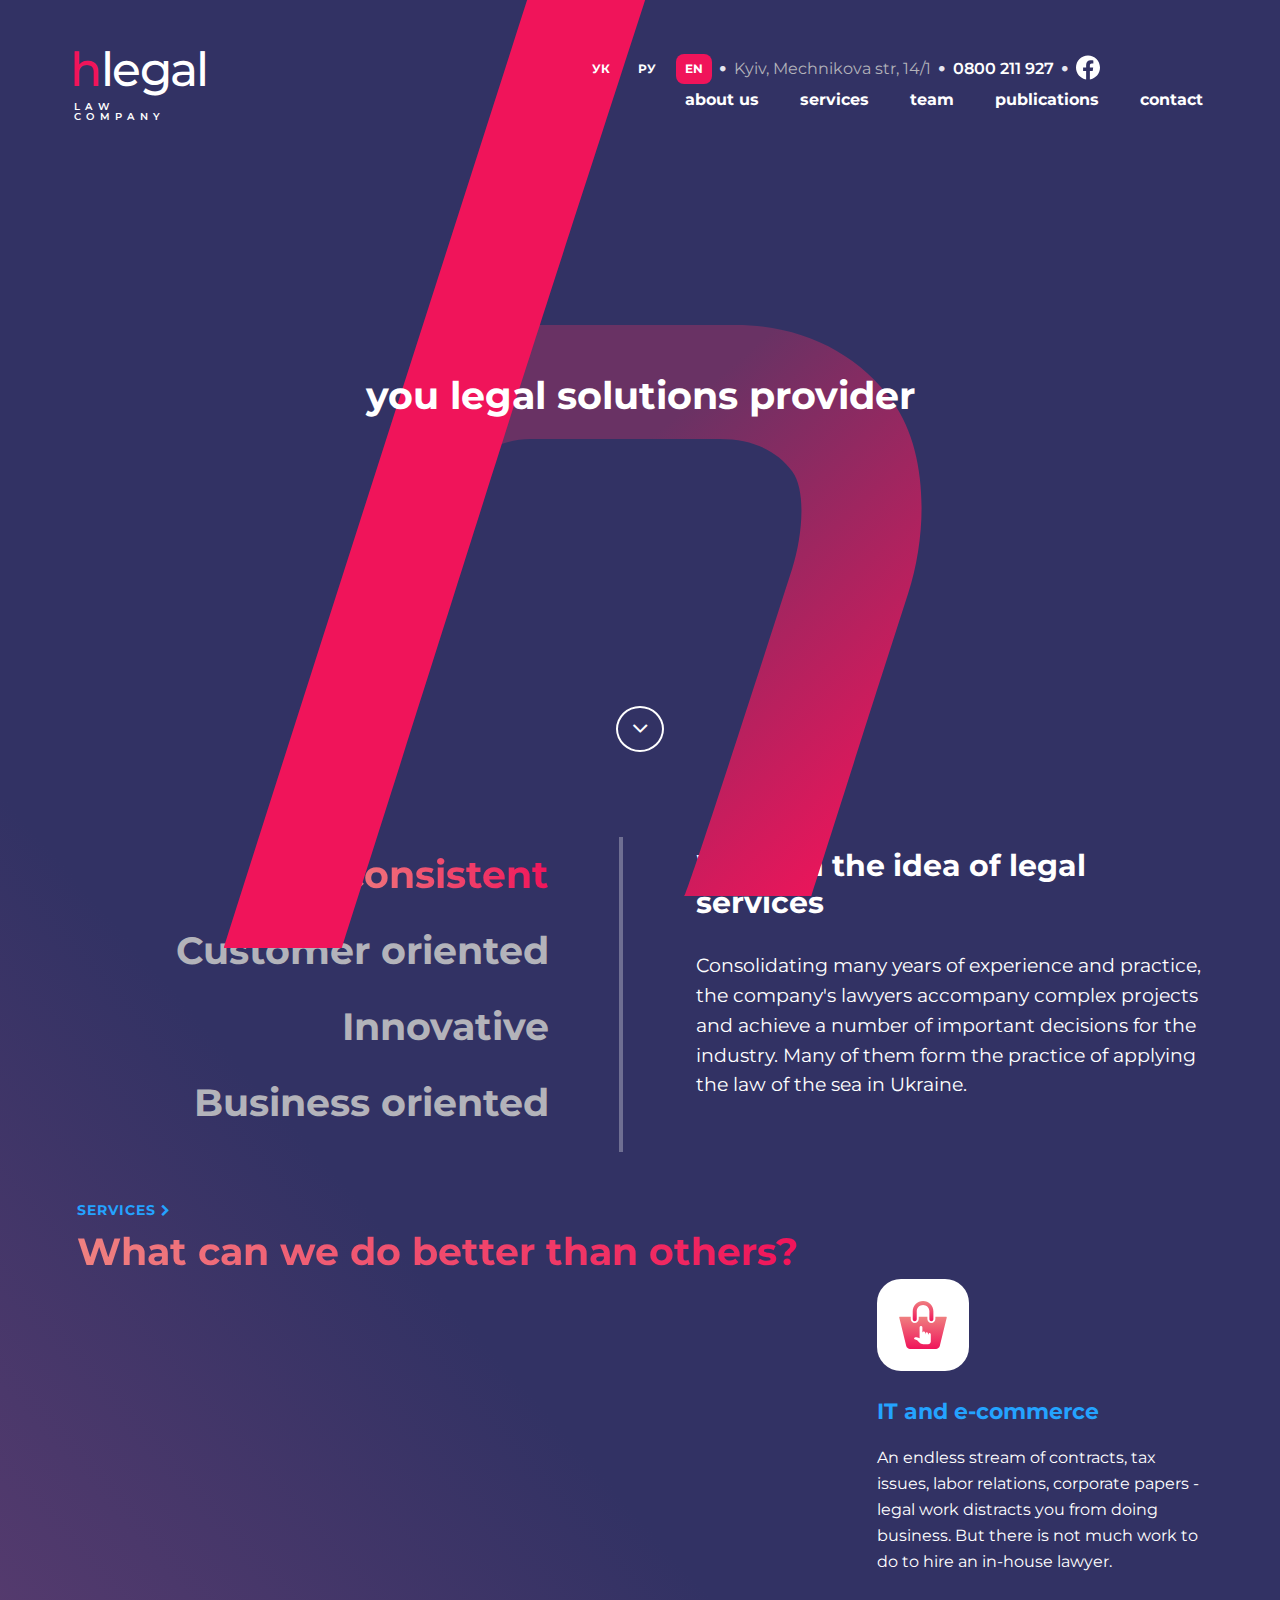
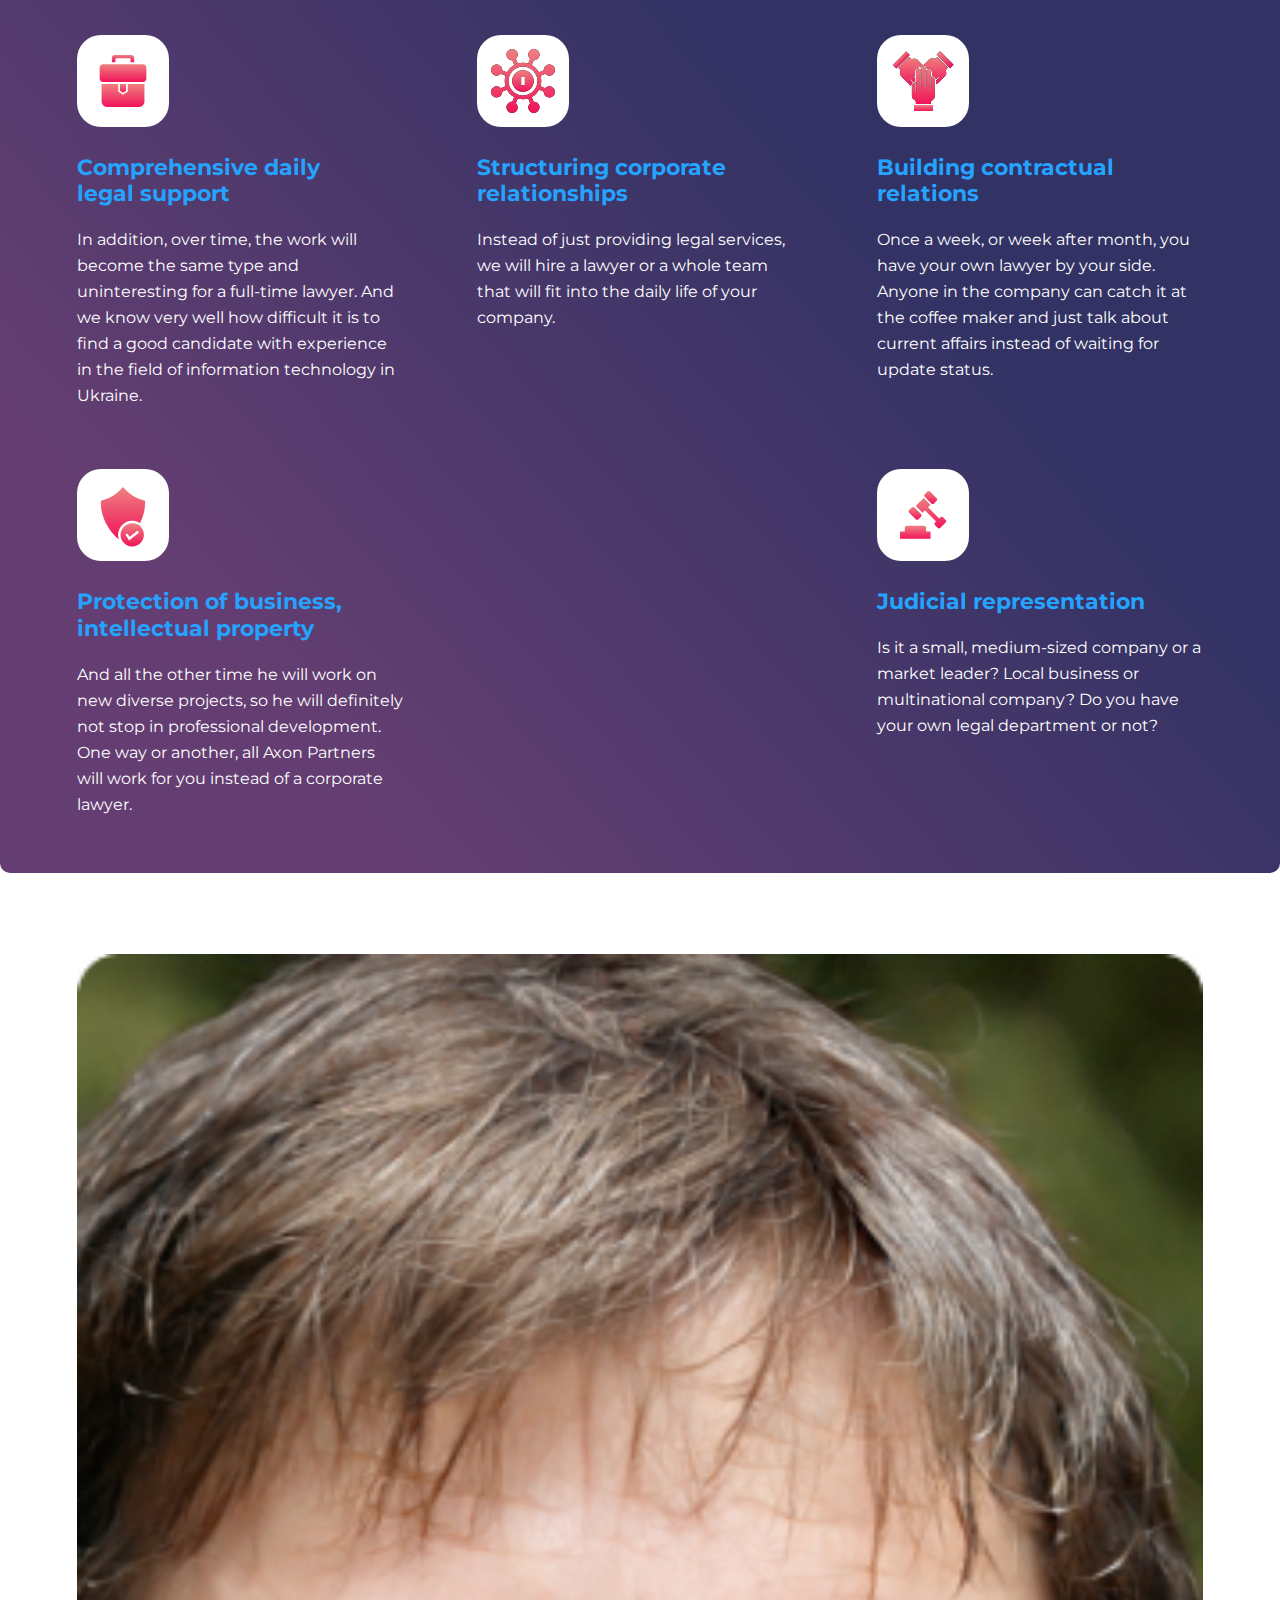
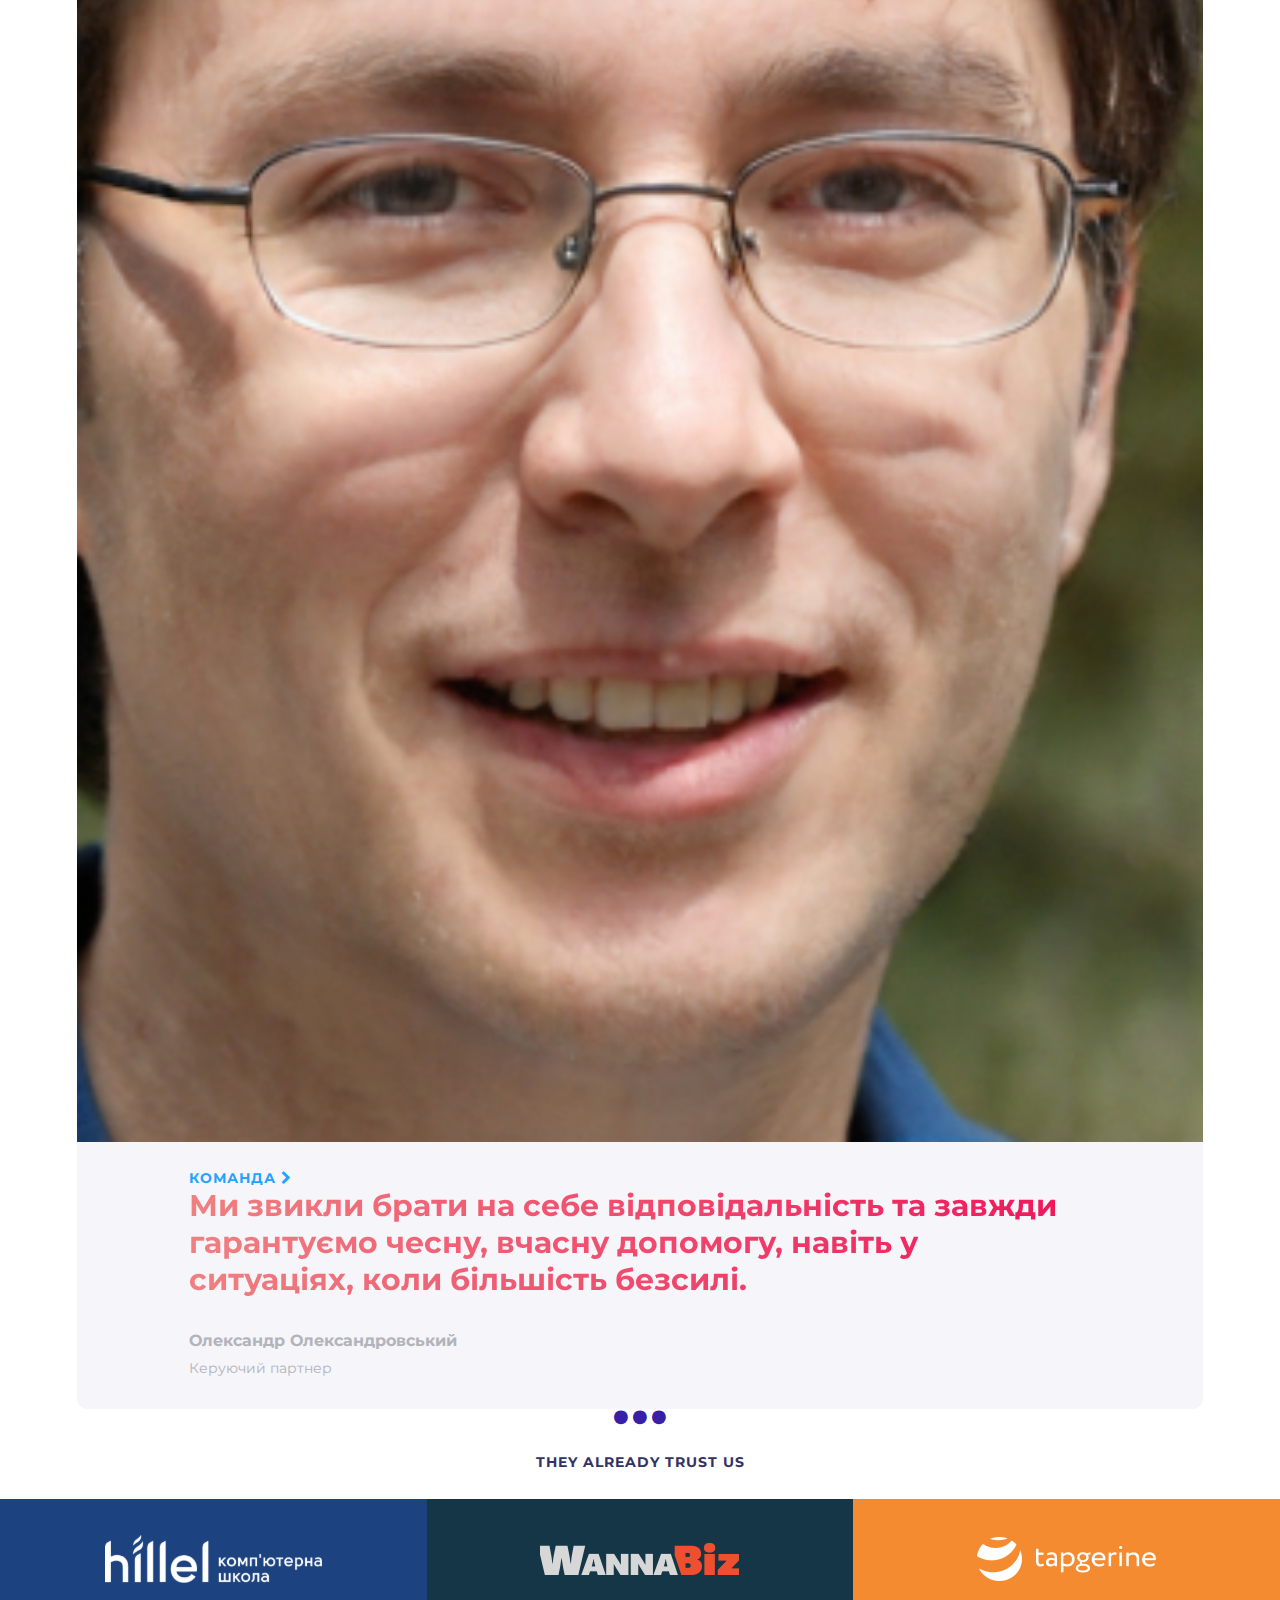
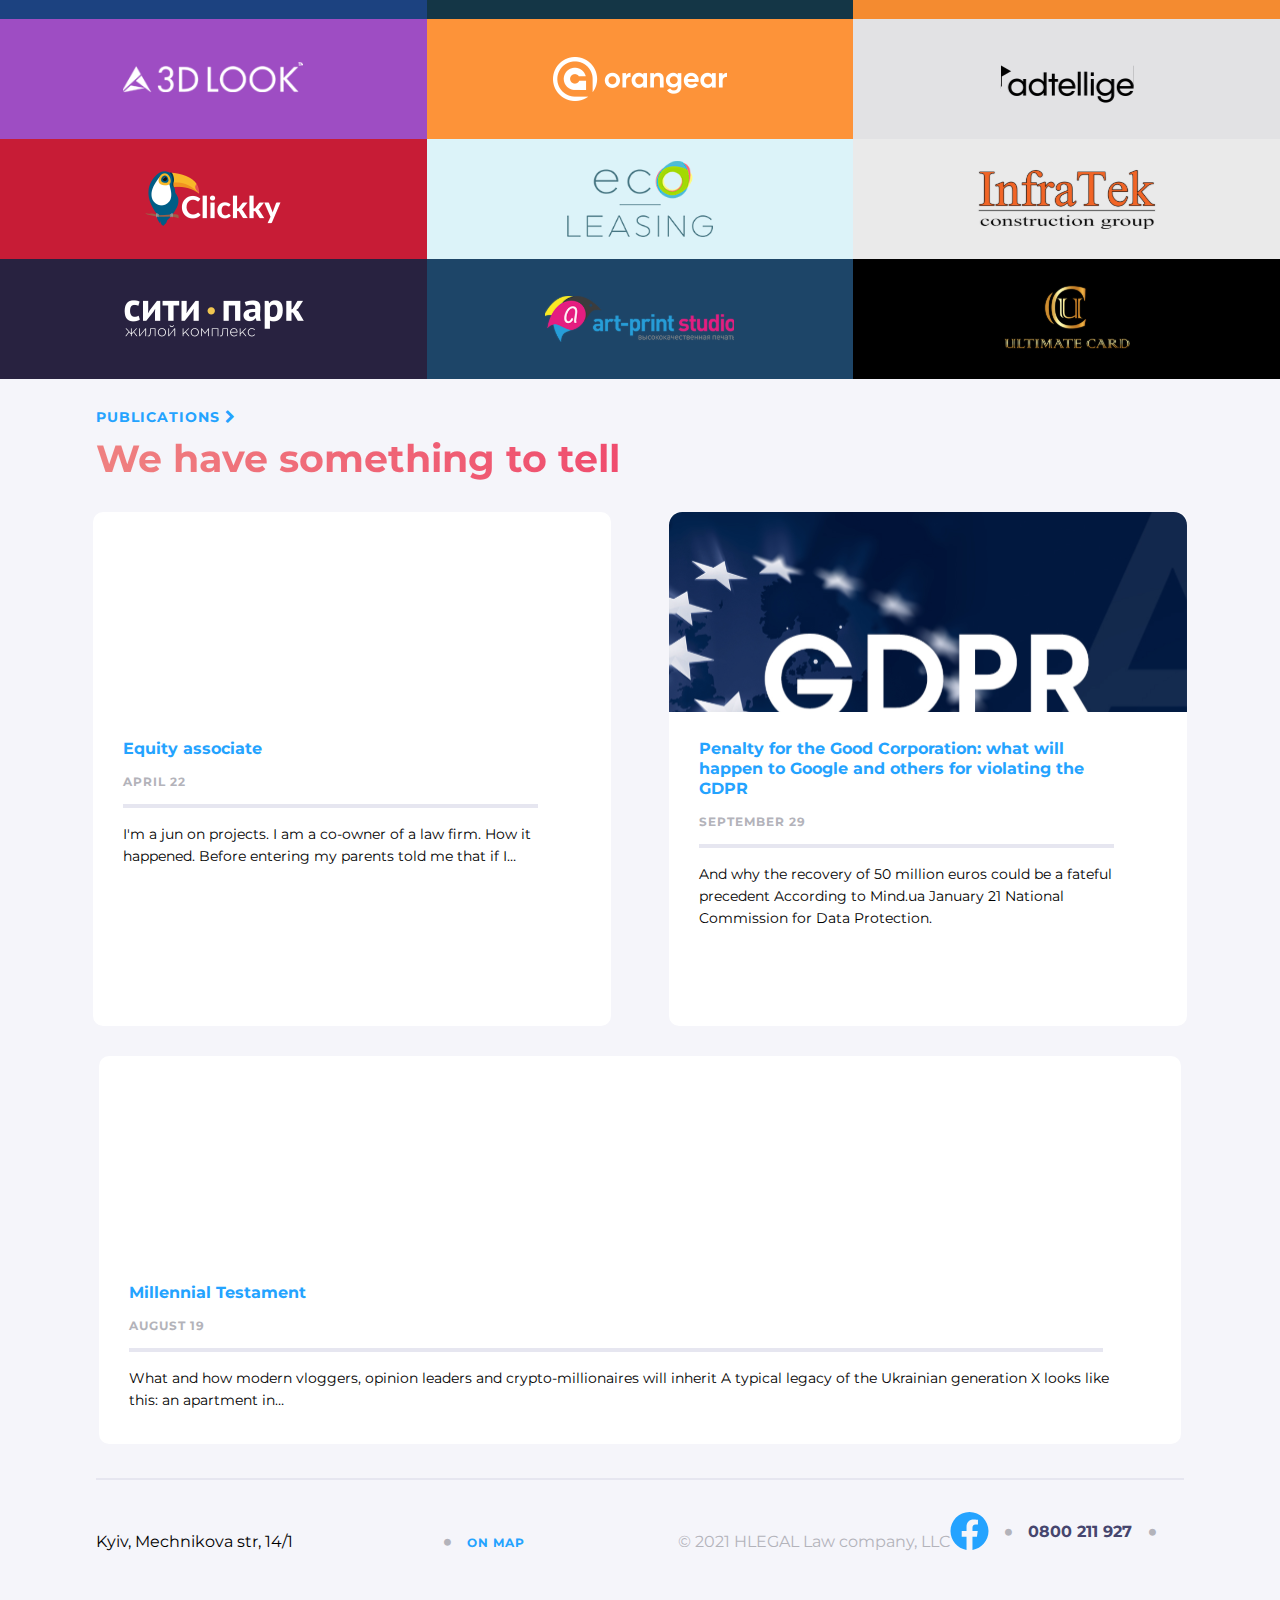
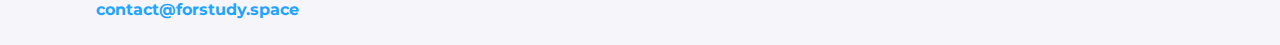
==== commit bf6bc48f: "delete bootstrap slider. started make slider JS" ====
--- a/index.html
+++ b/index.html
@@ -11,8 +11,6 @@
     <link
         href="https://fonts.googleapis.com/css2?family=Montserrat:ital,wght@0,100;0,200;0,300;0,400;0,500;0,600;0,700;0,800;0,900;1,100;1,200;1,300;1,400;1,500;1,600;1,700;1,800;1,900&display=swap"
         rel="stylesheet">
-    <link href="https://cdn.jsdelivr.net/npm/bootstrap@5.1.3/dist/css/bootstrap.min.css" rel="stylesheet"
-        integrity="sha384-1BmE4kWBq78iYhFldvKuhfTAU6auU8tT94WrHftjDbrCEXSU1oBoqyl2QvZ6jIW3" crossorigin="anonymous">
     <link rel="stylesheet" href="css/font-awesome-4.7.0/css/font-awesome.css">
     <link rel="stylesheet" href="css/style.css">
 </head>
@@ -42,7 +40,8 @@
                         <i class="fa fa-circle"></i>
 
                         <a class="social__networking" href="https://www.facebook.com/">
-                            <img class="social__networking-icon" src="img/decoration_icon/facebook_white_icon.svg" alt="">
+                            <img class="social__networking-icon" src="img/decoration_icon/facebook_white_icon.svg"
+                                alt="">
                         </a>
                     </div>
 
@@ -116,16 +115,18 @@
                     <li class="specifications__item">Innovative</li>
                     <li class="specifications__item">Business oriented</li>
                 </ul>
-                <h3 class="section__titel">
-                    We turn the idea of legal services
-                </h3>
-                <p class="section__text">
-                    Consolidating many years of experience and practice, the company's lawyers accompany complex
-                    projects
-                    and achieve a number of important decisions for the industry. Many of them form the practice of
-                    applying
-                    the law of the sea in Ukraine.
-                </p>
+                <div class="article__item">
+                    <h3 class="descrition__titel">
+                        We turn the idea of legal services
+                    </h3>
+                    <p class="description__text">
+                        Consolidating many years of experience and practice, the company's lawyers accompany complex
+                        projects
+                        and achieve a number of important decisions for the industry. Many of them form the practice of
+                        applying
+                        the law of the sea in Ukraine.
+                    </p>
+                </div>
                 <a href="#">
                     Services
                     <i class="fa fa-chevron-right"></i>
@@ -210,7 +211,121 @@
         </section>
 
         <section class="section__person">
-            <div id="carouselExampleIndicators" class="carousel slide" data-bs-ride="carousel">
+            <div class="section__item">
+                <div class="slider">
+                    <div class="slider__item">
+                        <div class="content__box">
+                            <img class="d-block img__mobile" src="img/employees/aleksandr_mobile.jpg" alt="...">
+                            <img class="d-block tablet__sd" src="img/employees/aleksandr_tabletSD.jpg" alt="...">
+                            <img class="d-block tablet__hd" src="img/employees/aleksandr_tabletHD.jpg" alt="...">
+                            <img class="d-block desktop__hd" src="img/employees/Aleksandr_desktopHD.jpg" alt="...">
+                            <img class="d-block desktop__sd" src="img/employees/Aleksandr_desktopSD.jpg" alt="...">
+
+                            <div class="box__person">
+                                <h5 class="chapter">
+                                    <a href="#">
+                                        команда
+                                        <i class="fa fa-chevron-right"></i>
+                                    </a>
+                                </h5>
+                                <p class="person__desription">
+                                    Ми звикли брати на себе відповідальність та завжди гарантуємо чесну, вчасну
+                                    допомогу,
+                                    навіть
+                                    у ситуаціях, коли більшість безсилі.
+                                </p>
+                                <h6 class="person__name">
+                                    Олександр Олександровський
+                                </h6>
+                                <p class="person__specifics">
+                                    Керуючий партнер
+                                </p>
+                            </div>
+                        </div>
+
+                    </div>
+
+                    <div class="slider__item">
+                        <div class="content__box">
+                            <img class="d-block img__mobile" src="img/employees/aleksandr_mobile.jpg" alt="...">
+                            <img class="d-block tablet__sd" src="img/employees/aleksandr_tabletSD.jpg" alt="...">
+                            <img class="d-block tablet__hd" src="img/employees/aleksandr_tabletHD.jpg" alt="...">
+                            <img class="d-block desktop__hd" src="img/employees/Aleksandr_desktopHD.jpg" alt="...">
+                            <img class="d-block desktop__sd" src="img/employees/Aleksandr_desktopSD.jpg" alt="...">
+
+                            <div class="box__person">
+                                <h5 class="chapter">
+                                    <a href="#">
+                                        команда
+                                        <i class="fa fa-chevron-right"></i>
+                                    </a>
+                                </h5>
+                                <p class="person__desription">
+                                    Ми звикли брати на себе відповідальність та завжди гарантуємо чесну, вчасну
+                                    допомогу,
+                                    навіть
+                                    у ситуаціях, коли більшість безсилі.
+                                </p>
+                                <h6 class="person__name">
+                                    Олександр Олександровський
+                                </h6>
+                                <p class="person__specifics">
+                                    Керуючий партнер
+                                </p>
+                            </div>
+                        </div>
+
+                    </div>
+
+                    <div class="slider__item">
+                        <div class="content__box">
+                            <img class="d-block img__mobile" src="img/employees/aleksandr_mobile.jpg" alt="...">
+                            <img class="d-block tablet__sd" src="img/employees/aleksandr_tabletSD.jpg" alt="...">
+                            <img class="d-block tablet__hd" src="img/employees/aleksandr_tabletHD.jpg" alt="...">
+                            <img class="d-block desktop__hd" src="img/employees/Aleksandr_desktopHD.jpg" alt="...">
+                            <img class="d-block desktop__sd" src="img/employees/Aleksandr_desktopSD.jpg" alt="...">
+
+                            <div class="box__person">
+                                <h5 class="chapter">
+                                    <a href="#">
+                                        команда
+                                        <i class="fa fa-chevron-right"></i>
+                                    </a>
+                                </h5>
+                                <p class="person__desription">
+                                    Ми звикли брати на себе відповідальність та завжди гарантуємо чесну, вчасну
+                                    допомогу,
+                                    навіть
+                                    у ситуаціях, коли більшість безсилі.
+                                </p>
+                                <h6 class="person__name">
+                                    Олександр Олександровський
+                                </h6>
+                                <p class="person__specifics">
+                                    Керуючий партнер
+                                </p>
+                            </div>
+                        </div>
+
+                    </div>
+
+                    <!-- Кнопки-стрелочки -->
+                    <div>
+
+                        <a class="next" onclick="nextSlide()">
+                            <i class="fa fa-circle"></i>
+                        </a>
+                        <a class="next" onclick="nextSlide()">
+                            <i class="fa fa-circle"></i>
+                        </a>
+                        <a class="next" onclick="nextSlide()">
+                            <i class="fa fa-circle"></i>
+                        </a>
+                    </div>
+                </div>
+
+            </div>
+            <!-- <div id="carouselExampleIndicators" class="carousel slide" data-bs-ride="carousel">
                 <div class="carousel-indicators">
                     <button type="button" data-bs-target="#carouselExampleIndicators" data-bs-slide-to="0"
                         class="active" aria-current="true" aria-label="Slide 1"></button>
@@ -304,7 +419,7 @@
                     </div>
 
                 </div>
-            </div>
+            </div> -->
         </section>
 
 
@@ -352,100 +467,95 @@
                     <img src="img/client_logo/ultimate_card.svg" alt="">
                 </div>
             </div>
-
-
-            <section class="section__publication">
-                <a href="#">
-                    Publications
-                    <i class="fa fa-chevron-right"></i>
+        </section>
+
+
+        <section class="section__publication">
+            <a href="#">
+                Publications
+                <i class="fa fa-chevron-right"></i>
+            </a>
+            <h2>
+                We have
+                something to tell
+            </h2>
+            <div class="publication__box">
+                <article class="publication">
+                    <div class="publication__img firs-publication"></div>
+                    <h3>
+                        Equity associate
+                    </h3>
+                    <h4>
+                        April 22
+                    </h4>
+                    <p>
+                        I'm a jun on projects. I am a co-owner of a law firm. How it happened. Before entering my
+                        parents
+                        told me that if I…
+
+                    </p>
+
+                </article>
+                <article class="publication">
+                    <div class="publication__img second-publication"></div>
+                    <h3>
+                        Penalty for the Good Corporation: what will happen to Google and others for violating the
+                        GDPR
+                    </h3>
+                    <h4>
+                        September 29
+                    </h4>
+                    <p>
+                        And why the recovery of 50 million euros could be a fateful precedent According to Mind.ua
+                        January
+                        21 National Commission for Data Protection.
+                    </p>
+
+                </article>
+                <article class="publication ">
+                    <div class="publication__img third-publication"></div>
+                    <h3>
+                        Millennial Testament
+                    </h3>
+                    <h4>
+                        August 19
+                    </h4>
+                    <p>
+                        What and how modern vloggers, opinion leaders and crypto-millionaires will inherit A typical
+                        legacy
+                        of the Ukrainian generation X looks like this: an apartment in…
+                    </p>
+
+                </article>
+            </div>
+        </section>
+        <div class="footer__wrapper">
+            <footer class="footer">
+                <p class="location__contact">
+                    Kyiv, Mechnikova str, 14/1
+                </p>
+                <i class="fa fa-circle"></i>
+                <a class="map__link" href="#">
+                    On map
                 </a>
-                <h2>
-                    We have
-                    something to tell
-                </h2>
-                <div class="publication__box">
-                    <article class="publication">
-                        <div class="publication__img firs-publication"></div>
-                        <h3>
-                            Equity associate
-                        </h3>
-                        <h4>
-                            April 22
-                        </h4>
-                        <p>
-                            I'm a jun on projects. I am a co-owner of a law firm. How it happened. Before entering my
-                            parents
-                            told me that if I…
-
-                        </p>
-
-                    </article>
-                    <article class="publication">
-                        <div class="publication__img second-publication"></div>
-                        <h3>
-                            Penalty for the Good Corporation: what will happen to Google and others for violating the
-                            GDPR
-                        </h3>
-                        <h4>
-                            September 29
-                        </h4>
-                        <p>
-                            And why the recovery of 50 million euros could be a fateful precedent According to Mind.ua
-                            January
-                            21 National Commission for Data Protection.
-                        </p>
-
-                    </article>
-                    <article class="publication ">
-                        <div class="publication__img third-publication"></div>
-                        <h3>
-                            Millennial Testament
-                        </h3>
-                        <h4>
-                            August 19
-                        </h4>
-                        <p>
-                            What and how modern vloggers, opinion leaders and crypto-millionaires will inherit A typical
-                            legacy
-                            of the Ukrainian generation X looks like this: an apartment in…
-                        </p>
-
-                    </article>
-                </div>
-            </section>
-            <div class="footer__wrapper">
-                <footer class="footer">
-                    <p class="location__contact">
-                        Kyiv, Mechnikova str, 14/1
-                    </p>
-                    <i class="fa fa-circle"></i>
-                    <a class="map__link" href="#">
-                        On map
-                    </a>
-                    <a class="social__networking" href="https://www.facebook.com/">
-                        <img src="img/decoration_icon/facebook_icon.svg" alt="">
-                    </a>
-                    <i class="fa fa-circle"></i>
-                    <p class="contact__number">
-                        0800 211 927
-                    </p>
-                    <i class="fa fa-circle"></i>
-                    <p class="contact__mail">
-                        contact@forstudy.space
-                    </p>
-                    <span class="copyright">
-                        © 2021 HLEGAL Law company, LLC
-                    </span>
-                </footer>
-            </div>
-
-
-
+                <a class="social__networking" href="https://www.facebook.com/">
+                    <img src="img/decoration_icon/facebook_icon.svg" alt="">
+                </a>
+                <i class="fa fa-circle"></i>
+                <p class="contact__number">
+                    0800 211 927
+                </p>
+                <i class="fa fa-circle"></i>
+                <p class="contact__mail">
+                    contact@forstudy.space
+                </p>
+                <span class="copyright">
+                    © 2021 HLEGAL Law company, LLC
+                </span>
+            </footer>
+        </div>
     </div>
-    <script src="https://cdnjs.cloudflare.com/ajax/libs/twitter-bootstrap/5.1.3/js/bootstrap.min.js"
-        integrity="sha512-OvBgP9A2JBgiRad/mM36mkzXSXaJE9BEIENnVEmeZdITvwT09xnxLtT4twkCa8m/loMbPHsvPl0T8lRGVBwjlQ=="
-        crossorigin="anonymous" referrerpolicy="no-referrer">
-    </script>
+    <script src="../js/main.js"></script>
 </body>
 
 </html>--- a/css/style.css
+++ b/css/style.css
@@ -96,14 +96,20 @@
     -webkit-box-pack: end;
         -ms-flex-pack: end;
             justify-content: flex-end;
-    -webkit-box-align: center;
-        -ms-flex-align: center;
-            align-items: center;
+  }
+  .wrapper .section__main .header .header__section .header__contact .fa-circle {
+    display: none;
+  }
+  .wrapper .section__main .header .header__section .header__contact .location__contact {
+    display: none;
   }
   .wrapper .section__main .header .header__section .header__contact .phone {
     font-size: 1rem;
     color: #fff;
     margin-right: 7%;
+  }
+  .wrapper .section__main .header .header__section .header__contact .social__networking {
+    display: none;
   }
   .wrapper .section__main .header .header__menu {
     display: -webkit-box;
@@ -255,106 +261,10 @@
     left: 0;
     width: 100%;
   }
-  .wrapper .footer__wrapper {
-    background: #F5F5FA;
-    width: 100%;
-  }
-  .wrapper .footer__wrapper .footer {
-    -webkit-box-orient: horizontal;
-    -webkit-box-direction: normal;
-        -ms-flex-direction: row;
-            flex-direction: row;
-    -ms-flex-wrap: wrap;
-        flex-wrap: wrap;
-    padding-top: 10px;
-    width: 85%;
-    margin-left: 7.5%;
-  }
-  .wrapper .footer__wrapper .footer .location__contact,
-  .wrapper .footer__wrapper .footer .map__link,
-  .wrapper .footer__wrapper .footer .copyright,
-  .wrapper .footer__wrapper .footer .fa-circle:first-of-type {
-    margin-top: 17px;
-  }
-  .wrapper .footer__wrapper .footer .location__contact {
-    width: 30.5%;
-    -webkit-box-ordinal-group: -1;
-        -ms-flex-order: -2;
-            order: -2;
-  }
-  .wrapper .footer__wrapper .footer .map__link {
-    -webkit-box-ordinal-group: -1;
-        -ms-flex-order: -2;
-            order: -2;
-  }
-  .wrapper .footer__wrapper .footer .copyright {
-    -webkit-box-ordinal-group: 0;
-        -ms-flex-order: -1;
-            order: -1;
-    margin-left: 14%;
-  }
-  .wrapper .footer__wrapper .footer .fa-circle {
-    margin: 0;
-    display: inline;
-    font-size: 0.5rem;
-    color: #B3B3BA;
-    margin-right: 1.5%;
-    margin-left: 1.5%;
-  }
-  .wrapper .footer__wrapper .footer .fa-circle:first-of-type {
-    -webkit-box-ordinal-group: -1;
-        -ms-flex-order: -2;
-            order: -2;
-  }
-  .wrapper .footer__wrapper .footer .social__networking,
-  .wrapper .footer__wrapper .footer .contact__number,
-  .wrapper .footer__wrapper .footer .contact__mail,
-  .wrapper .footer__wrapper .footer .fa-circle:nth-of-type(2),
-  .wrapper .footer__wrapper .footer .fa-circle:nth-of-type(3) {
-    margin-top: 22px;
-    margin-bottom: 25px;
-  }
 }
 
 @media screen and (min-width: 768px) {
-  .wrapper .section__main .header {
-    position: relative;
-    z-index: 10;
-  }
   .wrapper .section__main .header .header__section {
-    display: -webkit-box;
-    display: -ms-flexbox;
-    display: flex;
-    -webkit-box-pack: start;
-        -ms-flex-pack: start;
-            justify-content: flex-start;
-    width: 100%;
-    background: none;
-  }
-  .wrapper .section__main .header .header__section .language__menu {
-    display: -webkit-box;
-    display: -ms-flexbox;
-    display: flex;
-    -webkit-box-pack: justify;
-        -ms-flex-pack: justify;
-            justify-content: space-between;
-    width: 12%;
-    padding: 0;
-    margin-top: 52px;
-    margin-left: 8.2%;
-  }
-  .wrapper .section__main .header .header__section .language__menu .language__item {
-    margin: 0;
-    padding: 6%;
-    border-radius: 8px;
-    font-size: 0.75rem;
-    color: #fff;
-  }
-  .wrapper .section__main .header .header__section .language__menu .language__item:last-of-type {
-    background: #f0145a;
-  }
-  .wrapper .section__main .header .header__section .header__contact {
-    width: 55%;
     display: -webkit-box;
     display: -ms-flexbox;
     display: flex;
@@ -364,14 +274,46 @@
     -webkit-box-align: center;
         -ms-flex-align: center;
             align-items: center;
-    margin-top: 49px;
+    width: 100%;
+    background: none;
+  }
+  .wrapper .section__main .header .header__section .language__menu {
+    display: -webkit-box;
+    display: -ms-flexbox;
+    display: flex;
+    -webkit-box-pack: justify;
+        -ms-flex-pack: justify;
+            justify-content: space-between;
+    width: 12.3%;
+    padding: 0;
+    margin-top: 48px;
+    margin-left: 8.2%;
+  }
+  .wrapper .section__main .header .header__section .language__menu .language__item {
+    margin: 0;
+    padding: 6%;
+  }
+  .wrapper .section__main .header .header__section .header__contact {
+    width: 50%;
+    display: -webkit-box;
+    display: -ms-flexbox;
+    display: flex;
+    -webkit-box-pack: none;
+        -ms-flex-pack: none;
+            justify-content: none;
+    -webkit-box-align: center;
+        -ms-flex-align: center;
+            align-items: center;
+    margin-top: 48px;
   }
   .wrapper .section__main .header .header__section .header__contact .fa-circle {
+    display: inline;
     color: #E6E6F0;
     font-size: 0.4rem;
-    margin: 0 2%;
+    margin: 0 1.5%;
   }
   .wrapper .section__main .header .header__section .header__contact .location__contact {
+    display: inline;
     color: #B3B3BA;
     font-weight: normal;
     font-size: 1rem;
@@ -380,6 +322,9 @@
   .wrapper .section__main .header .header__section .header__contact .phone {
     font-weight: 600;
     margin-right: 0;
+  }
+  .wrapper .section__main .header .header__section .header__contact .social__networking {
+    display: inline;
   }
   .wrapper .section__main .header .header__menu {
     display: -webkit-box;
@@ -460,64 +405,102 @@
   .wrapper .section__main .header .nav .nav__link:active {
     color: #f0145a;
   }
-  .wrapper .footer__wrapper {
-    background: #F5F5FA;
-    width: 100%;
-  }
-  .wrapper .footer__wrapper .footer {
+}
+
+@media screen and (min-width: 1024px) {
+  .wrapper .section__main .header {
+    position: none;
+    display: -webkit-box;
+    display: -ms-flexbox;
+    display: flex;
+  }
+  .wrapper .section__main .header .header__section {
+    -webkit-box-pack: end;
+        -ms-flex-pack: end;
+            justify-content: flex-end;
+    -webkit-box-align: center;
+        -ms-flex-align: center;
+            align-items: center;
+    -webkit-box-ordinal-group: 3;
+        -ms-flex-order: 2;
+            order: 2;
+    margin-top: 16px;
+  }
+  .wrapper .section__main .header .header__section .language__menu {
+    margin-top: 0;
+    width: 12%;
+  }
+  .wrapper .section__main .header .header__section .language__menu .language__item {
+    padding: 7%;
+  }
+  .wrapper .section__main .header .header__section .header__contact {
+    -webkit-box-pack: start;
+        -ms-flex-pack: start;
+            justify-content: flex-start;
+    margin-top: 0;
+    -webkit-box-align: center;
+        -ms-flex-align: center;
+            align-items: center;
+    width: 53%;
+  }
+  .wrapper .section__main .header .header__menu {
+    display: -webkit-box;
+    display: -ms-flexbox;
+    display: flex;
+    -webkit-box-ordinal-group: 2;
+        -ms-flex-order: 1;
+            order: 1;
+    -webkit-box-pack: justify;
+        -ms-flex-pack: justify;
+            justify-content: space-between;
+    margin-top: 46px;
+    margin-left: 5.5%;
+  }
+  .wrapper .section__main .header .header__menu .logo__wrapper {
+    width: 100%;
+  }
+  .wrapper .section__main .header .header__menu .logo__wrapper .logo {
+    display: -webkit-box;
+    display: -ms-flexbox;
+    display: flex;
     -webkit-box-orient: horizontal;
     -webkit-box-direction: normal;
         -ms-flex-direction: row;
             flex-direction: row;
-    -ms-flex-wrap: wrap;
-        flex-wrap: wrap;
-    padding-top: 10px;
-    width: 85%;
-    margin-left: 7.5%;
-  }
-  .wrapper .footer__wrapper .footer .location__contact,
-  .wrapper .footer__wrapper .footer .map__link,
-  .wrapper .footer__wrapper .footer .copyright,
-  .wrapper .footer__wrapper .footer .fa-circle:first-of-type {
-    margin-top: 17px;
-  }
-  .wrapper .footer__wrapper .footer .location__contact {
-    width: 30.5%;
-    -webkit-box-ordinal-group: -1;
-        -ms-flex-order: -2;
-            order: -2;
-  }
-  .wrapper .footer__wrapper .footer .map__link {
-    -webkit-box-ordinal-group: -1;
-        -ms-flex-order: -2;
-            order: -2;
-  }
-  .wrapper .footer__wrapper .footer .copyright {
-    -webkit-box-ordinal-group: 0;
-        -ms-flex-order: -1;
-            order: -1;
-    margin-left: 14%;
-  }
-  .wrapper .footer__wrapper .footer .fa-circle {
-    margin: 0;
-    display: inline;
-    font-size: 0.5rem;
-    color: #B3B3BA;
-    margin-right: 1.5%;
-    margin-left: 1.5%;
-  }
-  .wrapper .footer__wrapper .footer .fa-circle:first-of-type {
-    -webkit-box-ordinal-group: -1;
-        -ms-flex-order: -2;
-            order: -2;
-  }
-  .wrapper .footer__wrapper .footer .social__networking,
-  .wrapper .footer__wrapper .footer .contact__number,
-  .wrapper .footer__wrapper .footer .contact__mail,
-  .wrapper .footer__wrapper .footer .fa-circle:nth-of-type(2),
-  .wrapper .footer__wrapper .footer .fa-circle:nth-of-type(3) {
-    margin-top: 22px;
-    margin-bottom: 25px;
+    margin-top: 0;
+    margin-left: 0;
+  }
+  .wrapper .section__main .header .header__menu .logo__wrapper .logo p {
+    font-size: 2.95rem;
+    letter-spacing: -0.1rem;
+  }
+  .wrapper .section__main .header .header__menu .logo__wrapper .logo p:last-of-type {
+    display: none;
+  }
+  .wrapper .section__main .header .header__menu .logo__wrapper .logo .logo__item {
+    display: none;
+  }
+  .wrapper .section__main .header .header__menu .logo__wrapper .logo__titel {
+    width: 100%;
+    margin-top: 9px;
+    margin-left: 2.5%;
+    font-size: 0.6rem;
+    letter-spacing: 0.335rem;
+  }
+  .wrapper .section__main .header .nav {
+    display: -webkit-box;
+    display: -ms-flexbox;
+    display: flex;
+    -webkit-box-align: center;
+        -ms-flex-align: center;
+            align-items: center;
+    -webkit-box-pack: justify;
+        -ms-flex-pack: justify;
+            justify-content: space-between;
+    top: 90px;
+    left: 51%;
+    width: 40.5%;
+    background: none;
   }
 }
 
@@ -617,14 +600,16 @@
     background-clip: text;
     background-image: linear-gradient(90.13deg, #EF8080 0.84%, #F0145A 99.96%);
   }
-  .wrapper .section__main .article__description .section__titel {
+  .wrapper .section__main .article__description .article__item {
     margin-top: 27px;
+  }
+  .wrapper .section__main .article__description .article__item .descrition__titel {
     font-weight: bold;
     font-size: 1.25rem;
     line-height: 1.5rem;
     color: #fff;
   }
-  .wrapper .section__main .article__description .section__text {
+  .wrapper .section__main .article__description .article__item .description__text {
     margin-top: 32px;
     font-size: 1.18rem;
     line-height: 1.87rem;
@@ -675,38 +660,49 @@
     width: 85%;
     margin-left: 7.5%;
   }
-  .wrapper .section__person .carousel .carousel-indicators button {
-    margin: 8px;
-    width: 16px;
-    height: 16px;
-    border-radius: 50%;
-    background-color: #24a3ff;
-  }
-  .wrapper .section__person .carousel .carousel-inner {
-    height: 1218px;
-  }
-  .wrapper .section__person .carousel .carousel-inner .carousel-item {
+  .wrapper .section__person .section__item {
+    width: 100%;
+  }
+  .wrapper .section__person .section__item .slider {
+    width: 100%;
+    display: -webkit-box;
+    display: -ms-flexbox;
+    display: flex;
+    -webkit-box-align: center;
+        -ms-flex-align: center;
+            align-items: center;
+    -webkit-box-orient: vertical;
+    -webkit-box-direction: normal;
+        -ms-flex-direction: column;
+            flex-direction: column;
+  }
+  .wrapper .section__person .section__item .slider .slider__item {
+    width: 100%;
+    -webkit-animation-name: fade;
+            animation-name: fade;
+    -webkit-animation-duration: 1.5s;
+            animation-duration: 1.5s;
     background: #f5f5fa;
     border-radius: 10px;
     margin-top: 51px;
   }
-  .wrapper .section__person .carousel .carousel-inner .carousel-item .img__mobile {
-    width: 100%;
-  }
-  .wrapper .section__person .carousel .carousel-inner .carousel-item .tablet__sd,
-  .wrapper .section__person .carousel .carousel-inner .carousel-item .tablet__hd,
-  .wrapper .section__person .carousel .carousel-inner .carousel-item .desktop__hd,
-  .wrapper .section__person .carousel .carousel-inner .carousel-item .desktop__sd {
+  .wrapper .section__person .section__item .slider .slider__item .content__box .img__mobile {
+    width: 100%;
+  }
+  .wrapper .section__person .section__item .slider .slider__item .content__box .tablet__sd,
+  .wrapper .section__person .section__item .slider .slider__item .content__box .tablet__hd,
+  .wrapper .section__person .section__item .slider .slider__item .content__box .desktop__hd,
+  .wrapper .section__person .section__item .slider .slider__item .content__box .desktop__sd {
     position: absolute;
     top: -9999px;
     left: -9999px;
   }
-  .wrapper .section__person .carousel .carousel-inner .carousel-item .box__person {
+  .wrapper .section__person .section__item .slider .slider__item .content__box .box__person {
     width: 80%;
     margin-left: 10%;
     margin-top: 25px;
   }
-  .wrapper .section__person .carousel .carousel-inner .carousel-item .box__person .chapter a {
+  .wrapper .section__person .section__item .slider .slider__item .content__box .box__person .chapter a {
     font-size: 0.875rem;
     line-height: 1.0625rem;
     letter-spacing: 1px;
@@ -715,7 +711,7 @@
     text-transform: uppercase;
     color: #24A3FF;
   }
-  .wrapper .section__person .carousel .carousel-inner .carousel-item .box__person .person__desription {
+  .wrapper .section__person .section__item .slider .slider__item .content__box .box__person .person__desription {
     font-weight: bold;
     font-size: 1.87rem;
     line-height: 2.3125rem;
@@ -724,7 +720,7 @@
     background-clip: text;
     background-image: linear-gradient(90.13deg, #EF8080 0.84%, #F0145A 99.96%);
   }
-  .wrapper .section__person .carousel .carousel-inner .carousel-item .box__person .person__name {
+  .wrapper .section__person .section__item .slider .slider__item .content__box .box__person .person__name {
     margin-top: 33px;
     margin-bottom: 6px;
     font-weight: bold;
@@ -732,11 +728,35 @@
     line-height: 1.25rem;
     color: #B3B3BA;
   }
-  .wrapper .section__person .carousel .carousel-inner .carousel-item .box__person .person__specifics {
+  .wrapper .section__person .section__item .slider .slider__item .content__box .box__person .person__specifics {
     margin-bottom: 30px;
     font-weight: normal;
     font-size: 0.875rem;
     line-height: 1.375rem;
+    color: #B3B3BA;
+  }
+  @-webkit-keyframes fade {
+    from {
+      opacity: 0.4;
+    }
+    to {
+      opacity: 1;
+    }
+  }
+  @keyframes fade {
+    from {
+      opacity: 0.4;
+    }
+    to {
+      opacity: 1;
+    }
+  }
+  .wrapper .section__person .section__item .slider .next {
+    cursor: pointer;
+    top: 35%;
+    color: #381fa8;
+  }
+  .wrapper .section__person .section__item .slider .next:active {
     color: #B3B3BA;
   }
   .wrapper .clients {
@@ -1048,12 +1068,14 @@
     font-size: 2.375rem;
     line-height: 2.875rem;
   }
-  .wrapper .section__main .article__description .section__titel {
+  .wrapper .section__main .article__description .article__item {
     margin-top: 60px;
-    font-size: 30px;
-    line-height: 37px;
-  }
-  .wrapper .section__main .article__description .section__text {
+  }
+  .wrapper .section__main .article__description .article__item .descrition__titel {
+    font-size: 1.875rem;
+    line-height: 2.3125rem;
+  }
+  .wrapper .section__main .article__description .article__item .description__text {
     font-size: 1.1875rem;
   }
   .wrapper .section__main .article__description a {
@@ -1222,38 +1244,100 @@
     background-image: url(../img/publications/publication_img_3.svg);
     background-position: 0 -90px;
   }
+  .wrapper .footer__wrapper {
+    background: #F5F5FA;
+    width: 100%;
+  }
+  .wrapper .footer__wrapper .footer {
+    -webkit-box-orient: horizontal;
+    -webkit-box-direction: normal;
+        -ms-flex-direction: row;
+            flex-direction: row;
+    -ms-flex-wrap: wrap;
+        flex-wrap: wrap;
+    padding-top: 10px;
+    width: 85%;
+    margin-left: 7.5%;
+  }
+  .wrapper .footer__wrapper .footer .location__contact,
+  .wrapper .footer__wrapper .footer .map__link,
+  .wrapper .footer__wrapper .footer .copyright,
+  .wrapper .footer__wrapper .footer .fa-circle:first-of-type {
+    margin-top: 17px;
+  }
+  .wrapper .footer__wrapper .footer .location__contact {
+    width: 30.5%;
+    -webkit-box-ordinal-group: -1;
+        -ms-flex-order: -2;
+            order: -2;
+  }
+  .wrapper .footer__wrapper .footer .map__link {
+    -webkit-box-ordinal-group: -1;
+        -ms-flex-order: -2;
+            order: -2;
+  }
+  .wrapper .footer__wrapper .footer .copyright {
+    -webkit-box-ordinal-group: 0;
+        -ms-flex-order: -1;
+            order: -1;
+    margin-left: 14%;
+  }
+  .wrapper .footer__wrapper .footer .fa-circle {
+    margin: 0;
+    display: inline;
+    font-size: 0.5rem;
+    color: #B3B3BA;
+    margin-right: 1.5%;
+    margin-left: 1.5%;
+  }
+  .wrapper .footer__wrapper .footer .fa-circle:first-of-type {
+    -webkit-box-ordinal-group: -1;
+        -ms-flex-order: -2;
+            order: -2;
+  }
+  .wrapper .footer__wrapper .footer .social__networking,
+  .wrapper .footer__wrapper .footer .contact__number,
+  .wrapper .footer__wrapper .footer .contact__mail,
+  .wrapper .footer__wrapper .footer .fa-circle:nth-of-type(2),
+  .wrapper .footer__wrapper .footer .fa-circle:nth-of-type(3) {
+    margin-top: 22px;
+    margin-bottom: 25px;
+  }
 }
 
-@media screen and (min-width: 768px) {
-  .wrapper .main {
+@media screen and (min-width: 1024px) {
+  .wrapper .section__main {
     margin-bottom: 30px;
   }
-  .wrapper .main .decoration__element {
-    width: 100%;
-  }
-  .wrapper .main .decoration__element .unit__first {
-    width: 62%;
+  .wrapper .section__main .decoration__element {
+    width: 100%;
+  }
+  .wrapper .section__main .decoration__element .unit__first {
+    width: 33%;
     position: relative;
     top: 0;
-    left: -10%;
+    left: 17.5%;
     z-index: 2;
   }
-  .wrapper .main .decoration__element .unit__last {
+  .wrapper .section__main .decoration__element .unit__last {
     position: absolute;
-    width: 60%;
-    top: 450px;
-    left: 25.5%;
-  }
-  .wrapper .main .section .main__titel {
-    width: 100%;
-  }
-  .wrapper .main .section .fa-angle-down {
-    top: 391px;
-    font-size: 1.7rem;
-    padding: 0.9% 1.5%;
-  }
-  .wrapper .main .section__description {
-    margin-top: 298px;
+    width: 37%;
+    top: 325px;
+    left: 35%;
+  }
+  .wrapper .section__main .article__top-titel .main__titel {
+    width: 100%;
+    margin-top: 250px;
+  }
+  .wrapper .section__main .article__top-titel .fa-angle-down {
+    top: 170px;
+    font-size: 1.6rem;
+    padding: 0.65% 1.1%;
+  }
+  .wrapper .section__main .article__description {
+    width: 88%;
+    margin-left: 6%;
+    margin-top: 160px;
     -ms-flex-wrap: wrap;
         flex-wrap: wrap;
     -webkit-box-orient: horizontal;
@@ -1263,57 +1347,48 @@
     -webkit-box-pack: justify;
         -ms-flex-pack: justify;
             justify-content: space-between;
-    padding-bottom: 55px;
-  }
-  .wrapper .main .section__description .specifications {
-    -ms-flex-wrap: wrap;
-        flex-wrap: wrap;
-    -webkit-box-align: none;
-        -ms-flex-align: none;
-            align-items: none;
-    -webkit-box-orient: horizontal;
-    -webkit-box-direction: normal;
-        -ms-flex-direction: row;
-            flex-direction: row;
-    -webkit-box-pack: justify;
-        -ms-flex-pack: justify;
-            justify-content: space-between;
-    padding-bottom: 11px;
-  }
-  .wrapper .main .section__description .specifications .specifications__item {
-    font-size: 2.375rem;
-    line-height: 2.875rem;
-  }
-  .wrapper .main .section__description .section__titel {
+  }
+  .wrapper .section__main .article__description .specifications {
+    width: 48.5%;
+    -webkit-box-align: end;
+        -ms-flex-align: end;
+            align-items: flex-end;
+    -webkit-box-orient: vertical;
+    -webkit-box-direction: normal;
+        -ms-flex-direction: column;
+            flex-direction: column;
+    padding-bottom: none;
+    padding-right: 6.2%;
+    border-right: solid 4px rgba(255, 255, 255, 0.3);
+    border-bottom: none;
+  }
+  .wrapper .section__main .article__description .specifications .specifications__item {
+    margin: 15px 0;
+  }
+  .wrapper .section__main .article__description .article__item {
+    width: 45%;
+    margin-top: 150px;
+    margin-left: 5%;
+  }
+  .wrapper .section__main .article__description .article__item .description__text {
+    margin-top: 30px;
+  }
+  .wrapper .section__main .article__description a {
+    width: 100%;
+    margin-top: 50px;
+  }
+  .wrapper .section__main .article__description .box__description {
     margin-top: 60px;
-    font-size: 30px;
-    line-height: 37px;
-  }
-  .wrapper .main .section__description .section__text {
-    font-size: 1.1875rem;
-  }
-  .wrapper .main .section__description a {
-    margin-top: 58px;
-  }
-  .wrapper .main .section__description a .fa {
-    font-size: 0.76rem;
-  }
-  .wrapper .main .section__description h4 {
-    font-size: 2.375rem;
-    line-height: 2.875rem;
-  }
-  .wrapper .main .section__description .box__description {
-    margin-top: 60px;
-    width: 45.3%;
-  }
-  .wrapper .main .section__description .box__description .description__titel {
+    width: 29%;
+  }
+  .wrapper .section__main .article__description .box__description .description__titel {
     margin-top: 25px;
     font-weight: bold;
     font-size: 1.375rem;
     line-height: 1.68rem;
     color: #24A3FF;
   }
-  .wrapper .main .section__description .box__description .description__text {
+  .wrapper .section__main .article__description .box__description .description__text {
     margin-top: 19px;
     font-style: normal;
     font-weight: normal;
@@ -1322,20 +1397,27 @@
     color: #fff;
   }
   .wrapper .section__person {
-    width: 85%;
-    margin-left: 7.5%;
+    width: 88%;
+    margin-left: 6%;
   }
   .wrapper .section__person .carousel .carousel-inner {
-    height: 1065px;
-  }
-  .wrapper .section__person .carousel .carousel-inner .carousel-item .tablet__sd {
-    width: 100%;
+    height: 665px;
+  }
+  .wrapper .section__person .carousel .carousel-inner .carousel-item {
+    display: -webkit-box;
+    display: -ms-flexbox;
+    display: flex;
+    -ms-flex-wrap: wrap;
+        flex-wrap: wrap;
+  }
+  .wrapper .section__person .carousel .carousel-inner .carousel-item .tablet__hd {
+    width: 44.5%;
     position: relative;
     top: 0;
     left: 0;
   }
   .wrapper .section__person .carousel .carousel-inner .carousel-item .img__mobile,
-  .wrapper .section__person .carousel .carousel-inner .carousel-item .tablet__hd,
+  .wrapper .section__person .carousel .carousel-inner .carousel-item .tablet__sd,
   .wrapper .section__person .carousel .carousel-inner .carousel-item .desktop__hd,
   .wrapper .section__person .carousel .carousel-inner .carousel-item .desktop__sd {
     position: absolute;
@@ -1343,8 +1425,7 @@
     left: -9999px;
   }
   .wrapper .section__person .carousel .carousel-inner .carousel-item .box__person {
-    width: 90%;
-    margin-left: 5%;
+    width: 48%;
   }
   .wrapper .section__person .carousel .carousel-inner .carousel-item .box__person .person__desription {
     font-size: 2.375rem;
@@ -1458,5 +1539,64 @@
     background-image: url(../img/publications/publication_img_3.svg);
     background-position: 0 -90px;
   }
+  .wrapper .footer__wrapper {
+    background: #F5F5FA;
+    width: 100%;
+  }
+  .wrapper .footer__wrapper .footer {
+    -webkit-box-orient: horizontal;
+    -webkit-box-direction: normal;
+        -ms-flex-direction: row;
+            flex-direction: row;
+    -ms-flex-wrap: wrap;
+        flex-wrap: wrap;
+    padding-top: 10px;
+    width: 85%;
+    margin-left: 7.5%;
+  }
+  .wrapper .footer__wrapper .footer .location__contact,
+  .wrapper .footer__wrapper .footer .map__link,
+  .wrapper .footer__wrapper .footer .copyright,
+  .wrapper .footer__wrapper .footer .fa-circle:first-of-type {
+    margin-top: 17px;
+  }
+  .wrapper .footer__wrapper .footer .location__contact {
+    width: 30.5%;
+    -webkit-box-ordinal-group: -1;
+        -ms-flex-order: -2;
+            order: -2;
+  }
+  .wrapper .footer__wrapper .footer .map__link {
+    -webkit-box-ordinal-group: -1;
+        -ms-flex-order: -2;
+            order: -2;
+  }
+  .wrapper .footer__wrapper .footer .copyright {
+    -webkit-box-ordinal-group: 0;
+        -ms-flex-order: -1;
+            order: -1;
+    margin-left: 14%;
+  }
+  .wrapper .footer__wrapper .footer .fa-circle {
+    margin: 0;
+    display: inline;
+    font-size: 0.5rem;
+    color: #B3B3BA;
+    margin-right: 1.5%;
+    margin-left: 1.5%;
+  }
+  .wrapper .footer__wrapper .footer .fa-circle:first-of-type {
+    -webkit-box-ordinal-group: -1;
+        -ms-flex-order: -2;
+            order: -2;
+  }
+  .wrapper .footer__wrapper .footer .social__networking,
+  .wrapper .footer__wrapper .footer .contact__number,
+  .wrapper .footer__wrapper .footer .contact__mail,
+  .wrapper .footer__wrapper .footer .fa-circle:nth-of-type(2),
+  .wrapper .footer__wrapper .footer .fa-circle:nth-of-type(3) {
+    margin-top: 22px;
+    margin-bottom: 25px;
+  }
 }
 /*# sourceMappingURL=style.css.map */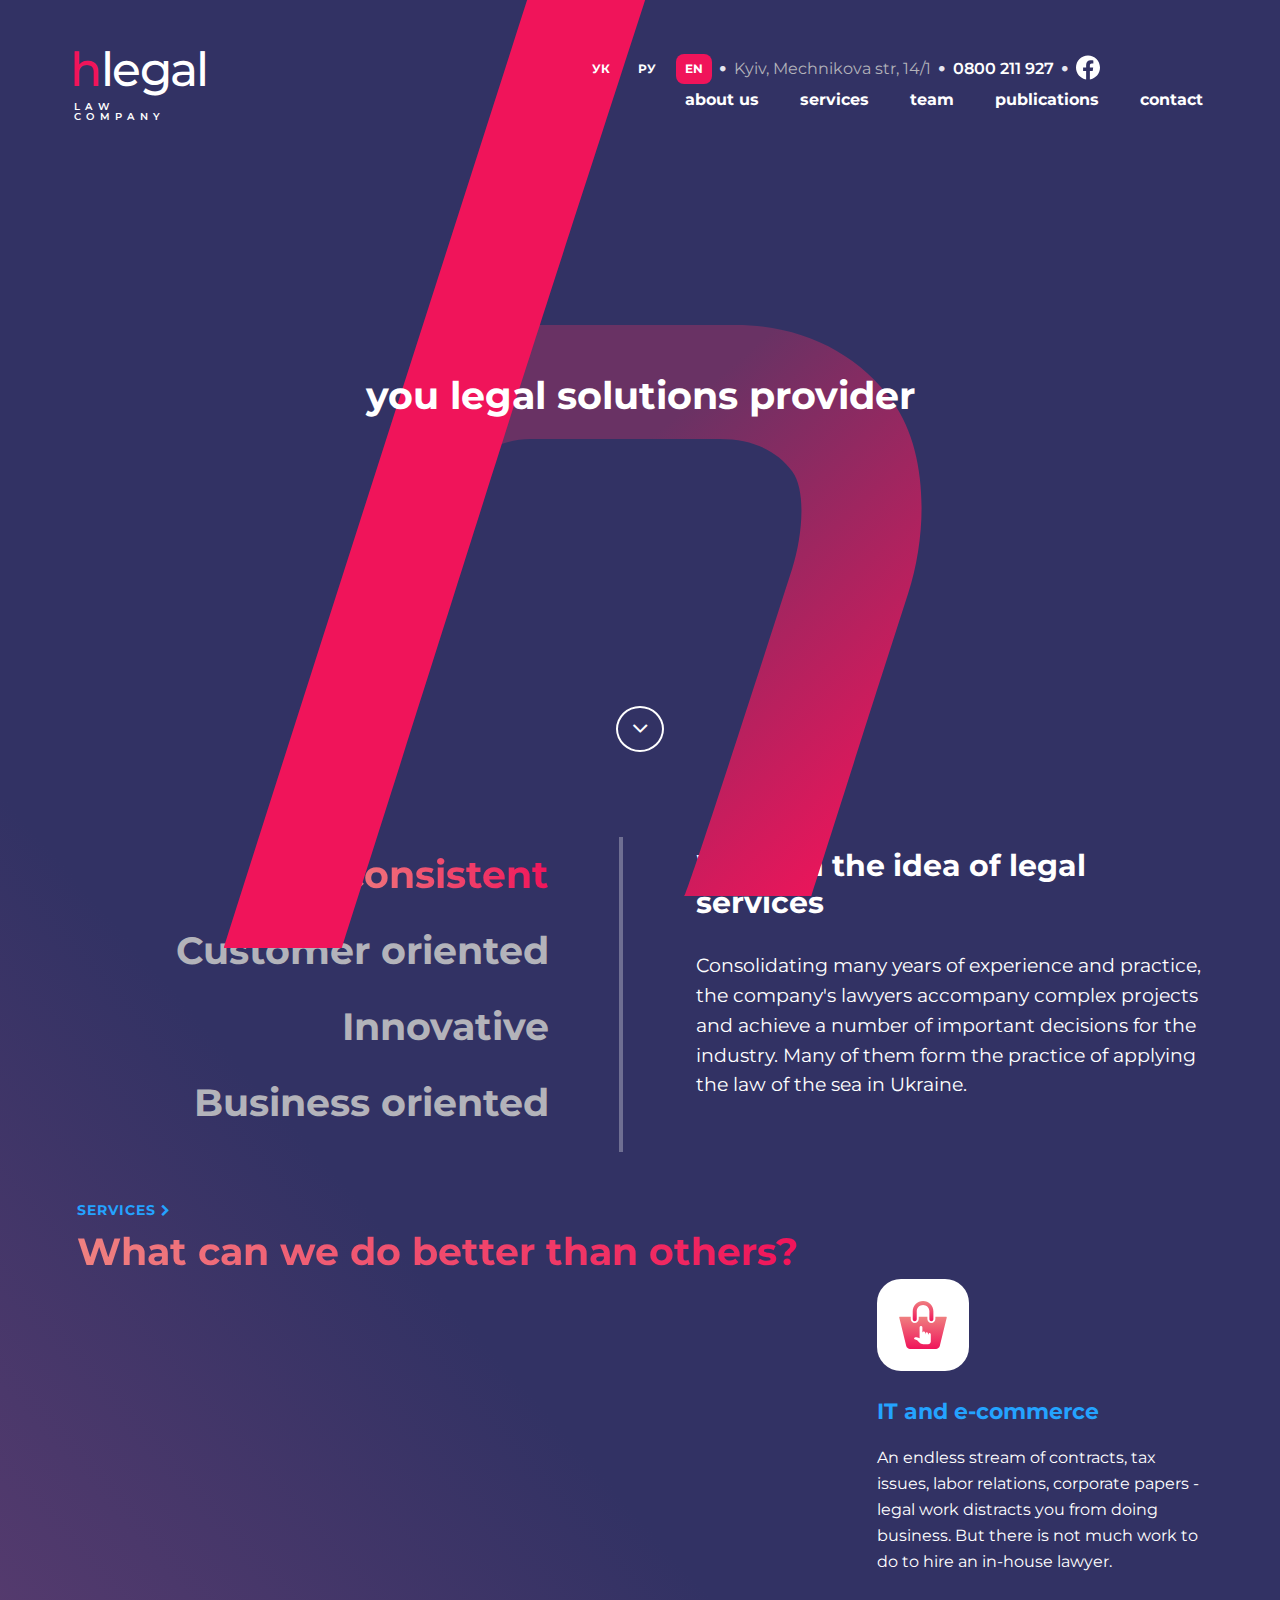
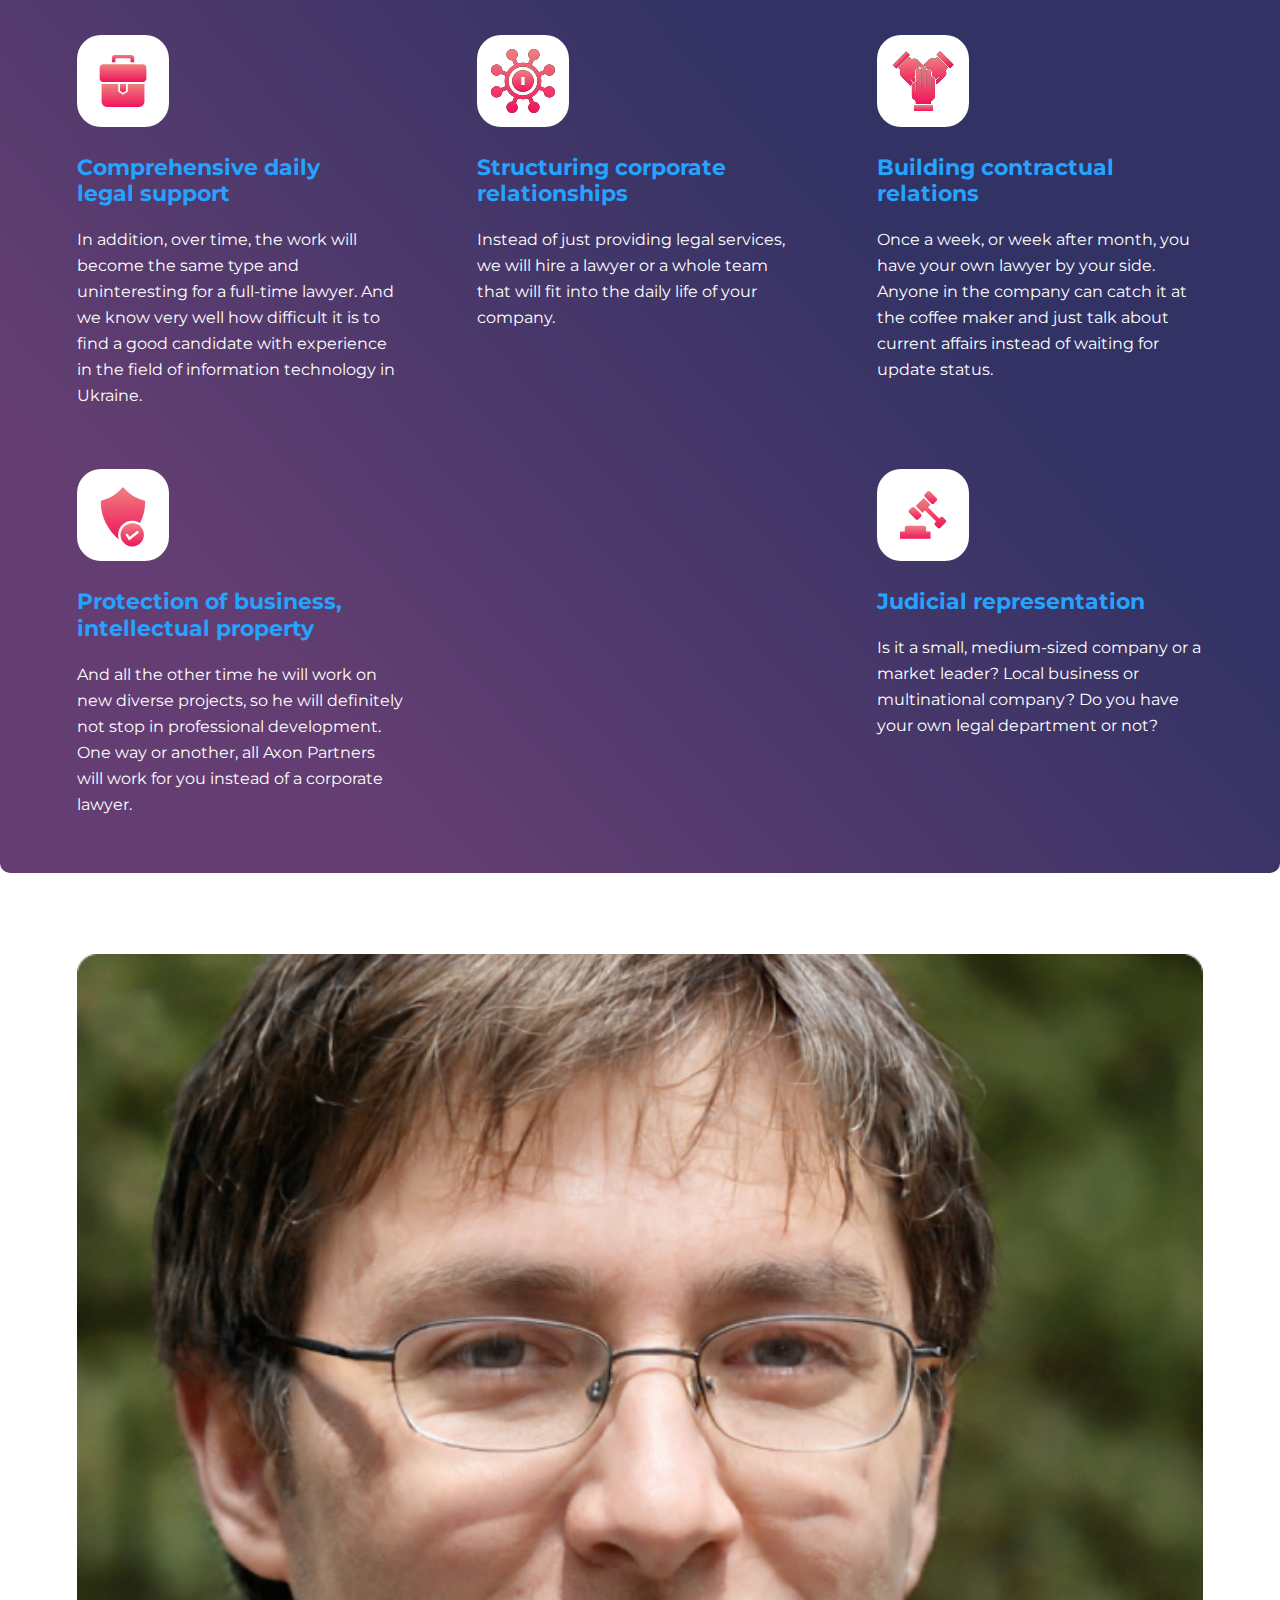
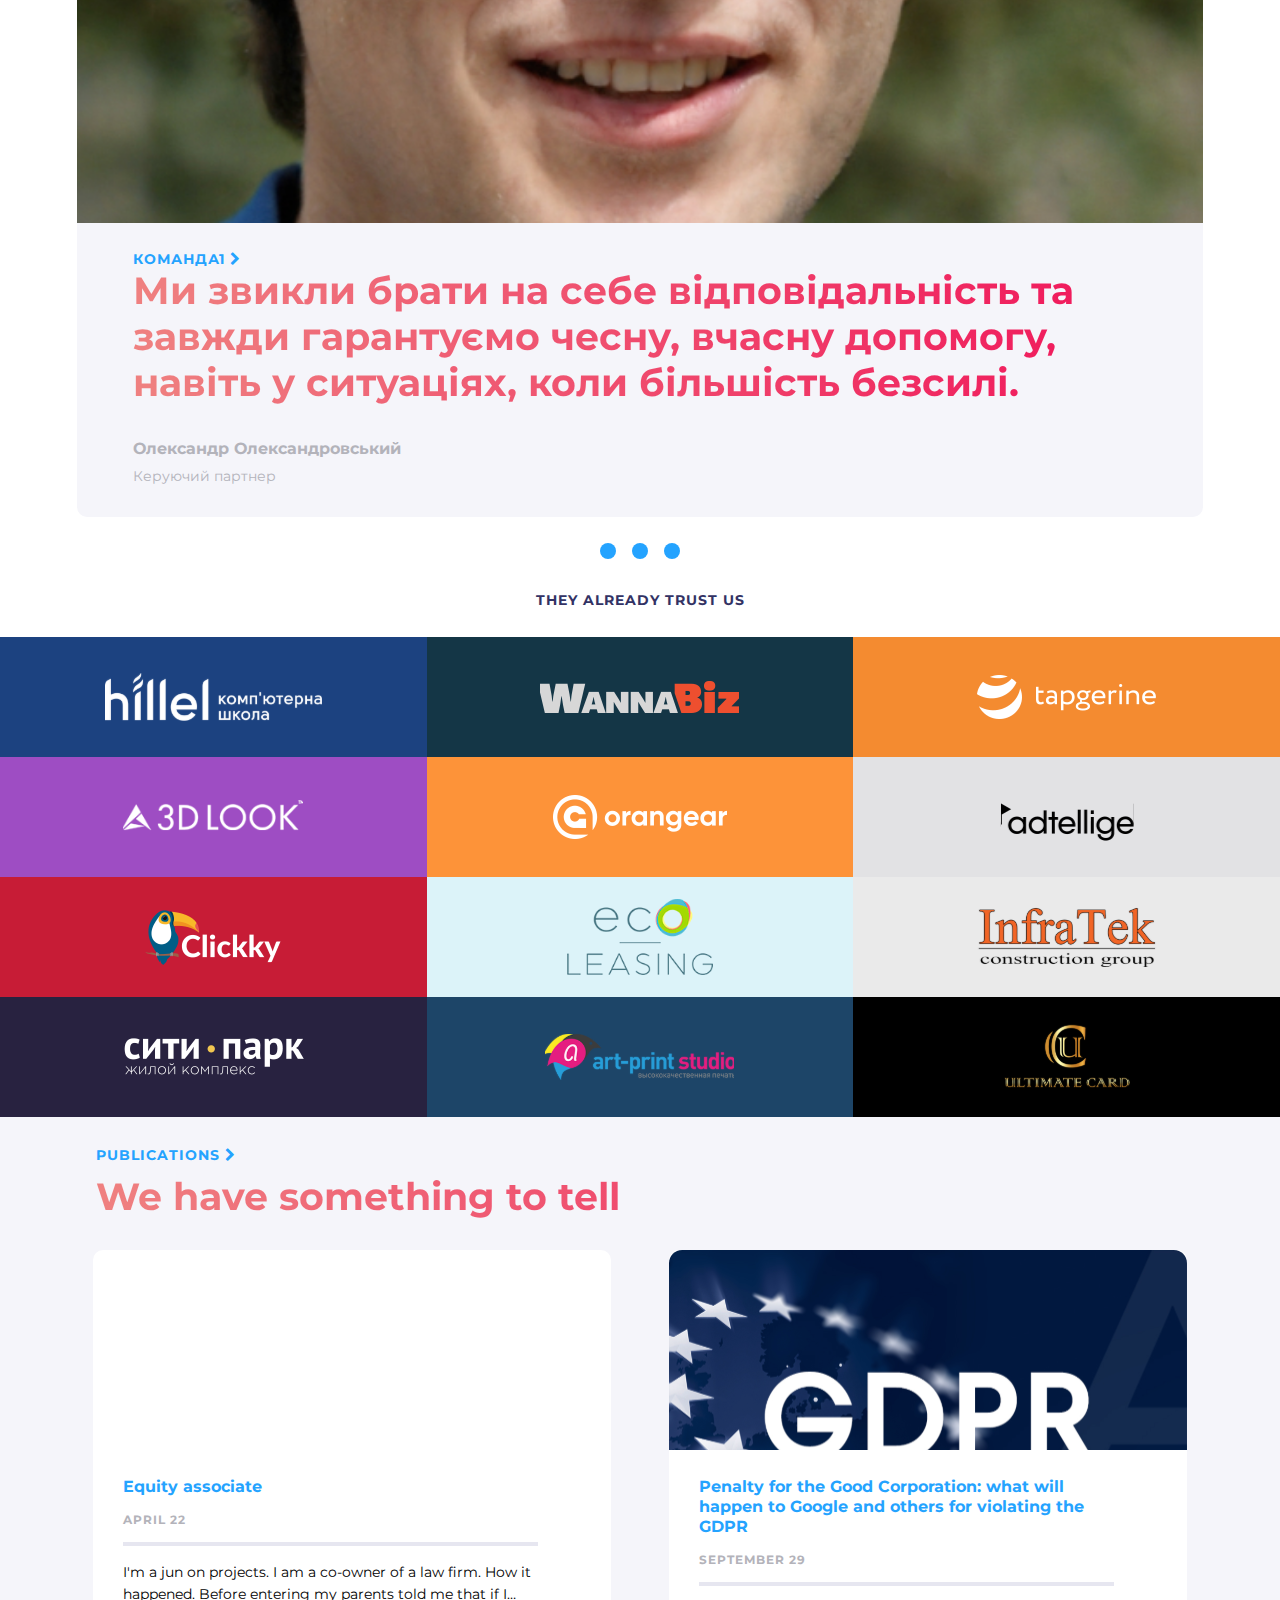
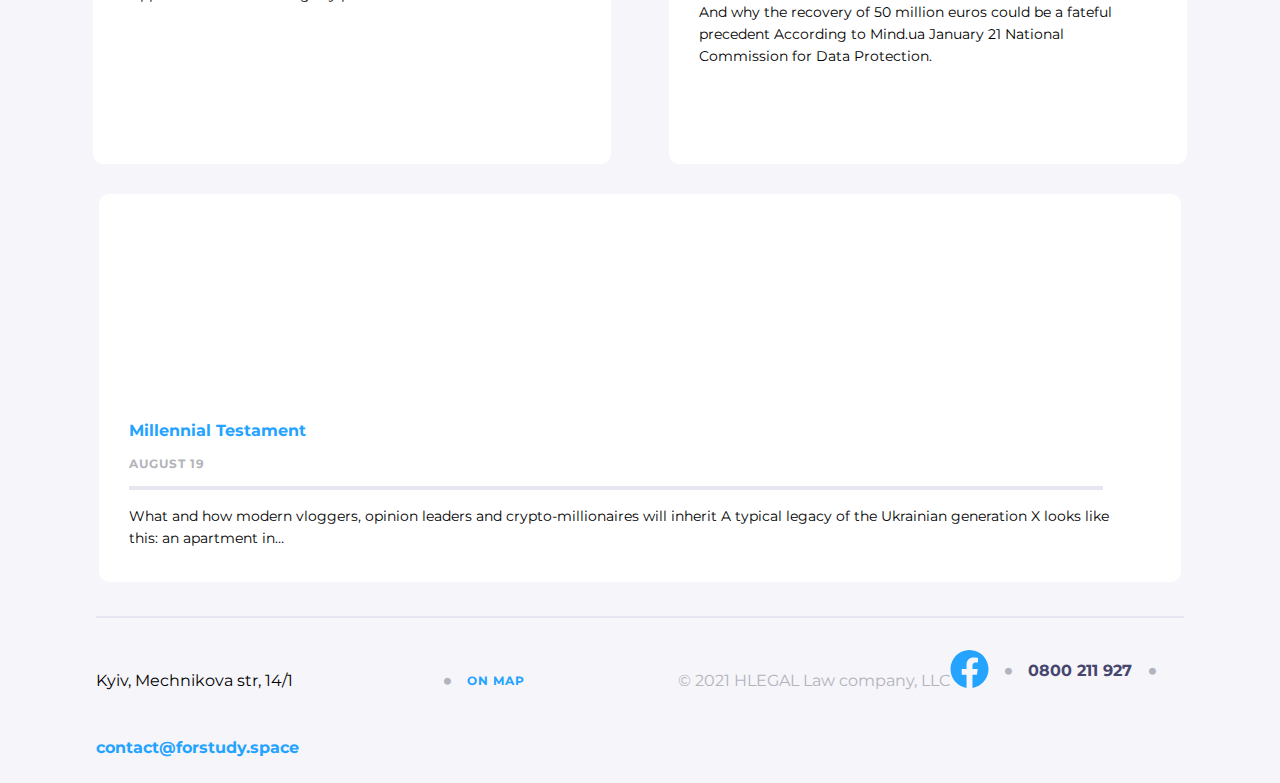
==== commit e31774d0: "added js file for slider, remade adaptive all 375px, 768px, 1028px" ====
--- a/index.html
+++ b/index.html
@@ -224,7 +224,7 @@
                             <div class="box__person">
                                 <h5 class="chapter">
                                     <a href="#">
-                                        команда
+                                        команда1
                                         <i class="fa fa-chevron-right"></i>
                                     </a>
                                 </h5>
@@ -256,7 +256,7 @@
                             <div class="box__person">
                                 <h5 class="chapter">
                                     <a href="#">
-                                        команда
+                                        команда2
                                         <i class="fa fa-chevron-right"></i>
                                     </a>
                                 </h5>
@@ -288,7 +288,7 @@
                             <div class="box__person">
                                 <h5 class="chapter">
                                     <a href="#">
-                                        команда
+                                        команда3
                                         <i class="fa fa-chevron-right"></i>
                                     </a>
                                 </h5>
@@ -310,116 +310,21 @@
                     </div>
 
                     <!-- Кнопки-стрелочки -->
-                    <div>
-
-                        <a class="next" onclick="nextSlide()">
-                            <i class="fa fa-circle"></i>
-                        </a>
-                        <a class="next" onclick="nextSlide()">
-                            <i class="fa fa-circle"></i>
-                        </a>
-                        <a class="next" onclick="nextSlide()">
-                            <i class="fa fa-circle"></i>
+                    <div class="wrapper__indicator">
+                        <a class="indicator" onclick="indicatorOne()">
+                            <button></button>
+                            <!-- <i class="fa fa-circle"></i> -->
+                        </a>
+                        <a class="indicator" onclick="indicatorTwo()">
+                            <button></button>
+                        </a>
+                        <a class="indicator" onclick="indicatorThree()">
+                            <button></button>
                         </a>
                     </div>
                 </div>
 
             </div>
-            <!-- <div id="carouselExampleIndicators" class="carousel slide" data-bs-ride="carousel">
-                <div class="carousel-indicators">
-                    <button type="button" data-bs-target="#carouselExampleIndicators" data-bs-slide-to="0"
-                        class="active" aria-current="true" aria-label="Slide 1"></button>
-                    <button type="button" data-bs-target="#carouselExampleIndicators" data-bs-slide-to="1"
-                        aria-label="Slide 2"></button>
-                    <button type="button" data-bs-target="#carouselExampleIndicators" data-bs-slide-to="2"
-                        aria-label="Slide 3"></button>
-                </div>
-                <div class="carousel-inner">
-                    <div class="carousel-item active">
-                        <img class="d-block img__mobile" src="img/employees/aleksandr_mobile.jpg" alt="...">
-                        <img class="d-block tablet__sd" src="img/employees/aleksandr_tabletSD.jpg" alt="...">
-                        <img class="d-block tablet__hd" src="img/employees/aleksandr_tabletHD.jpg" alt="...">
-                        <img class="d-block desktop__hd" src="img/employees/Aleksandr_desktopHD.jpg" alt="...">
-                        <img class="d-block desktop__sd" src="img/employees/Aleksandr_desktopSD.jpg" alt="...">
-
-                        <div class="box__person">
-                            <h5 class="chapter">
-                                <a href="#">
-                                    команда
-                                    <i class="fa fa-chevron-right"></i>
-                                </a>
-                            </h5>
-                            <p class="person__desription">
-                                Ми звикли брати на себе відповідальність та завжди гарантуємо чесну, вчасну допомогу,
-                                навіть
-                                у ситуаціях, коли більшість безсилі.
-                            </p>
-                            <h6 class="person__name">
-                                Олександр Олександровський
-                            </h6>
-                            <p class="person__specifics">
-                                Керуючий партнер
-                            </p>
-                        </div>
-                    </div>
-                    <div class="carousel-item">
-                        <img class="d-block img__mobile" src="img/employees/aleksandr_mobile.jpg" alt="...">
-                        <img class="d-block tablet__sd" src="img/employees/aleksandr_tabletSD.jpg" alt="...">
-                        <img class="d-block tablet__hd" src="img/employees/aleksandr_tabletHD.jpg" alt="...">
-                        <img class="d-block desktop__hd" src="img/employees/Aleksandr_desktopHD.jpg" alt="...">
-                        <img class="d-block desktop__sd" src="img/employees/Aleksandr_desktopSD.jpg" alt="...">
-
-
-                        <div class="box__person">
-                            <h5 class="chapter">
-                                <a href="#">
-                                    команда
-                                    <i class="fa fa-chevron-right"></i>
-                                </a>
-                            </h5>
-                            <p class="person__desription">
-                                Ми звикли брати на себе відповідальність та завжди гарантуємо чесну, вчасну допомогу,
-                                навіть
-                                у ситуаціях, коли більшість безсилі.
-                            </p>
-                            <h6 class="person__name">
-                                Олександр Олександровський
-                            </h6>
-                            <p class="person__specifics">
-                                Керуючий партнер
-                            </p>
-                        </div>
-                    </div>
-                    <div class="carousel-item">
-                        <img class="d-block img__mobile" src="img/employees/aleksandr_mobile.jpg" alt="...">
-                        <img class="d-block tablet__sd" src="img/employees/aleksandr_tabletSD.jpg" alt="...">
-                        <img class="d-block tablet__hd" src="img/employees/aleksandr_tabletHD.jpg" alt="...">
-                        <img class="d-block desktop__hd" src="img/employees/Aleksandr_desktopHD.jpg" alt="...">
-                        <img class="d-block desktop__sd" src="img/employees/Aleksandr_desktopSD.jpg" alt="...">
-
-                        <div class="box__person">
-                            <h5 class="chapter">
-                                <a href="#">
-                                    команда
-                                    <i class="fa fa-chevron-right"></i>
-                                </a>
-                            </h5>
-                            <p class="person__desription">
-                                Ми звикли брати на себе відповідальність та завжди гарантуємо чесну, вчасну допомогу,
-                                навіть
-                                у ситуаціях, коли більшість безсилі.
-                            </p>
-                            <h6 class="person__name">
-                                Олександр Олександровський
-                            </h6>
-                            <p class="person__specifics">
-                                Керуючий партнер
-                            </p>
-                        </div>
-                    </div>
-
-                </div>
-            </div> -->
         </section>
 
 
--- a/css/style.css
+++ b/css/style.css
@@ -751,13 +751,16 @@
       opacity: 1;
     }
   }
-  .wrapper .section__person .section__item .slider .next {
-    cursor: pointer;
-    top: 35%;
-    color: #381fa8;
-  }
-  .wrapper .section__person .section__item .slider .next:active {
-    color: #B3B3BA;
+  .wrapper .section__person .section__item .slider .wrapper__indicator {
+    margin-top: 20px;
+  }
+  .wrapper .section__person .section__item .slider .wrapper__indicator .indicator button {
+    margin: 5.6px;
+    width: 16px;
+    height: 16px;
+    border-radius: 50%;
+    border: none;
+    background-color: #24A3FF;
   }
   .wrapper .clients {
     display: -webkit-box;
@@ -772,7 +775,8 @@
             align-items: center;
   }
   .wrapper .clients .clients__titel {
-    margin: 28px 0;
+    margin-top: 55px;
+    margin-bottom: 30px;
     font-weight: bold;
     font-size: 0.875rem;
     line-height: 1.06rem;
@@ -1111,51 +1115,33 @@
     width: 85%;
     margin-left: 7.5%;
   }
-  .wrapper .section__person .carousel .carousel-inner {
-    height: 1065px;
-  }
-  .wrapper .section__person .carousel .carousel-inner .carousel-item .tablet__sd {
+  .wrapper .section__person .section__item {
+    width: 100%;
+  }
+  .wrapper .section__person .section__item .slider .slider__item .content__box .tablet__sd {
     width: 100%;
     position: relative;
     top: 0;
     left: 0;
   }
-  .wrapper .section__person .carousel .carousel-inner .carousel-item .img__mobile,
-  .wrapper .section__person .carousel .carousel-inner .carousel-item .tablet__hd,
-  .wrapper .section__person .carousel .carousel-inner .carousel-item .desktop__hd,
-  .wrapper .section__person .carousel .carousel-inner .carousel-item .desktop__sd {
+  .wrapper .section__person .section__item .slider .slider__item .content__box .img__mobile,
+  .wrapper .section__person .section__item .slider .slider__item .content__box .tablet__hd,
+  .wrapper .section__person .section__item .slider .slider__item .content__box .desktop__hd,
+  .wrapper .section__person .section__item .slider .slider__item .content__box .desktop__sd {
     position: absolute;
     top: -9999px;
     left: -9999px;
   }
-  .wrapper .section__person .carousel .carousel-inner .carousel-item .box__person {
+  .wrapper .section__person .section__item .slider .slider__item .content__box .box__person {
     width: 90%;
     margin-left: 5%;
   }
-  .wrapper .section__person .carousel .carousel-inner .carousel-item .box__person .person__desription {
+  .wrapper .section__person .section__item .slider .slider__item .content__box .box__person .person__desription {
     font-size: 2.375rem;
     line-height: 2.875rem;
   }
-  .wrapper .clients {
-    display: -webkit-box;
-    display: -ms-flexbox;
-    display: flex;
-    -webkit-box-orient: vertical;
-    -webkit-box-direction: normal;
-        -ms-flex-direction: column;
-            flex-direction: column;
-    -webkit-box-align: center;
-        -ms-flex-align: center;
-            align-items: center;
-  }
   .wrapper .clients .clients__titel {
-    margin: 28px 0;
-    font-weight: bold;
-    font-size: 0.875rem;
-    line-height: 1.06rem;
-    letter-spacing: 1px;
-    text-transform: uppercase;
-    color: #323264;
+    margin-top: 58px;
   }
   .wrapper .clients .img__wrapper {
     -webkit-box-orient: horizontal;
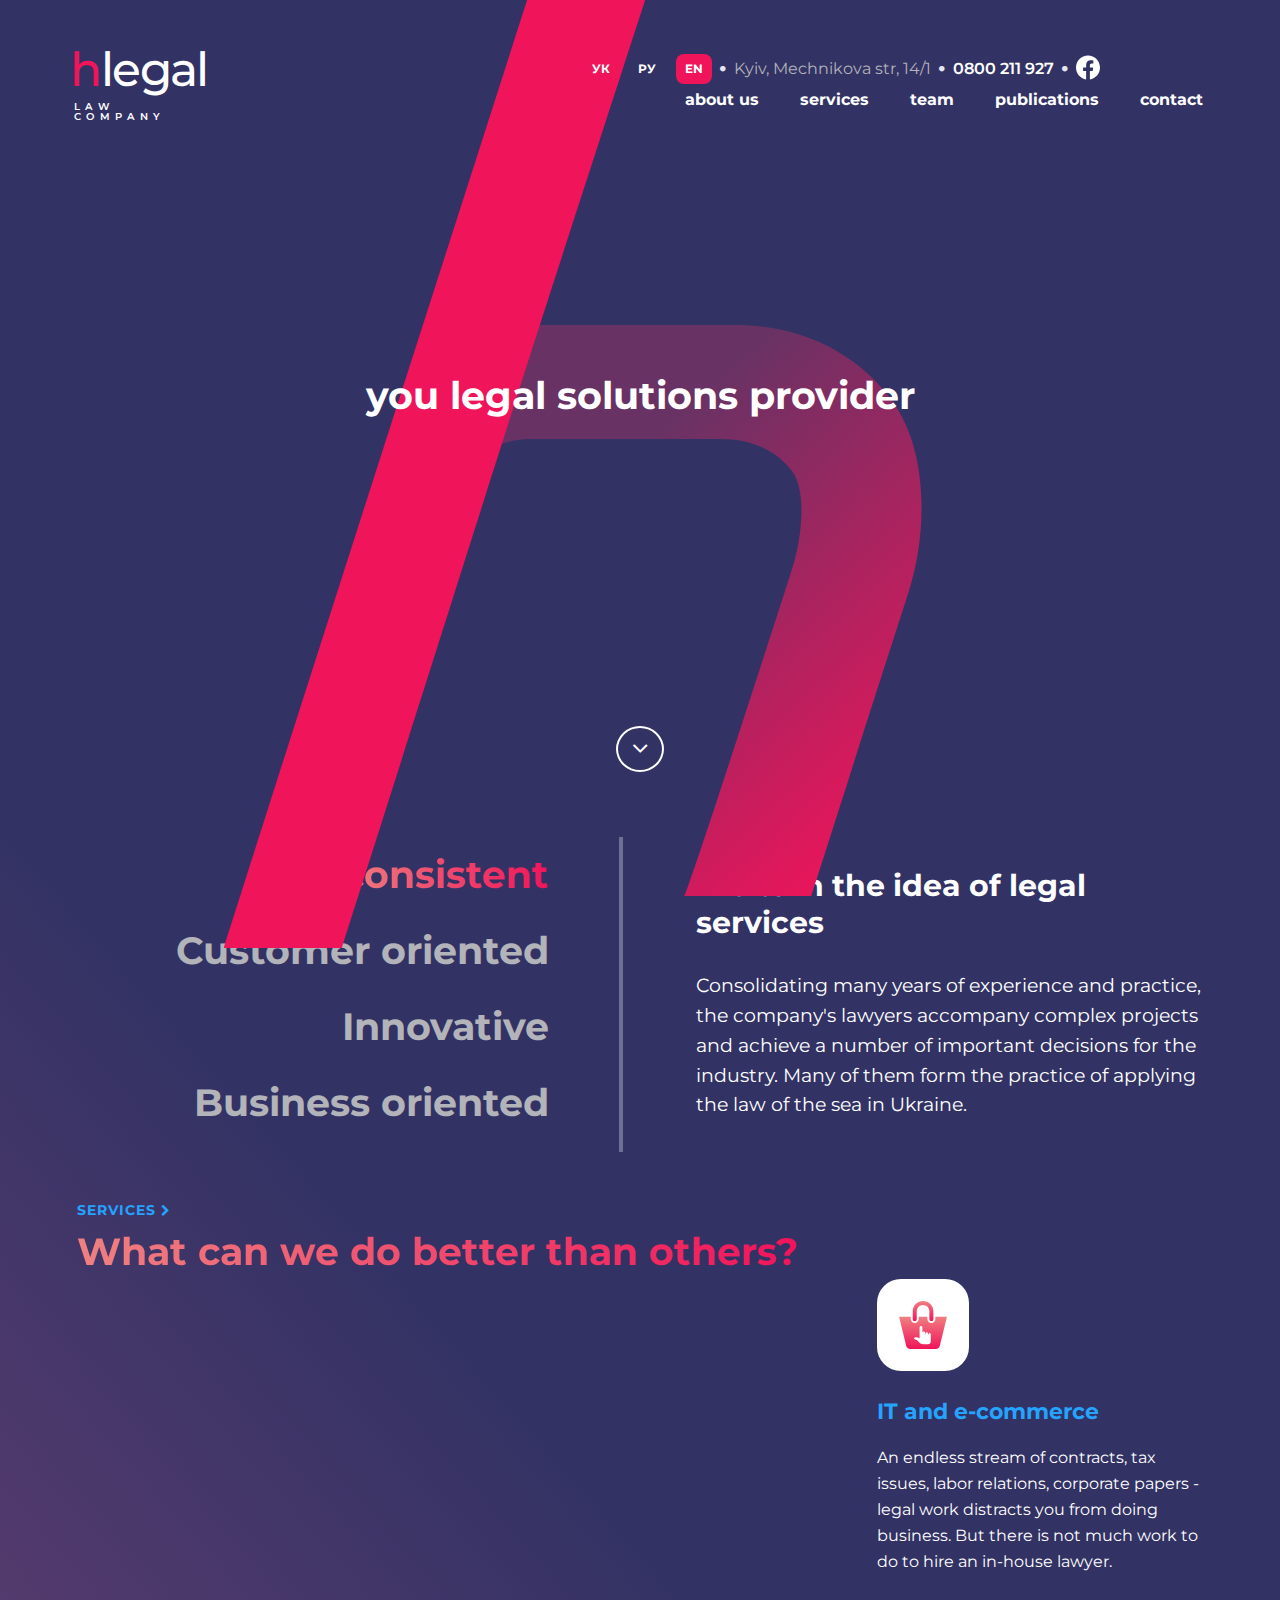
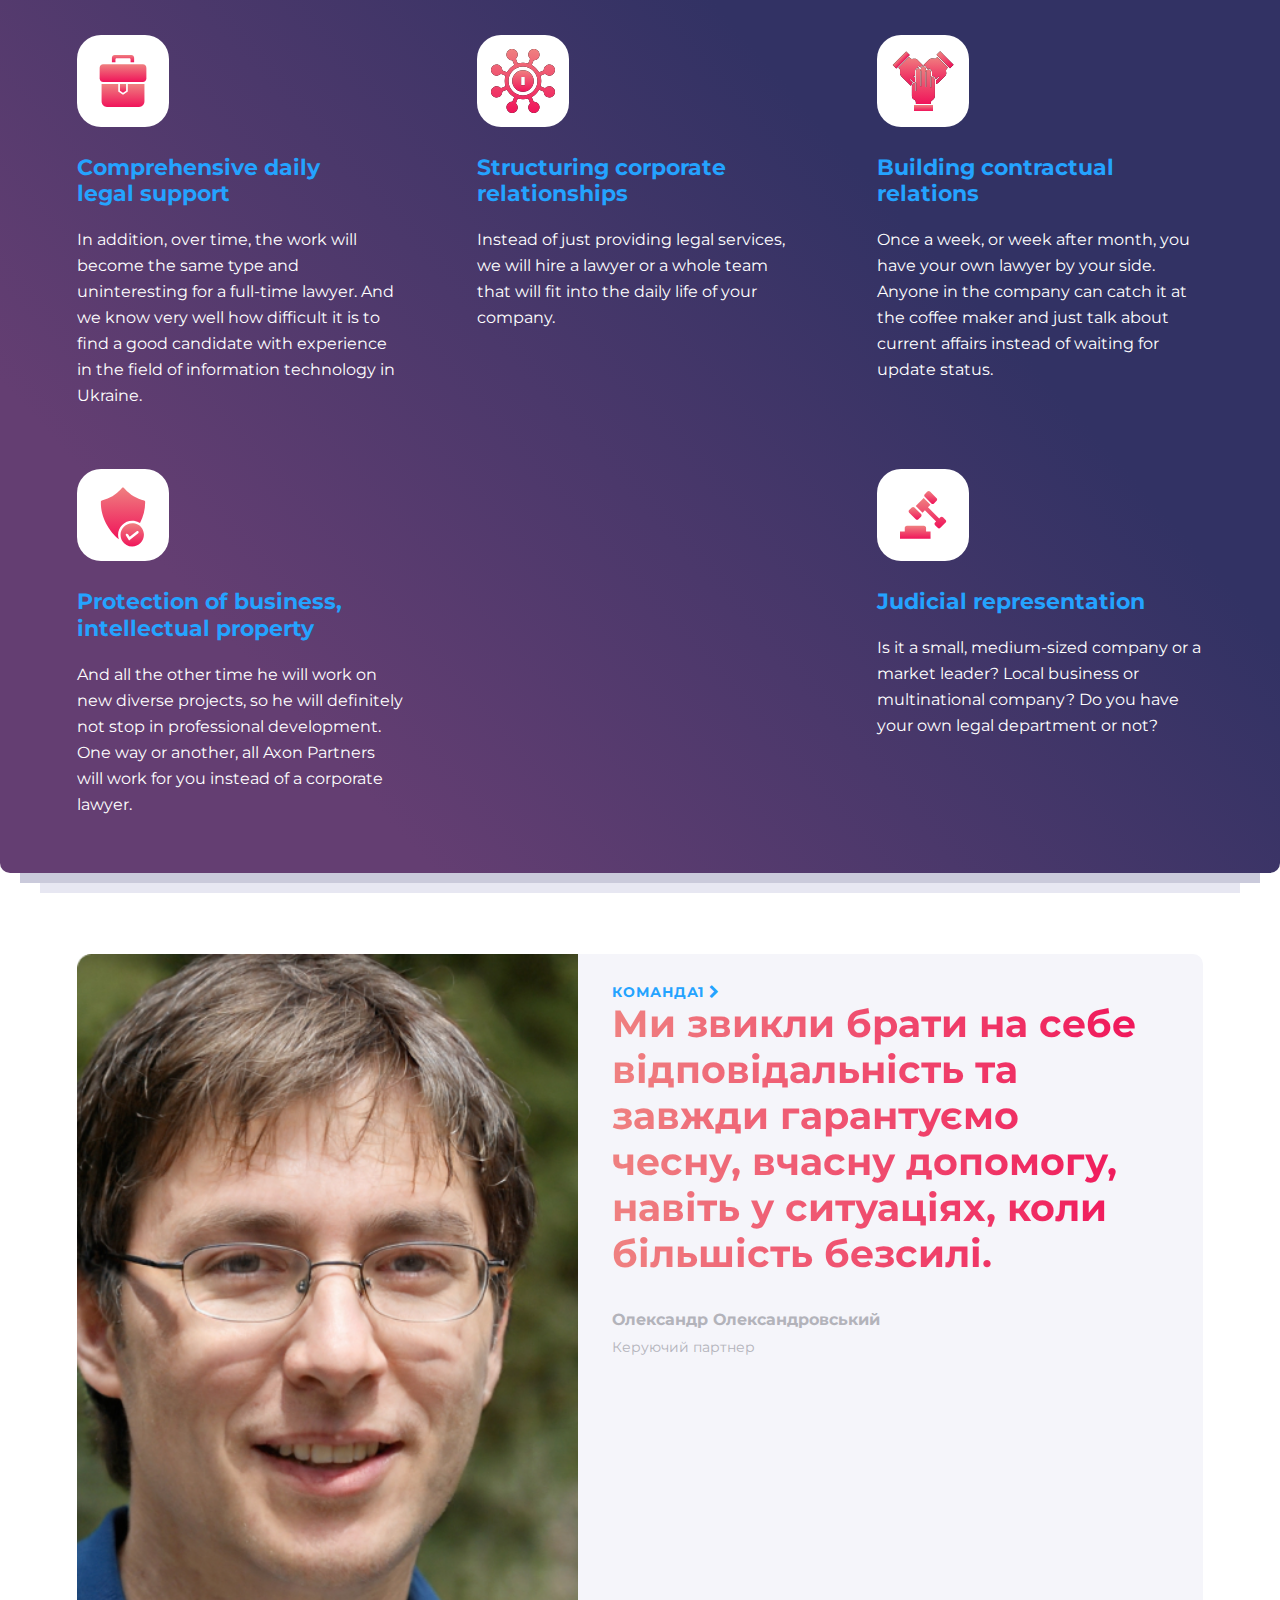
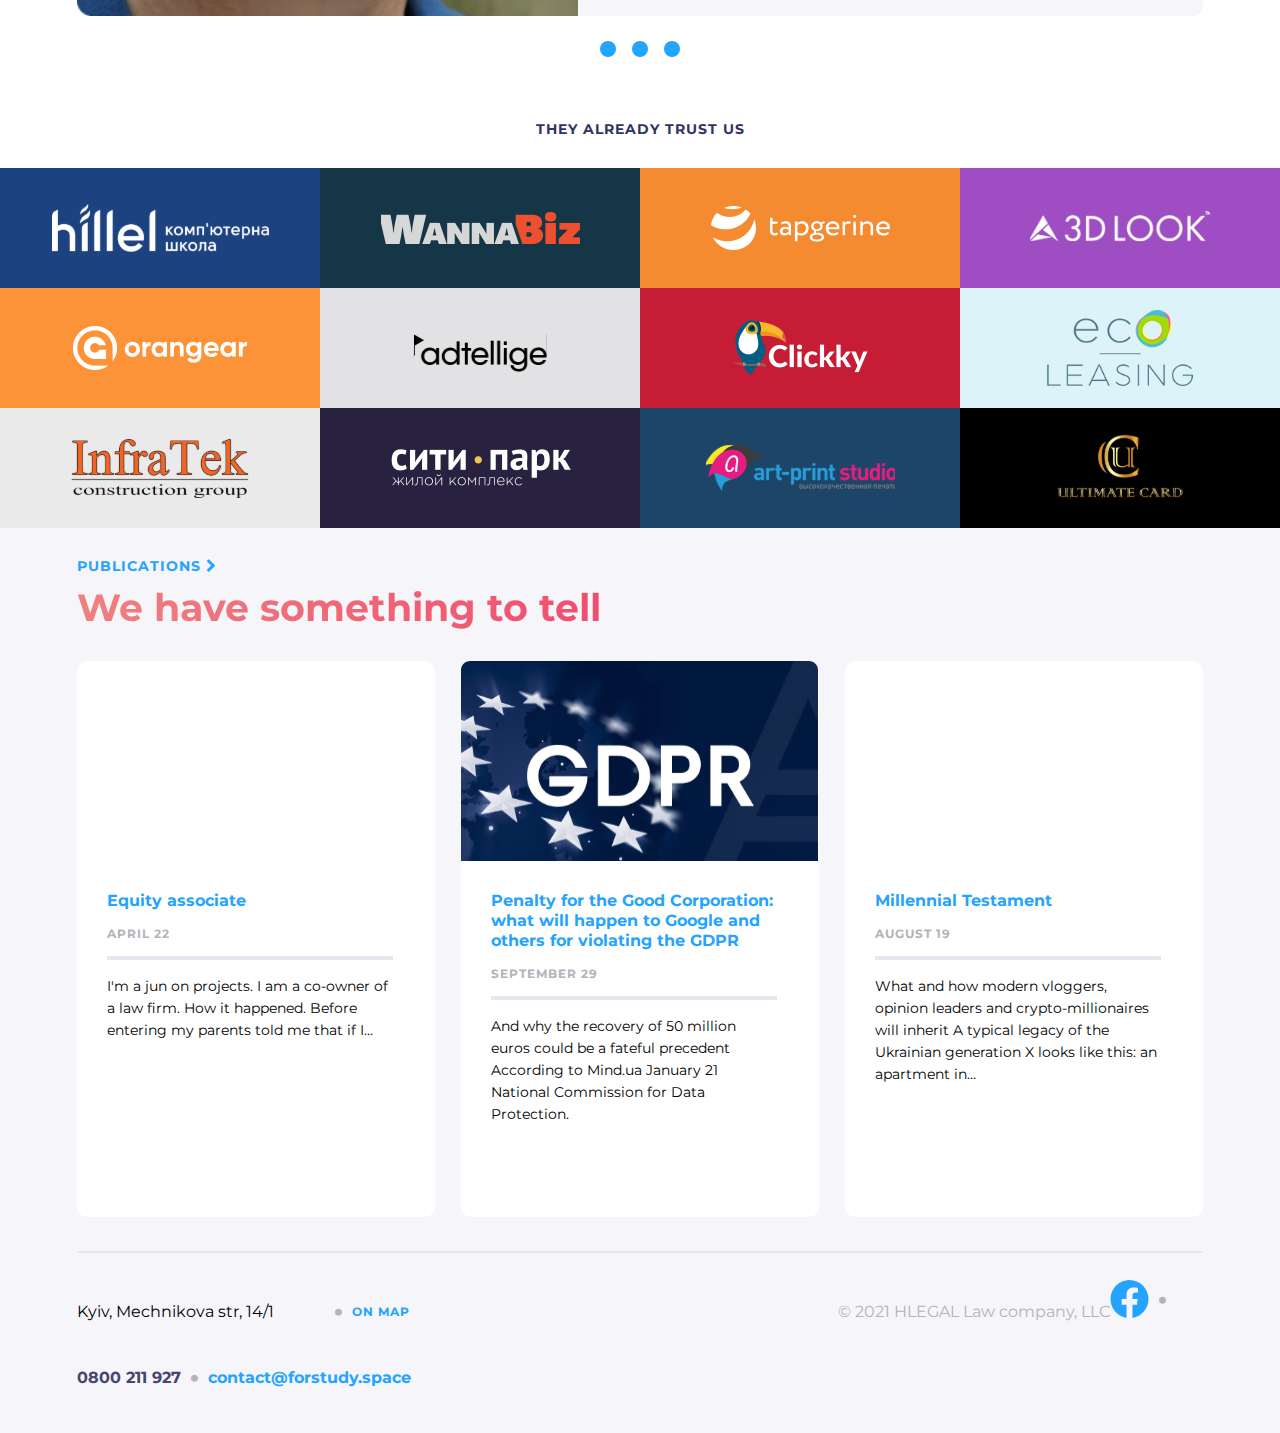
==== commit 012605a1: "adjusted margin by perfect pixel for all adaptive options, added page file" ====
--- a/index.html
+++ b/index.html
@@ -48,12 +48,14 @@
                 </div>
                 <div class="header__menu">
                     <div class="logo__wrapper">
+                        <a href="#">
                         <div class="logo">
-                            <p>h</p>
-                            <p>legal </p>
-                            <p>/</p>
-                            <span class="logo__item">services</span>
-                        </div>
+                                <p>h</p>
+                                <p>legal </p>
+                                <p>/</p>
+                                <span class="logo__item">services</span>
+                            </div>
+                        </a>
                         <p class="logo__titel">
                             LAW COMPANY
                         </p>
@@ -75,7 +77,7 @@
                         </a>
                     </li>
                     <li class="nav__item">
-                        <a class="nav__link" href="#">
+                        <a class="nav__link" href="pages/services.html">
                             services
                         </a>
                     </li>
@@ -127,7 +129,7 @@
                         the law of the sea in Ukraine.
                     </p>
                 </div>
-                <a href="#">
+                <a href="pages/services.html">
                     Services
                     <i class="fa fa-chevron-right"></i>
                 </a>
--- a/css/style.css
+++ b/css/style.css
@@ -96,6 +96,9 @@
     -webkit-box-pack: end;
         -ms-flex-pack: end;
             justify-content: flex-end;
+    -webkit-box-align: center;
+        -ms-flex-align: center;
+            align-items: center;
   }
   .wrapper .section__main .header .header__section .header__contact .fa-circle {
     display: none;
@@ -286,12 +289,12 @@
             justify-content: space-between;
     width: 12.3%;
     padding: 0;
-    margin-top: 48px;
-    margin-left: 8.2%;
+    margin-top: 35px;
+    margin-left: 8%;
   }
   .wrapper .section__main .header .header__section .language__menu .language__item {
     margin: 0;
-    padding: 6%;
+    padding: 8%;
   }
   .wrapper .section__main .header .header__section .header__contact {
     width: 50%;
@@ -304,7 +307,7 @@
     -webkit-box-align: center;
         -ms-flex-align: center;
             align-items: center;
-    margin-top: 48px;
+    margin-top: 35px;
   }
   .wrapper .section__main .header .header__section .header__contact .fa-circle {
     display: inline;
@@ -380,7 +383,7 @@
     -webkit-box-pack: justify;
         -ms-flex-pack: justify;
             justify-content: space-between;
-    top: 195px;
+    top: 180px;
     left: 5.5%;
     width: 54%;
     background: none;
@@ -504,6 +507,50 @@
   }
 }
 
+@media screen and (min-width: 1440px) {
+  .wrapper .section__main .header {
+    position: none;
+    display: -webkit-box;
+    display: -ms-flexbox;
+    display: flex;
+  }
+  .wrapper .section__main .header .header__section {
+    margin-left: 29%;
+  }
+  .wrapper .section__main .header .header__section .header__contact {
+    width: 53%;
+  }
+  .wrapper .section__main .header .header__menu {
+    margin-left: 4%;
+  }
+  .wrapper .section__main .header .nav {
+    top: 92px;
+    left: 64.5%;
+    width: 28.5%;
+  }
+}
+
+@media screen and (min-width: 1920px) {
+  .wrapper .section__main .header .header__section {
+    margin-left: 28%;
+  }
+  .wrapper .section__main .header .header__section .language__menu {
+    width: 7%;
+    margin-right: 1%;
+  }
+  .wrapper .section__main .header .header__section .header__contact {
+    width: 50%;
+  }
+  .wrapper .section__main .header .header__menu {
+    margin-left: 8%;
+  }
+  .wrapper .section__main .header .nav {
+    top: 92px;
+    left: 67.5%;
+    width: 21.7%;
+  }
+}
+
 @media screen and (min-width: 360px) {
   .wrapper {
     width: 100%;
@@ -513,6 +560,10 @@
   .wrapper .section__main {
     background: linear-gradient(228.57deg, #323264 11.93%, #323264 57.17%, #643E72 87.46%);
     border-radius: 0 0 10px 10px;
+    -webkit-box-shadow: 0 30px 0 -20px #CACADB,+ 0 60px 0 -40px #E7E7F2;
+            box-shadow: 0 30px 0 -20px #CACADB,+ 0 60px 0 -40px #E7E7F2;
   }
   .wrapper .section__main .decoration__element {
     position: absolute;
@@ -546,7 +597,7 @@
   }
   .wrapper .section__main .article__top-titel .main__titel {
     width: 70%;
-    margin: 118px 0;
+    margin: 138px 0;
     font-size: 2.375rem;
     font-weight: 700;
     line-height: 2.875rem;
@@ -554,7 +605,7 @@
     color: #fff;
   }
   .wrapper .section__main .article__top-titel .fa-angle-down {
-    margin-top: 413px;
+    margin-top: 433px;
     position: absolute;
     font-size: 2rem;
     padding: 1% 2.5%;
@@ -574,7 +625,7 @@
     margin-left: 7.5%;
   }
   .wrapper .section__main .article__description .specifications {
-    margin-top: 140px;
+    margin-top: 120px;
     display: -webkit-box;
     display: -ms-flexbox;
     display: flex;
@@ -621,7 +672,7 @@
     font-weight: bold;
     font-size: 0.87rem;
     line-height: 1.06rem;
-    letter-spacing: 1px;
+    letter-spacing: 0.0625rem;
     text-transform: uppercase;
     color: #24A3FF;
   }
@@ -913,6 +964,7 @@
   }
   .wrapper .section__publication .publication__box .publication .second-publication {
     background-image: url(../img/publications/publication_img_2.svg);
+    background-position: 0 0;
   }
   .wrapper .section__publication .publication__box .publication .third-publication {
     background-image: url(../img/publications/publication_img_3.svg);
@@ -920,7 +972,7 @@
   .wrapper .section__publication .publication__box .publication h3 {
     width: 80%;
     margin-left: 30px;
-    margin-top: 27px;
+    margin-top: 30px;
     font-weight: bold;
     font-size: 1rem;
     line-height: 1.25rem;
@@ -966,6 +1018,7 @@
     margin-left: 10%;
     padding-top: 30px;
     border-top: 2px solid #E6E6F0;
+    padding-bottom: 20px;
   }
   .wrapper .footer__wrapper .footer .fa-circle {
     display: none;
@@ -1019,29 +1072,29 @@
     width: 100%;
   }
   .wrapper .section__main .decoration__element .unit__first {
-    width: 62%;
+    width: 58.5%;
     position: relative;
     top: 0;
-    left: -10%;
+    left: -8.1%;
     z-index: 2;
   }
   .wrapper .section__main .decoration__element .unit__last {
     position: absolute;
-    width: 60%;
-    top: 450px;
-    left: 25.5%;
+    width: 63%;
+    top: 420px;
+    left: 25%;
   }
   .wrapper .section__main .article__top-titel .main__titel {
     width: 100%;
-    margin-top: 300px;
+    margin-top: 320px;
   }
   .wrapper .section__main .article__top-titel .fa-angle-down {
-    top: 391px;
+    top: 346px;
     font-size: 1.7rem;
     padding: 0.9% 1.5%;
   }
   .wrapper .section__main .article__description {
-    margin-top: 298px;
+    margin-top: 289px;
     -ms-flex-wrap: wrap;
         flex-wrap: wrap;
     -webkit-box-orient: horizontal;
@@ -1386,109 +1439,44 @@
     width: 88%;
     margin-left: 6%;
   }
-  .wrapper .section__person .carousel .carousel-inner {
-    height: 665px;
-  }
-  .wrapper .section__person .carousel .carousel-inner .carousel-item {
+  .wrapper .section__person .section__item .slider .slider__item .content__box {
     display: -webkit-box;
     display: -ms-flexbox;
     display: flex;
     -ms-flex-wrap: wrap;
         flex-wrap: wrap;
   }
-  .wrapper .section__person .carousel .carousel-inner .carousel-item .tablet__hd {
+  .wrapper .section__person .section__item .slider .slider__item .content__box .tablet__hd {
     width: 44.5%;
     position: relative;
     top: 0;
     left: 0;
   }
-  .wrapper .section__person .carousel .carousel-inner .carousel-item .img__mobile,
-  .wrapper .section__person .carousel .carousel-inner .carousel-item .tablet__sd,
-  .wrapper .section__person .carousel .carousel-inner .carousel-item .desktop__hd,
-  .wrapper .section__person .carousel .carousel-inner .carousel-item .desktop__sd {
+  .wrapper .section__person .section__item .slider .slider__item .content__box .img__mobile,
+  .wrapper .section__person .section__item .slider .slider__item .content__box .tablet__sd,
+  .wrapper .section__person .section__item .slider .slider__item .content__box .desktop__hd,
+  .wrapper .section__person .section__item .slider .slider__item .content__box .desktop__sd {
     position: absolute;
     top: -9999px;
     left: -9999px;
   }
-  .wrapper .section__person .carousel .carousel-inner .carousel-item .box__person {
+  .wrapper .section__person .section__item .slider .slider__item .content__box .box__person {
     width: 48%;
-  }
-  .wrapper .section__person .carousel .carousel-inner .carousel-item .box__person .person__desription {
+    margin-left: 3%;
+    margin-top: 30px;
+  }
+  .wrapper .section__person .section__item .slider .slider__item .content__box .box__person .person__desription {
     font-size: 2.375rem;
     line-height: 2.875rem;
   }
-  .wrapper .clients {
-    display: -webkit-box;
-    display: -ms-flexbox;
-    display: flex;
-    -webkit-box-orient: vertical;
-    -webkit-box-direction: normal;
-        -ms-flex-direction: column;
-            flex-direction: column;
-    -webkit-box-align: center;
-        -ms-flex-align: center;
-            align-items: center;
-  }
-  .wrapper .clients .clients__titel {
-    margin: 28px 0;
-    font-weight: bold;
-    font-size: 0.875rem;
-    line-height: 1.06rem;
-    letter-spacing: 1px;
-    text-transform: uppercase;
-    color: #323264;
-  }
-  .wrapper .clients .img__wrapper {
-    -webkit-box-orient: horizontal;
-    -webkit-box-direction: normal;
-        -ms-flex-direction: row;
-            flex-direction: row;
-    -ms-flex-wrap: wrap;
-        flex-wrap: wrap;
-  }
   .wrapper .clients .img__wrapper .color__block {
-    width: 33.3333%;
-  }
-  .wrapper .clients .img__wrapper .clicky {
-    display: -webkit-box;
-    display: -ms-flexbox;
-    display: flex;
-  }
-  .wrapper .clients .img__wrapper .eco-lease {
-    display: -webkit-box;
-    display: -ms-flexbox;
-    display: flex;
-  }
-  .wrapper .clients .img__wrapper .infra-tek {
-    display: -webkit-box;
-    display: -ms-flexbox;
-    display: flex;
-  }
-  .wrapper .clients .img__wrapper .city-park {
-    display: -webkit-box;
-    display: -ms-flexbox;
-    display: flex;
-  }
-  .wrapper .clients .img__wrapper .art-print {
-    display: -webkit-box;
-    display: -ms-flexbox;
-    display: flex;
-  }
-  .wrapper .clients .img__wrapper .ultimate-card {
-    display: -webkit-box;
-    display: -ms-flexbox;
-    display: flex;
+    width: 25%;
   }
   .wrapper .section__publication a {
-    width: 85%;
-    margin-top: 30px;
-    font-size: 0.875rem;
+    width: 88%;
   }
   .wrapper .section__publication h2 {
-    width: 85%;
-    margin-top: 10px;
-    font-size: 2.375rem;
-    line-height: 2.875rem;
+    width: 88%;
   }
   .wrapper .section__publication .publication__box {
     display: -webkit-box;
@@ -1508,49 +1496,35 @@
     width: 90%;
   }
   .wrapper .section__publication .publication__box .publication {
-    width: 45%;
-    height: 514px;
+    width: 31%;
+    height: 556px;
   }
   .wrapper .section__publication .publication__box .publication:last-of-type {
-    width: 94%;
-    height: 388px;
+    width: 31%;
+    height: 556px;
   }
   .wrapper .section__publication .publication__box .publication:last-of-type h4 {
-    width: 90%;
+    width: 80%;
   }
   .wrapper .section__publication .publication__box .publication:last-of-type p {
-    width: 91%;
+    width: 80%;
   }
   .wrapper .section__publication .publication__box .publication:last-of-type .third-publication {
-    background-image: url(../img/publications/publication_img_3.svg);
-    background-position: 0 -90px;
-  }
-  .wrapper .footer__wrapper {
-    background: #F5F5FA;
-    width: 100%;
+    background-position: 0 0;
   }
   .wrapper .footer__wrapper .footer {
-    -webkit-box-orient: horizontal;
-    -webkit-box-direction: normal;
-        -ms-flex-direction: row;
-            flex-direction: row;
-    -ms-flex-wrap: wrap;
-        flex-wrap: wrap;
-    padding-top: 10px;
-    width: 85%;
-    margin-left: 7.5%;
+    padding-top: 5px;
+    width: 88%;
+    margin-left: 6%;
   }
   .wrapper .footer__wrapper .footer .location__contact,
   .wrapper .footer__wrapper .footer .map__link,
   .wrapper .footer__wrapper .footer .copyright,
   .wrapper .footer__wrapper .footer .fa-circle:first-of-type {
-    margin-top: 17px;
+    margin-top: 20px;
   }
   .wrapper .footer__wrapper .footer .location__contact {
-    width: 30.5%;
-    -webkit-box-ordinal-group: -1;
-        -ms-flex-order: -2;
-            order: -2;
+    width: 22%;
   }
   .wrapper .footer__wrapper .footer .map__link {
     -webkit-box-ordinal-group: -1;
@@ -1558,31 +1532,291 @@
             order: -2;
   }
   .wrapper .footer__wrapper .footer .copyright {
-    -webkit-box-ordinal-group: 0;
-        -ms-flex-order: -1;
-            order: -1;
-    margin-left: 14%;
+    margin-left: 38%;
   }
   .wrapper .footer__wrapper .footer .fa-circle {
-    margin: 0;
-    display: inline;
-    font-size: 0.5rem;
-    color: #B3B3BA;
-    margin-right: 1.5%;
-    margin-left: 1.5%;
-  }
+    margin-right: 0.9%;
+    margin-left: 0.9%;
+  }
+}
+
+@media screen and (min-width: 1440px) {
+  .wrapper .section__main {
+    margin-bottom: 30px;
+  }
+  .wrapper .section__main .decoration__element .unit__first {
+    width: 24.8%;
+    left: 25.5%;
+    z-index: 2;
+  }
+  .wrapper .section__main .decoration__element .unit__last {
+    width: 27%;
+    top: 330px;
+    left: 39%;
+  }
+  .wrapper .section__main .article__top-titel .main__titel {
+    margin-top: 265px;
+  }
+  .wrapper .section__main .article__top-titel .fa-angle-down {
+    top: 202px;
+    padding: 0.40% 0.75%;
+  }
+  .wrapper .section__main .article__description {
+    width: 92%;
+    margin-left: 4%;
+    margin-top: 176px;
+  }
+  .wrapper .section__main .article__description .specifications {
+    width: 42%;
+    padding-right: 4.7%;
+  }
+  .wrapper .section__main .article__description .article__item {
+    margin-top: 185px;
+    margin-right: 8%;
+  }
+  .wrapper .section__main .article__description a {
+    font-size: 0.80rem;
+    letter-spacing: 0.0525rem;
+  }
+  .wrapper .section__main .article__description h4 {
+    width: 80%;
+  }
+  .wrapper .section__main .article__description .box__description {
+    margin-top: 60px;
+    width: 30.5%;
+  }
+  .wrapper .section__person {
+    width: 92%;
+    margin-left: 4%;
+  }
+  .wrapper .section__person .section__item .slider .slider__item .content__box {
+    display: -webkit-box;
+    display: -ms-flexbox;
+    display: flex;
+    -ms-flex-wrap: wrap;
+        flex-wrap: wrap;
+  }
+  .wrapper .section__person .section__item .slider .slider__item .content__box .desktop__sd {
+    width: 30.5%;
+    position: relative;
+    top: 0;
+    left: 0;
+  }
+  .wrapper .section__person .section__item .slider .slider__item .content__box .img__mobile,
+  .wrapper .section__person .section__item .slider .slider__item .content__box .tablet__sd,
+  .wrapper .section__person .section__item .slider .slider__item .content__box .desktop__hd,
+  .wrapper .section__person .section__item .slider .slider__item .content__box .tablet__hd {
+    position: absolute;
+    top: -9999px;
+    left: -9999px;
+  }
+  .wrapper .section__person .section__item .slider .slider__item .content__box .box__person {
+    width: 62%;
+    margin-left: 2%;
+  }
+  .wrapper .clients .clients__titel {
+    margin-top: 53px;
+  }
+  .wrapper .section__publication a {
+    width: 92%;
+  }
+  .wrapper .section__publication h2 {
+    width: 92%;
+  }
+  .wrapper .section__publication .publication__box {
+    display: -webkit-box;
+    display: -ms-flexbox;
+    display: flex;
+    -webkit-box-align: start;
+        -ms-flex-align: start;
+            align-items: flex-start;
+    -webkit-box-orient: horizontal;
+    -webkit-box-direction: normal;
+        -ms-flex-direction: row;
+            flex-direction: row;
+    -ms-flex-pack: distribute;
+        justify-content: space-around;
+    -ms-flex-wrap: wrap;
+        flex-wrap: wrap;
+    width: 96%;
+  }
+  .wrapper .section__publication .publication__box .publication {
+    width: 30%;
+    height: 450px;
+  }
+  .wrapper .section__publication .publication__box .publication h4 {
+    width: 85%;
+  }
+  .wrapper .section__publication .publication__box .publication p {
+    width: 85%;
+  }
+  .wrapper .section__publication .publication__box .publication:last-of-type {
+    width: 32%;
+    height: 450px;
+  }
+  .wrapper .section__publication .publication__box .publication:last-of-type h4 {
+    width: 85%;
+  }
+  .wrapper .section__publication .publication__box .publication:last-of-type p {
+    width: 85%;
+  }
+  .wrapper .section__publication .publication__box .publication:last-of-type .third-publication {
+    background-position: 0 0;
+  }
+  .wrapper .footer__wrapper .footer {
+    padding-top: 5px;
+    width: 92%;
+    margin-left: 4%;
+  }
+  .wrapper .footer__wrapper .footer .location__contact,
+  .wrapper .footer__wrapper .footer .map__link,
+  .wrapper .footer__wrapper .footer .copyright,
   .wrapper .footer__wrapper .footer .fa-circle:first-of-type {
+    margin-top: 22px;
+  }
+  .wrapper .footer__wrapper .footer .location__contact {
+    width: auto;
+  }
+  .wrapper .footer__wrapper .footer .map__link {
     -webkit-box-ordinal-group: -1;
         -ms-flex-order: -2;
             order: -2;
   }
-  .wrapper .footer__wrapper .footer .social__networking,
-  .wrapper .footer__wrapper .footer .contact__number,
-  .wrapper .footer__wrapper .footer .contact__mail,
-  .wrapper .footer__wrapper .footer .fa-circle:nth-of-type(2),
-  .wrapper .footer__wrapper .footer .fa-circle:nth-of-type(3) {
-    margin-top: 22px;
-    margin-bottom: 25px;
+  .wrapper .footer__wrapper .footer .copyright {
+    margin-left: 57.5%;
+  }
+  .wrapper .footer__wrapper .footer .fa-circle {
+    margin-right: 0.9%;
+    margin-left: 0.9%;
+  }
+}
+
+@media screen and (min-width: 1920px) {
+  .wrapper .section__main .decoration__element .unit__first {
+    width: 23%;
+    left: 27.5%;
+    z-index: 2;
+  }
+  .wrapper .section__main .decoration__element .unit__last {
+    width: 25%;
+    top: 410px;
+    left: 40%;
+  }
+  .wrapper .section__main .article__top-titel .main__titel {
+    margin-top: 365px;
+  }
+  .wrapper .section__main .article__top-titel .fa-angle-down {
+    top: 383px;
+    padding: 0.40% 0.65%;
+  }
+  .wrapper .section__main .article__description {
+    width: 83%;
+    margin-left: 8.3%;
+    margin-top: 280px;
+  }
+  .wrapper .section__main .article__description .specifications {
+    width: 35%;
+    padding-right: 3.5%;
+  }
+  .wrapper .section__main .article__description .article__item {
+    width: 53%;
+    margin-top: 190px;
+    margin-right: 8.2%;
+    margin-left: 0;
+  }
+  .wrapper .section__main .article__description a {
+    margin-top: 46px;
+  }
+  .wrapper .section__person {
+    width: 83%;
+    margin-left: 8.5%;
+  }
+  .wrapper .section__person .section__item .slider .slider__item .content__box {
+    display: -webkit-box;
+    display: -ms-flexbox;
+    display: flex;
+    -ms-flex-wrap: wrap;
+        flex-wrap: wrap;
+  }
+  .wrapper .section__person .section__item .slider .slider__item .content__box .desktop__hd {
+    width: 25%;
+    position: relative;
+    top: 0;
+    left: 0;
+  }
+  .wrapper .section__person .section__item .slider .slider__item .content__box .img__mobile,
+  .wrapper .section__person .section__item .slider .slider__item .content__box .tablet__sd,
+  .wrapper .section__person .section__item .slider .slider__item .content__box .desktop__sd,
+  .wrapper .section__person .section__item .slider .slider__item .content__box .tablet__hd {
+    position: absolute;
+    top: -9999px;
+    left: -9999px;
+  }
+  .wrapper .section__person .section__item .slider .slider__item .content__box .box__person {
+    width: 70%;
+  }
+  .wrapper .clients {
+    margin-bottom: 60px;
+  }
+  .wrapper .clients .clients__titel {
+    margin-top: 56px;
+  }
+  .wrapper .clients .img__wrapper {
+    width: 90%;
+  }
+  .wrapper .clients .img__wrapper .hilel {
+    border-radius: 10px 0 0 0;
+  }
+  .wrapper .clients .img__wrapper .look {
+    border-radius: 0 10px 0 0;
+  }
+  .wrapper .clients .img__wrapper .infra-tek {
+    border-radius: 0 0 0 10px;
+  }
+  .wrapper .clients .img__wrapper .ultimate-card {
+    border-radius: 0 0 10px 0;
+  }
+  .wrapper .section__publication a {
+    width: 83.3%;
+  }
+  .wrapper .section__publication h2 {
+    width: 83.3%;
+  }
+  .wrapper .section__publication .publication__box {
+    width: 85%;
+  }
+  .wrapper .section__publication .publication__box .publication {
+    margin-left: 0;
+    width: 31%;
+    height: 430px;
+  }
+  .wrapper .section__publication .publication__box .publication h4 {
+    width: 85%;
+  }
+  .wrapper .section__publication .publication__box .publication p {
+    width: 85%;
+  }
+  .wrapper .section__publication .publication__box .publication:last-of-type {
+    width: 31%;
+    height: 430px;
+  }
+  .wrapper .section__publication .publication__box .publication:last-of-type h4 {
+    width: 85%;
+  }
+  .wrapper .section__publication .publication__box .publication:last-of-type p {
+    width: 85%;
+  }
+  .wrapper .footer__wrapper .footer {
+    padding-top: 5px;
+    width: 83%;
+    margin-left: 8.5%;
+  }
+  .wrapper .footer__wrapper .footer .copyright {
+    margin-left: 64%;
+  }
+  .wrapper .footer__wrapper .footer .fa-circle {
+    margin-right: 0.9%;
+    margin-left: 0.9%;
   }
 }
 /*# sourceMappingURL=style.css.map */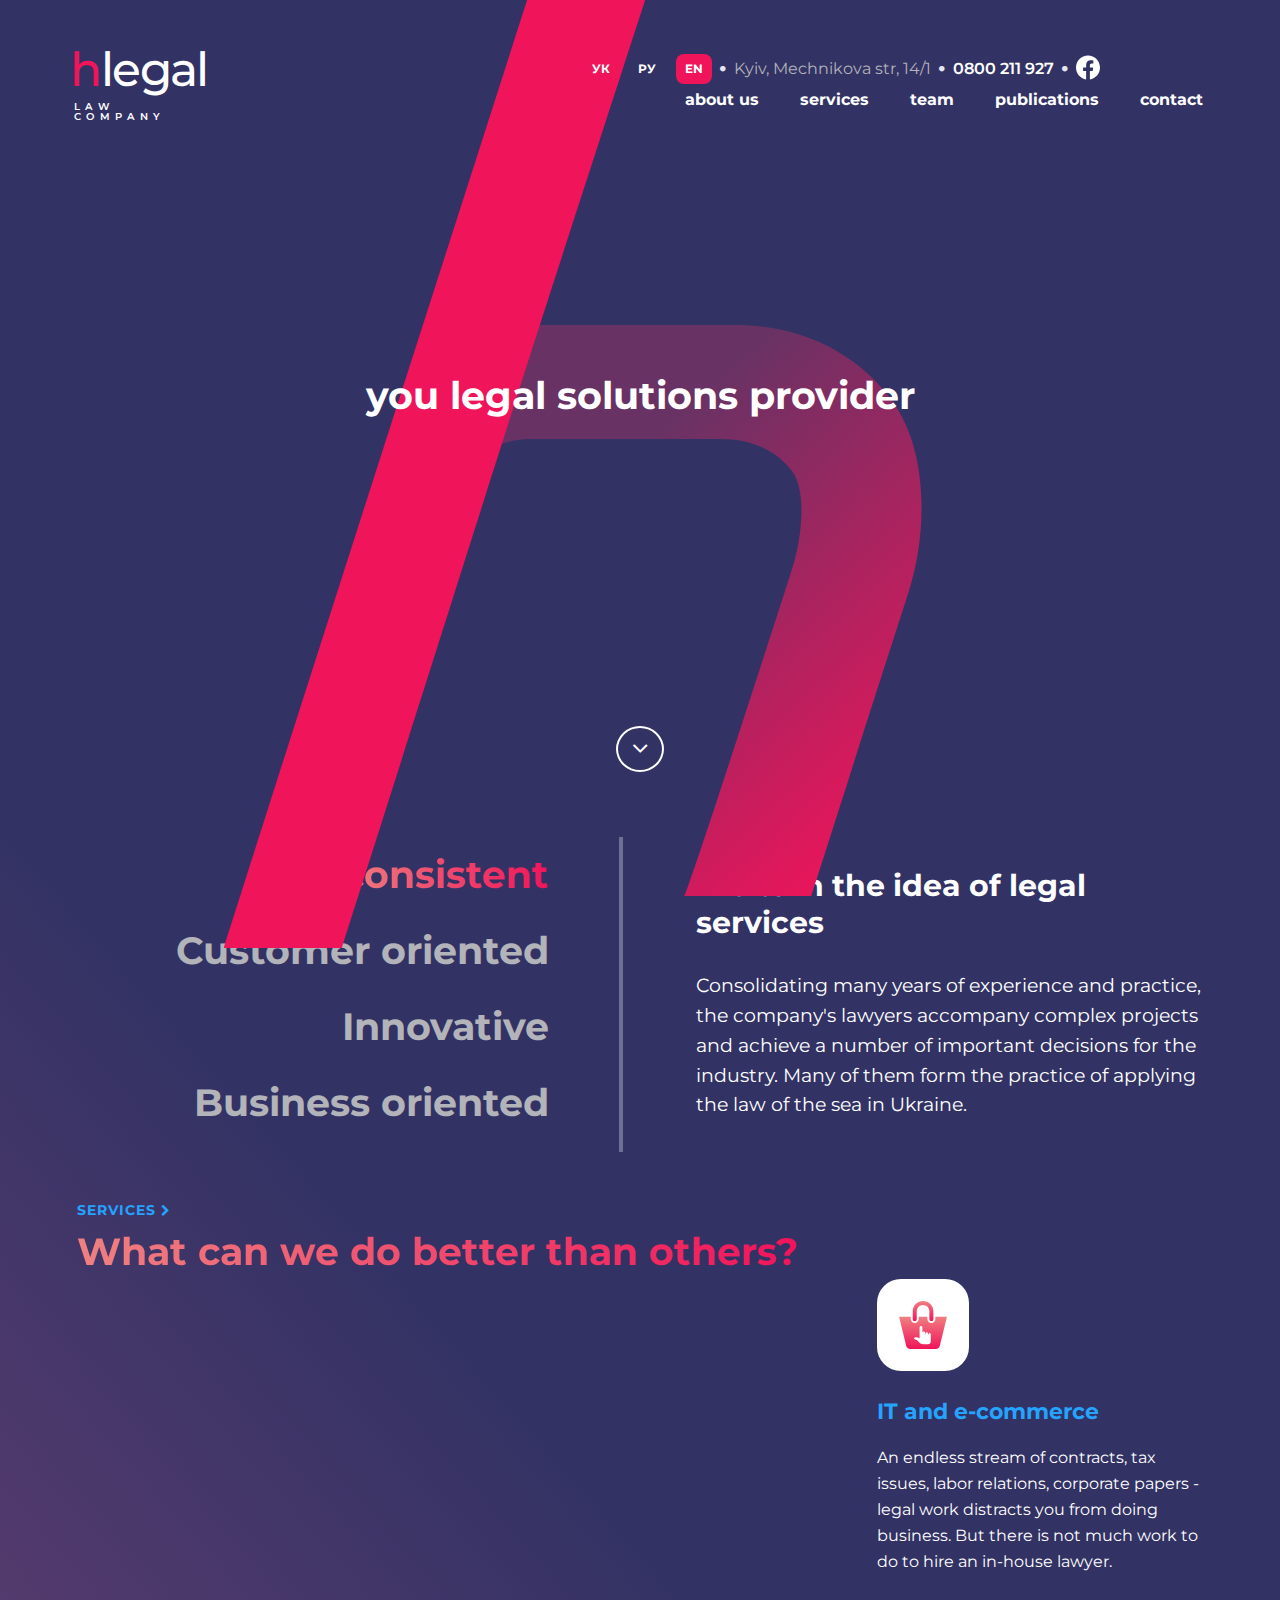
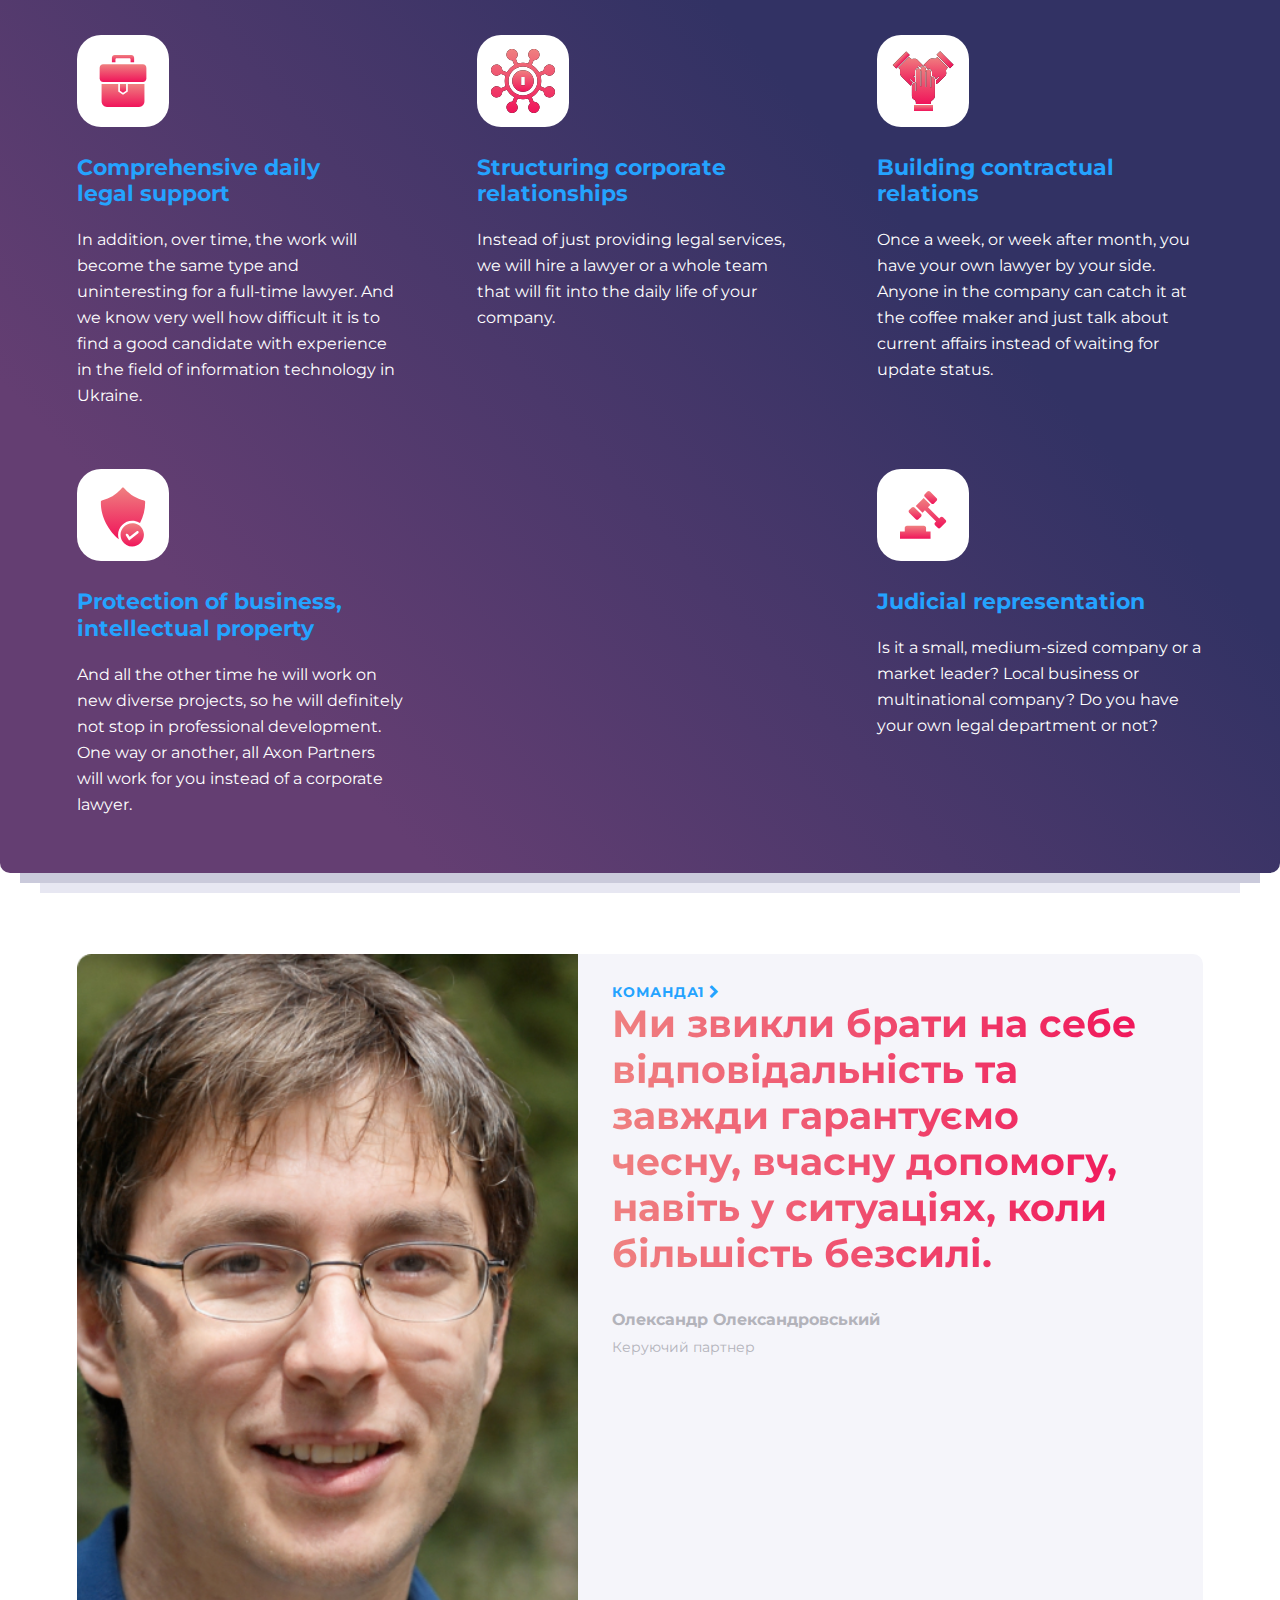
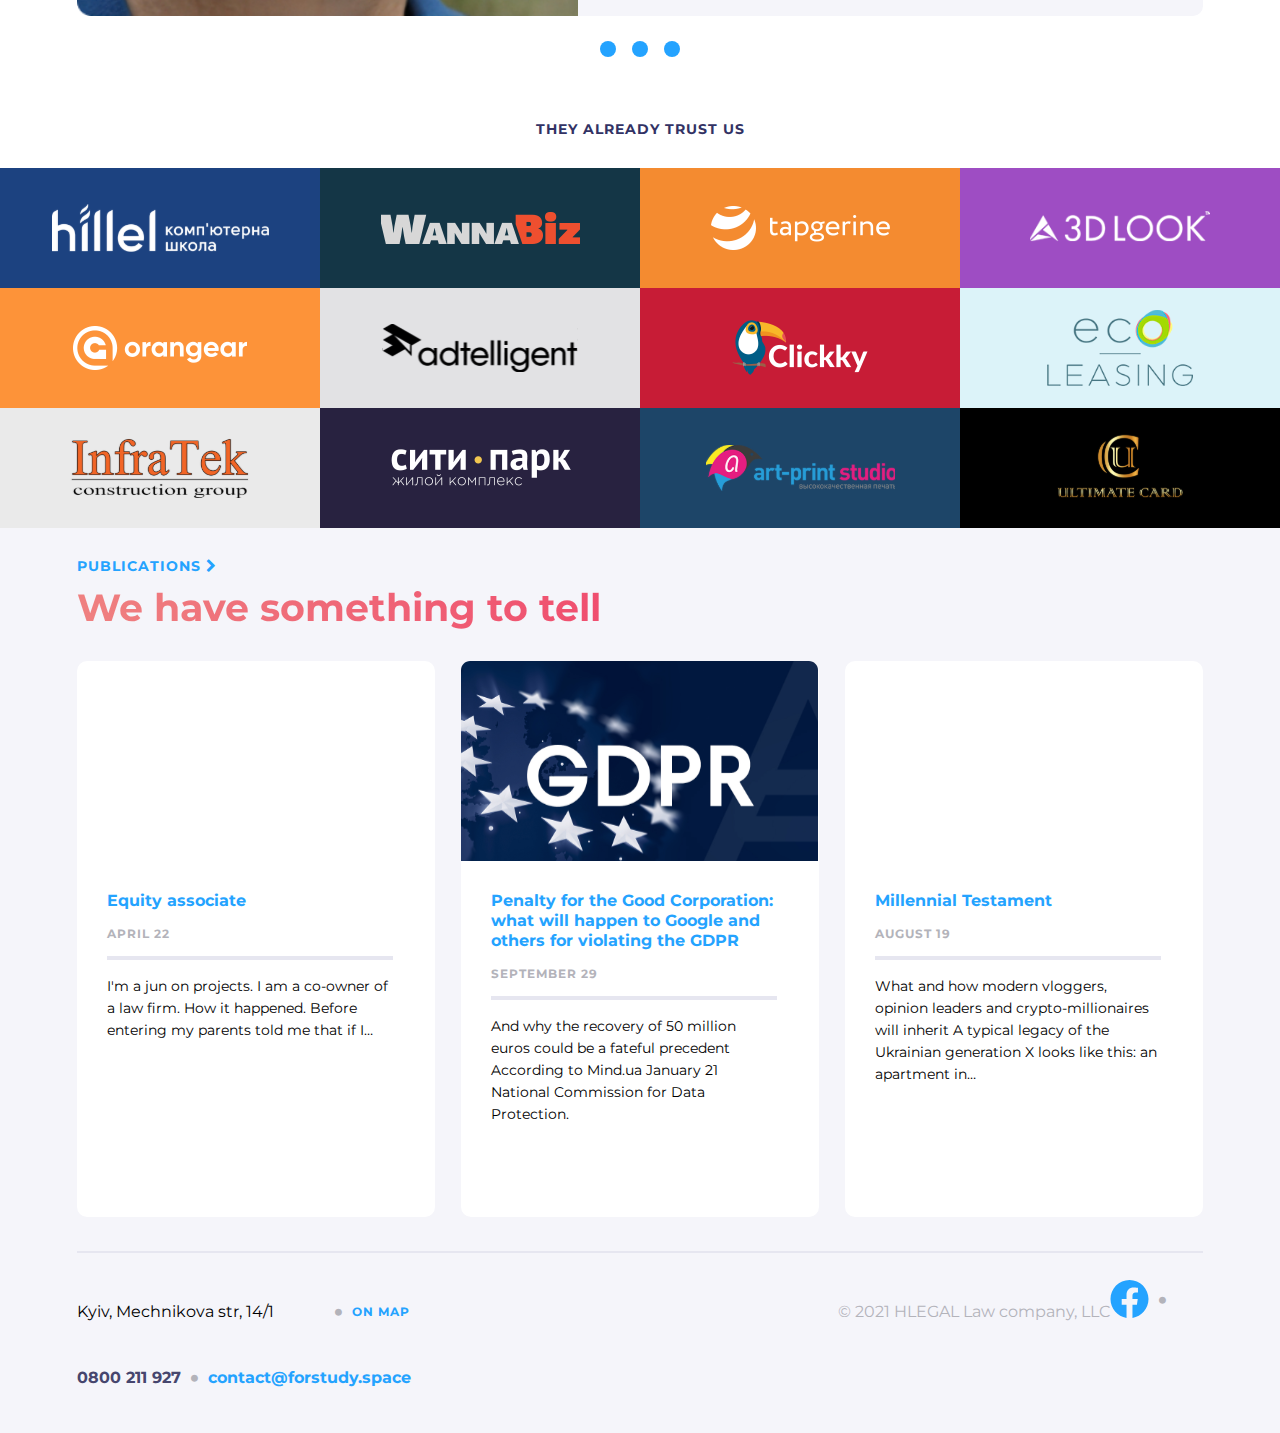
==== commit 50a5ab4f: "the service page has been added, adapting to all breakpoints, the footer has been moved to a separat" ====
--- a/index.html
+++ b/index.html
@@ -5,7 +5,7 @@
     <meta charset="UTF-8">
     <meta http-equiv="X-UA-Compatible" content="IE=edge">
     <meta name="viewport" content="width=device-width, initial-scale=1.0">
-    <title>Document</title>
+    <title>Hlegal</title>
     <link rel="preconnect" href="https://fonts.googleapis.com">
     <link rel="preconnect" href="https://fonts.gstatic.com" crossorigin>
     <link
@@ -329,8 +329,6 @@
             </div>
         </section>
 
-
-
         <section class="clients">
             <h2 class="clients__titel">
                 They already trust us
@@ -375,7 +373,6 @@
                 </div>
             </div>
         </section>
-
 
         <section class="section__publication">
             <a href="#">
--- a/css/style.css
+++ b/css/style.css
@@ -552,6 +552,259 @@
 }
 
 @media screen and (min-width: 360px) {
+  .wrapper,
+  .services__wrapper {
+    width: 100%;
+    font-family: 'Montserrat', sans-serif;
+    font-weight: 700;
+  }
+  .wrapper .footer__wrapper,
+  .services__wrapper .footer__wrapper {
+    background: #F5F5FA;
+    width: 100%;
+  }
+  .wrapper .footer__wrapper .footer,
+  .services__wrapper .footer__wrapper .footer {
+    display: -webkit-box;
+    display: -ms-flexbox;
+    display: flex;
+    -webkit-box-orient: vertical;
+    -webkit-box-direction: normal;
+        -ms-flex-direction: column;
+            flex-direction: column;
+    -webkit-box-align: center;
+        -ms-flex-align: center;
+            align-items: center;
+    width: 80%;
+    margin-left: 10%;
+    padding-top: 30px;
+    border-top: 2px solid #E6E6F0;
+    padding-bottom: 20px;
+  }
+  .wrapper .footer__wrapper .footer .fa-circle,
+  .services__wrapper .footer__wrapper .footer .fa-circle {
+    display: none;
+    font-size: 0.5rem;
+  }
+  .wrapper .footer__wrapper .footer .location__contact,
+  .services__wrapper .footer__wrapper .footer .location__contact {
+    font-weight: normal;
+    font-size: 1rem;
+    line-height: 1.25rem;
+  }
+  .wrapper .footer__wrapper .footer .map__link,
+  .services__wrapper .footer__wrapper .footer .map__link {
+    margin-top: 10px;
+    font-weight: bold;
+    font-size: 0.75rem;
+    line-height: 0.9375rem;
+    letter-spacing: 0.0625rem;
+    text-transform: uppercase;
+    color: #24A3FF;
+  }
+  .wrapper .footer__wrapper .footer .social__networking,
+  .services__wrapper .footer__wrapper .footer .social__networking {
+    margin-top: 20px;
+  }
+  .wrapper .footer__wrapper .footer .contact__number,
+  .services__wrapper .footer__wrapper .footer .contact__number {
+    margin-top: 10px;
+    font-weight: bold;
+    font-size: 1rem;
+    line-height: 1.25rem;
+    color: #46466E;
+  }
+  .wrapper .footer__wrapper .footer .contact__mail,
+  .services__wrapper .footer__wrapper .footer .contact__mail {
+    margin-top: 10px;
+    font-weight: bold;
+    font-size: 1rem;
+    line-height: 1.25rem;
+    color: #24A3FF;
+  }
+  .wrapper .footer__wrapper .footer .copyright,
+  .services__wrapper .footer__wrapper .footer .copyright {
+    margin-top: 30px;
+    font-weight: normal;
+    font-size: 1rem;
+    line-height: 1.25rem;
+    color: #B3B3BA;
+  }
+}
+
+@media screen and (min-width: 768px) {
+  .wrapper .footer__wrapper,
+  .services__wrapper .footer__wrapper {
+    background: #F5F5FA;
+    width: 100%;
+  }
+  .wrapper .footer__wrapper .footer,
+  .services__wrapper .footer__wrapper .footer {
+    -webkit-box-orient: horizontal;
+    -webkit-box-direction: normal;
+        -ms-flex-direction: row;
+            flex-direction: row;
+    -ms-flex-wrap: wrap;
+        flex-wrap: wrap;
+    padding-top: 10px;
+    width: 85%;
+    margin-left: 7.5%;
+  }
+  .wrapper .footer__wrapper .footer .location__contact,
+  .wrapper .footer__wrapper .footer .map__link,
+  .wrapper .footer__wrapper .footer .copyright,
+  .wrapper .footer__wrapper .footer .fa-circle:first-of-type,
+  .services__wrapper .footer__wrapper .footer .location__contact,
+  .services__wrapper .footer__wrapper .footer .map__link,
+  .services__wrapper .footer__wrapper .footer .copyright,
+  .services__wrapper .footer__wrapper .footer .fa-circle:first-of-type {
+    margin-top: 17px;
+  }
+  .wrapper .footer__wrapper .footer .location__contact,
+  .services__wrapper .footer__wrapper .footer .location__contact {
+    width: 30.5%;
+    -webkit-box-ordinal-group: -1;
+        -ms-flex-order: -2;
+            order: -2;
+  }
+  .wrapper .footer__wrapper .footer .map__link,
+  .services__wrapper .footer__wrapper .footer .map__link {
+    -webkit-box-ordinal-group: -1;
+        -ms-flex-order: -2;
+            order: -2;
+  }
+  .wrapper .footer__wrapper .footer .copyright,
+  .services__wrapper .footer__wrapper .footer .copyright {
+    -webkit-box-ordinal-group: 0;
+        -ms-flex-order: -1;
+            order: -1;
+    margin-left: 14%;
+  }
+  .wrapper .footer__wrapper .footer .fa-circle,
+  .services__wrapper .footer__wrapper .footer .fa-circle {
+    margin: 0;
+    display: inline;
+    font-size: 0.5rem;
+    color: #B3B3BA;
+    margin-right: 1.5%;
+    margin-left: 1.5%;
+  }
+  .wrapper .footer__wrapper .footer .fa-circle:first-of-type,
+  .services__wrapper .footer__wrapper .footer .fa-circle:first-of-type {
+    -webkit-box-ordinal-group: -1;
+        -ms-flex-order: -2;
+            order: -2;
+  }
+  .wrapper .footer__wrapper .footer .social__networking,
+  .wrapper .footer__wrapper .footer .contact__number,
+  .wrapper .footer__wrapper .footer .contact__mail,
+  .wrapper .footer__wrapper .footer .fa-circle:nth-of-type(2),
+  .wrapper .footer__wrapper .footer .fa-circle:nth-of-type(3),
+  .services__wrapper .footer__wrapper .footer .social__networking,
+  .services__wrapper .footer__wrapper .footer .contact__number,
+  .services__wrapper .footer__wrapper .footer .contact__mail,
+  .services__wrapper .footer__wrapper .footer .fa-circle:nth-of-type(2),
+  .services__wrapper .footer__wrapper .footer .fa-circle:nth-of-type(3) {
+    margin-top: 22px;
+    margin-bottom: 25px;
+  }
+}
+
+@media screen and (min-width: 1024px) {
+  .wrapper .footer__wrapper .footer,
+  .services__wrapper .footer__wrapper .footer {
+    padding-top: 5px;
+    width: 88%;
+    margin-left: 6%;
+  }
+  .wrapper .footer__wrapper .footer .location__contact,
+  .wrapper .footer__wrapper .footer .map__link,
+  .wrapper .footer__wrapper .footer .copyright,
+  .wrapper .footer__wrapper .footer .fa-circle:first-of-type,
+  .services__wrapper .footer__wrapper .footer .location__contact,
+  .services__wrapper .footer__wrapper .footer .map__link,
+  .services__wrapper .footer__wrapper .footer .copyright,
+  .services__wrapper .footer__wrapper .footer .fa-circle:first-of-type {
+    margin-top: 20px;
+  }
+  .wrapper .footer__wrapper .footer .location__contact,
+  .services__wrapper .footer__wrapper .footer .location__contact {
+    width: 22%;
+  }
+  .wrapper .footer__wrapper .footer .map__link,
+  .services__wrapper .footer__wrapper .footer .map__link {
+    -webkit-box-ordinal-group: -1;
+        -ms-flex-order: -2;
+            order: -2;
+  }
+  .wrapper .footer__wrapper .footer .copyright,
+  .services__wrapper .footer__wrapper .footer .copyright {
+    margin-left: 38%;
+  }
+  .wrapper .footer__wrapper .footer .fa-circle,
+  .services__wrapper .footer__wrapper .footer .fa-circle {
+    margin-right: 0.9%;
+    margin-left: 0.9%;
+  }
+}
+
+@media screen and (min-width: 1440px) {
+  .wrapper .footer__wrapper .footer,
+  .services__wrapper .footer__wrapper .footer {
+    padding-top: 5px;
+    width: 92%;
+    margin-left: 4%;
+  }
+  .wrapper .footer__wrapper .footer .location__contact,
+  .wrapper .footer__wrapper .footer .map__link,
+  .wrapper .footer__wrapper .footer .copyright,
+  .wrapper .footer__wrapper .footer .fa-circle:first-of-type,
+  .services__wrapper .footer__wrapper .footer .location__contact,
+  .services__wrapper .footer__wrapper .footer .map__link,
+  .services__wrapper .footer__wrapper .footer .copyright,
+  .services__wrapper .footer__wrapper .footer .fa-circle:first-of-type {
+    margin-top: 22px;
+  }
+  .wrapper .footer__wrapper .footer .location__contact,
+  .services__wrapper .footer__wrapper .footer .location__contact {
+    width: auto;
+  }
+  .wrapper .footer__wrapper .footer .map__link,
+  .services__wrapper .footer__wrapper .footer .map__link {
+    -webkit-box-ordinal-group: -1;
+        -ms-flex-order: -2;
+            order: -2;
+  }
+  .wrapper .footer__wrapper .footer .copyright,
+  .services__wrapper .footer__wrapper .footer .copyright {
+    margin-left: 57.5%;
+  }
+  .wrapper .footer__wrapper .footer .fa-circle,
+  .services__wrapper .footer__wrapper .footer .fa-circle {
+    margin-right: 0.9%;
+    margin-left: 0.9%;
+  }
+}
+
+@media screen and (min-width: 1920px) {
+  .wrapper .footer__wrapper .footer,
+  .services__wrapper .footer__wrapper .footer {
+    padding-top: 5px;
+    width: 83%;
+    margin-left: 8.5%;
+  }
+  .wrapper .footer__wrapper .footer .copyright,
+  .services__wrapper .footer__wrapper .footer .copyright {
+    margin-left: 64%;
+  }
+  .wrapper .footer__wrapper .footer .fa-circle,
+  .services__wrapper .footer__wrapper .footer .fa-circle {
+    margin-right: 0.9%;
+    margin-left: 0.9%;
+  }
+}
+
+@media screen and (min-width: 360px) {
   .wrapper {
     width: 100%;
     font-family: 'Montserrat', sans-serif;
@@ -999,69 +1252,6 @@
     color: #000000;
     margin-bottom: 28px;
   }
-  .wrapper .footer__wrapper {
-    background: #F5F5FA;
-    width: 100%;
-  }
-  .wrapper .footer__wrapper .footer {
-    display: -webkit-box;
-    display: -ms-flexbox;
-    display: flex;
-    -webkit-box-orient: vertical;
-    -webkit-box-direction: normal;
-        -ms-flex-direction: column;
-            flex-direction: column;
-    -webkit-box-align: center;
-        -ms-flex-align: center;
-            align-items: center;
-    width: 80%;
-    margin-left: 10%;
-    padding-top: 30px;
-    border-top: 2px solid #E6E6F0;
-    padding-bottom: 20px;
-  }
-  .wrapper .footer__wrapper .footer .fa-circle {
-    display: none;
-    font-size: 0.5rem;
-  }
-  .wrapper .footer__wrapper .footer .location__contact {
-    font-weight: normal;
-    font-size: 1rem;
-    line-height: 1.25rem;
-  }
-  .wrapper .footer__wrapper .footer .map__link {
-    margin-top: 10px;
-    font-weight: bold;
-    font-size: 0.75rem;
-    line-height: 0.9375rem;
-    letter-spacing: 0.0625rem;
-    text-transform: uppercase;
-    color: #24A3FF;
-  }
-  .wrapper .footer__wrapper .footer .social__networking {
-    margin-top: 20px;
-  }
-  .wrapper .footer__wrapper .footer .contact__number {
-    margin-top: 10px;
-    font-weight: bold;
-    font-size: 1rem;
-    line-height: 1.25rem;
-    color: #46466E;
-  }
-  .wrapper .footer__wrapper .footer .contact__mail {
-    margin-top: 10px;
-    font-weight: bold;
-    font-size: 1rem;
-    line-height: 1.25rem;
-    color: #24A3FF;
-  }
-  .wrapper .footer__wrapper .footer .copyright {
-    margin-top: 30px;
-    font-weight: normal;
-    font-size: 1rem;
-    line-height: 1.25rem;
-    color: #B3B3BA;
-  }
 }
 
 @media screen and (min-width: 768px) {
@@ -1283,65 +1473,6 @@
     background-image: url(../img/publications/publication_img_3.svg);
     background-position: 0 -90px;
   }
-  .wrapper .footer__wrapper {
-    background: #F5F5FA;
-    width: 100%;
-  }
-  .wrapper .footer__wrapper .footer {
-    -webkit-box-orient: horizontal;
-    -webkit-box-direction: normal;
-        -ms-flex-direction: row;
-            flex-direction: row;
-    -ms-flex-wrap: wrap;
-        flex-wrap: wrap;
-    padding-top: 10px;
-    width: 85%;
-    margin-left: 7.5%;
-  }
-  .wrapper .footer__wrapper .footer .location__contact,
-  .wrapper .footer__wrapper .footer .map__link,
-  .wrapper .footer__wrapper .footer .copyright,
-  .wrapper .footer__wrapper .footer .fa-circle:first-of-type {
-    margin-top: 17px;
-  }
-  .wrapper .footer__wrapper .footer .location__contact {
-    width: 30.5%;
-    -webkit-box-ordinal-group: -1;
-        -ms-flex-order: -2;
-            order: -2;
-  }
-  .wrapper .footer__wrapper .footer .map__link {
-    -webkit-box-ordinal-group: -1;
-        -ms-flex-order: -2;
-            order: -2;
-  }
-  .wrapper .footer__wrapper .footer .copyright {
-    -webkit-box-ordinal-group: 0;
-        -ms-flex-order: -1;
-            order: -1;
-    margin-left: 14%;
-  }
-  .wrapper .footer__wrapper .footer .fa-circle {
-    margin: 0;
-    display: inline;
-    font-size: 0.5rem;
-    color: #B3B3BA;
-    margin-right: 1.5%;
-    margin-left: 1.5%;
-  }
-  .wrapper .footer__wrapper .footer .fa-circle:first-of-type {
-    -webkit-box-ordinal-group: -1;
-        -ms-flex-order: -2;
-            order: -2;
-  }
-  .wrapper .footer__wrapper .footer .social__networking,
-  .wrapper .footer__wrapper .footer .contact__number,
-  .wrapper .footer__wrapper .footer .contact__mail,
-  .wrapper .footer__wrapper .footer .fa-circle:nth-of-type(2),
-  .wrapper .footer__wrapper .footer .fa-circle:nth-of-type(3) {
-    margin-top: 22px;
-    margin-bottom: 25px;
-  }
 }
 
 @media screen and (min-width: 1024px) {
@@ -1512,32 +1643,6 @@
   .wrapper .section__publication .publication__box .publication:last-of-type .third-publication {
     background-position: 0 0;
   }
-  .wrapper .footer__wrapper .footer {
-    padding-top: 5px;
-    width: 88%;
-    margin-left: 6%;
-  }
-  .wrapper .footer__wrapper .footer .location__contact,
-  .wrapper .footer__wrapper .footer .map__link,
-  .wrapper .footer__wrapper .footer .copyright,
-  .wrapper .footer__wrapper .footer .fa-circle:first-of-type {
-    margin-top: 20px;
-  }
-  .wrapper .footer__wrapper .footer .location__contact {
-    width: 22%;
-  }
-  .wrapper .footer__wrapper .footer .map__link {
-    -webkit-box-ordinal-group: -1;
-        -ms-flex-order: -2;
-            order: -2;
-  }
-  .wrapper .footer__wrapper .footer .copyright {
-    margin-left: 38%;
-  }
-  .wrapper .footer__wrapper .footer .fa-circle {
-    margin-right: 0.9%;
-    margin-left: 0.9%;
-  }
 }
 
 @media screen and (min-width: 1440px) {
@@ -1663,32 +1768,6 @@
   .wrapper .section__publication .publication__box .publication:last-of-type .third-publication {
     background-position: 0 0;
   }
-  .wrapper .footer__wrapper .footer {
-    padding-top: 5px;
-    width: 92%;
-    margin-left: 4%;
-  }
-  .wrapper .footer__wrapper .footer .location__contact,
-  .wrapper .footer__wrapper .footer .map__link,
-  .wrapper .footer__wrapper .footer .copyright,
-  .wrapper .footer__wrapper .footer .fa-circle:first-of-type {
-    margin-top: 22px;
-  }
-  .wrapper .footer__wrapper .footer .location__contact {
-    width: auto;
-  }
-  .wrapper .footer__wrapper .footer .map__link {
-    -webkit-box-ordinal-group: -1;
-        -ms-flex-order: -2;
-            order: -2;
-  }
-  .wrapper .footer__wrapper .footer .copyright {
-    margin-left: 57.5%;
-  }
-  .wrapper .footer__wrapper .footer .fa-circle {
-    margin-right: 0.9%;
-    margin-left: 0.9%;
-  }
 }
 
 @media screen and (min-width: 1920px) {
@@ -1806,17 +1885,1037 @@
   .wrapper .section__publication .publication__box .publication:last-of-type p {
     width: 85%;
   }
-  .wrapper .footer__wrapper .footer {
-    padding-top: 5px;
+}
+
+@media screen and (min-width: 360px) {
+  .services__wrapper {
+    width: 100%;
+    font-family: 'Montserrat', sans-serif;
+    font-weight: 700;
+  }
+  .services__wrapper .section__main {
+    background: linear-gradient(228.57deg, #323264 11.93%, #323264 57.17%, #643E72 87.46%);
+    border-radius: 0 0 10px 10px;
+    -webkit-box-shadow: 0 30px 0 -20px #CACADB,+ 0 60px 0 -40px #E7E7F2;
+            box-shadow: 0 30px 0 -20px #CACADB,+ 0 60px 0 -40px #E7E7F2;
+  }
+  .services__wrapper .section__main .header {
+    position: relative;
+    z-index: 10;
+  }
+  .services__wrapper .section__main .header .header__section {
+    display: -webkit-box;
+    display: -ms-flexbox;
+    display: flex;
+    -webkit-box-pack: start;
+        -ms-flex-pack: start;
+            justify-content: flex-start;
+    width: 100%;
+    background: rgba(245, 245, 250, 0.2);
+  }
+  .services__wrapper .section__main .header .header__section .language__menu {
+    display: -webkit-box;
+    display: -ms-flexbox;
+    display: flex;
+    -ms-flex-pack: distribute;
+        justify-content: space-around;
+    width: 35%;
+    padding: 3%;
+  }
+  .services__wrapper .section__main .header .header__section .language__menu .language__item {
+    padding: 5%;
+    border-radius: 8px;
+    font-size: 0.75rem;
+    color: #fff;
+  }
+  .services__wrapper .section__main .header .header__section .language__menu .language__item:last-of-type {
+    background: #f0145a;
+  }
+  .services__wrapper .section__main .header .header__section .header__contact {
+    width: 65%;
+    display: -webkit-box;
+    display: -ms-flexbox;
+    display: flex;
+    -webkit-box-pack: end;
+        -ms-flex-pack: end;
+            justify-content: flex-end;
+    -webkit-box-align: center;
+        -ms-flex-align: center;
+            align-items: center;
+  }
+  .services__wrapper .section__main .header .header__section .header__contact .fa-circle {
+    display: none;
+  }
+  .services__wrapper .section__main .header .header__section .header__contact .location__contact {
+    display: none;
+  }
+  .services__wrapper .section__main .header .header__section .header__contact .phone {
+    font-size: 1rem;
+    color: #fff;
+    margin-right: 7%;
+  }
+  .services__wrapper .section__main .header .header__section .header__contact .social__networking {
+    display: none;
+  }
+  .services__wrapper .section__main .header .header__menu {
+    display: -webkit-box;
+    display: -ms-flexbox;
+    display: flex;
+    -webkit-box-pack: justify;
+        -ms-flex-pack: justify;
+            justify-content: space-between;
+  }
+  .services__wrapper .section__main .header .header__menu .logo__wrapper .logo {
+    display: -webkit-box;
+    display: -ms-flexbox;
+    display: flex;
+    -webkit-box-orient: horizontal;
+    -webkit-box-direction: normal;
+        -ms-flex-direction: row;
+            flex-direction: row;
+    margin: 8.3% 7.3% 0 7.3%;
+  }
+  .services__wrapper .section__main .header .header__menu .logo__wrapper .logo p {
+    font-size: 1.5rem;
+    font-weight: 600;
+    color: #fff;
+  }
+  .services__wrapper .section__main .header .header__menu .logo__wrapper .logo p:first-of-type {
+    color: #f0145a;
+  }
+  .services__wrapper .section__main .header .header__menu .logo__wrapper .logo p:last-of-type {
+    color: #f0145a;
+    margin: 0 2%;
+    font-size: 1.7rem;
+  }
+  .services__wrapper .section__main .header .header__menu .logo__wrapper .logo .logo__item {
+    margin: 2% 1.2%;
+    color: #fff;
+    font-size: 1.3rem;
+    font-weight: 400;
+  }
+  .services__wrapper .section__main .header .header__menu .logo__wrapper .logo__titel {
+    margin: 1% 8.9%;
+    font-size: 0.3rem;
+    letter-spacing: 0.195rem;
+    font-weight: 600;
+    color: #fff;
+  }
+  .services__wrapper .section__main .header #check__menu {
+    display: none;
+  }
+  .services__wrapper .section__main .header #check__menu:checked ~ .nav {
+    display: table;
+  }
+  .services__wrapper .section__main .header #check__menu:checked ~ label span {
+    display: none;
+  }
+  .services__wrapper .section__main .header #check__menu:checked ~ label .header__burger::before {
+    top: 8px;
+    -webkit-transform: rotate(-45deg);
+            transform: rotate(-45deg);
+    -webkit-transition: 0.3s all;
+    transition: 0.3s all;
+    background-color: #ec6f5d;
+  }
+  .services__wrapper .section__main .header #check__menu:checked ~ label .header__burger::after {
+    bottom: 10px;
+    -webkit-transform: rotate(45deg);
+            transform: rotate(45deg);
+    -webkit-transition: 0.3s all;
+    transition: 0.3s all;
+    background-color: #ec6f5d;
+  }
+  .services__wrapper .section__main .header .header__burger {
+    position: absolute;
+    top: 68px;
+    right: 6%;
+    display: block;
+    width: 18px;
+    height: 20px;
+    z-index: 560;
+    cursor: pointer;
+  }
+  .services__wrapper .section__main .header .header__burger span {
+    position: absolute;
+    padding: 2%;
+    top: 6px;
+    left: 0;
+    width: 100%;
+    height: 2px;
+    background-color: #fff;
+  }
+  .services__wrapper .section__main .header .header__burger::before, .services__wrapper .section__main .header .header__burger::after {
+    content: '';
+    background-color: #fff;
+    position: absolute;
+    width: 100%;
+    height: 2px;
+    left: 0;
+    -webkit-transition: 0.2s all;
+    transition: 0.2s all;
+  }
+  .services__wrapper .section__main .header .header__burger::before {
+    top: 0;
+  }
+  .services__wrapper .section__main .header .header__burger::after {
+    bottom: 6px;
+  }
+  .services__wrapper .section__main .header .nav {
+    display: none;
+    position: absolute;
+    top: 45px;
+    width: 95%;
+    z-index: 555;
+    -webkit-box-align: center;
+        -ms-flex-align: center;
+            align-items: center;
+    margin-left: 2.5%;
+    background: #fff;
+    border-radius: 12px 12px 0px 0px;
+  }
+  .services__wrapper .section__main .header .nav .nav__item {
+    width: 93%;
+    margin-left: 3.5%;
+    display: -webkit-box;
+    display: -ms-flexbox;
+    display: flex;
+    -webkit-box-pack: center;
+        -ms-flex-pack: center;
+            justify-content: center;
+    background: #F5F5FA;
+    border-radius: 12px;
+    padding: 2%;
+    margin-bottom: 4%;
+  }
+  .services__wrapper .section__main .header .nav .nav__item:first-of-type {
+    margin-top: 63px;
+  }
+  .services__wrapper .section__main .header .nav .nav__link {
+    font-size: 1.5rem;
+    line-height: 1.8125rem;
+    font-weight: bold;
+    color: #24a3ff;
+  }
+  .services__wrapper .section__main .header .nav .nav__link:active {
+    color: #f0145a;
+  }
+  .services__wrapper .section__main .header .nav .nav__link:hover::after {
+    content: '';
+    position: absolute;
+    bottom: 0;
+    left: 0;
+    width: 100%;
+  }
+  .services__wrapper .section__main .article__description {
+    display: -webkit-box;
+    display: -ms-flexbox;
+    display: flex;
+    -webkit-box-orient: vertical;
+    -webkit-box-direction: normal;
+        -ms-flex-direction: column;
+            flex-direction: column;
+    width: 85%;
+    margin-left: 7.5%;
+  }
+  .services__wrapper .section__main .article__description .article__desription-titel {
+    margin-top: 38px;
+    font-size: 1.875rem;
+    line-height: 2.31rem;
+    font-weight: bold;
+    color: transparent;
+    -webkit-background-clip: text;
+    background-clip: text;
+    background-image: linear-gradient(90.13deg, #EF8080 0.84%, #F0145A 99.96%);
+  }
+  .services__wrapper .section__main .article__description .box__description {
+    margin-top: 30px;
+  }
+  .services__wrapper .section__main .article__description .box__description .description__titel {
+    margin-top: 25px;
+    font-weight: bold;
+    font-size: 1.375rem;
+    line-height: 1.68rem;
+    color: #24A3FF;
+  }
+  .services__wrapper .section__main .article__description .box__description .description__text {
+    margin-top: 19px;
+    font-style: normal;
+    font-weight: normal;
+    font-size: 1rem;
+    line-height: 1.625rem;
+    color: #fff;
+  }
+  .services__wrapper .clients {
+    display: -webkit-box;
+    display: -ms-flexbox;
+    display: flex;
+    -webkit-box-orient: vertical;
+    -webkit-box-direction: normal;
+        -ms-flex-direction: column;
+            flex-direction: column;
+    -webkit-box-align: center;
+        -ms-flex-align: center;
+            align-items: center;
+  }
+  .services__wrapper .clients .clients__titel {
+    margin-top: 78px;
+    margin-bottom: 30px;
+    font-weight: bold;
+    font-size: 0.875rem;
+    line-height: 1.06rem;
+    letter-spacing: 1px;
+    text-transform: uppercase;
+    color: #323264;
+  }
+  .services__wrapper .clients .img__wrapper {
+    display: -webkit-box;
+    display: -ms-flexbox;
+    display: flex;
+    -webkit-box-orient: vertical;
+    -webkit-box-direction: normal;
+        -ms-flex-direction: column;
+            flex-direction: column;
+    width: 100%;
+  }
+  .services__wrapper .clients .img__wrapper .color__block {
+    width: 100%;
+    height: 120px;
+    display: -webkit-box;
+    display: -ms-flexbox;
+    display: flex;
+    -webkit-box-pack: center;
+        -ms-flex-pack: center;
+            justify-content: center;
+    -webkit-box-align: center;
+        -ms-flex-align: center;
+            align-items: center;
+  }
+  .services__wrapper .clients .img__wrapper .hilel {
+    background: #1C4280;
+  }
+  .services__wrapper .clients .img__wrapper .wanna-biz {
+    background: #143646;
+  }
+  .services__wrapper .clients .img__wrapper .tapgerine {
+    background: -webkit-gradient(linear, left bottom, left top, from(#F48B30), to(#F48B30));
+    background: linear-gradient(0deg, #F48B30, #F48B30);
+  }
+  .services__wrapper .clients .img__wrapper .look {
+    background: #9E4DC3;
+  }
+  .services__wrapper .clients .img__wrapper .orange {
+    background: #FD9339;
+  }
+  .services__wrapper .clients .img__wrapper .adtelige {
+    background: #E2E2E4;
+  }
+  .services__wrapper .clients .img__wrapper .clicky {
+    background: #C71C36;
+    display: none;
+  }
+  .services__wrapper .clients .img__wrapper .eco-lease {
+    background: #DCF3F9;
+    display: none;
+  }
+  .services__wrapper .clients .img__wrapper .infra-tek {
+    background: #EAEAEA;
+    display: none;
+  }
+  .services__wrapper .clients .img__wrapper .city-park {
+    background: #282240;
+    display: none;
+  }
+  .services__wrapper .clients .img__wrapper .art-print {
+    background: #1D4568;
+    display: none;
+  }
+  .services__wrapper .clients .img__wrapper .ultimate-card {
+    background: #000000;
+    display: none;
+  }
+  .services__wrapper .section__publication {
+    display: -webkit-box;
+    display: -ms-flexbox;
+    display: flex;
+    -webkit-box-align: center;
+        -ms-flex-align: center;
+            align-items: center;
+    -webkit-box-orient: vertical;
+    -webkit-box-direction: normal;
+        -ms-flex-direction: column;
+            flex-direction: column;
+    background: #F5F5FA;
+    padding-bottom: 34px;
+  }
+  .services__wrapper .section__publication a {
+    width: 85%;
+    margin-top: 30px;
+    font-weight: bold;
+    font-size: 0.875rem;
+    line-height: 1.0625rem;
+    letter-spacing: 0.0625rem;
+    text-transform: uppercase;
+    color: #24A3FF;
+  }
+  .services__wrapper .section__publication h2 {
+    width: 85%;
+    margin-top: 5px;
+    font-weight: bold;
+    font-size: 1.875rem;
+    line-height: 2.3125rem;
+    color: transparent;
+    -webkit-background-clip: text;
+    background-clip: text;
+    background-image: linear-gradient(90.13deg, #EF8080 0.84%, #F0145A 99.96%);
+  }
+  .services__wrapper .section__publication .publication__box {
+    display: -webkit-box;
+    display: -ms-flexbox;
+    display: flex;
+    -webkit-box-align: center;
+        -ms-flex-align: center;
+            align-items: center;
+    -webkit-box-orient: vertical;
+    -webkit-box-direction: normal;
+        -ms-flex-direction: column;
+            flex-direction: column;
+  }
+  .services__wrapper .section__publication .publication__box .publication {
+    width: 85%;
+    margin-top: 30px;
+    background: #FFFFFF;
+    border-radius: 10px;
+  }
+  .services__wrapper .section__publication .publication__box .publication .publication__img {
+    height: 200px;
+    background-size: 100%;
+    background-repeat: no-repeat;
+  }
+  .services__wrapper .section__publication .publication__box .publication .firs-publication {
+    background-image: url(../img/publications/publication_img_1.svg);
+  }
+  .services__wrapper .section__publication .publication__box .publication .second-publication {
+    background-image: url(../img/publications/publication_img_2.svg);
+    background-position: 0 0;
+  }
+  .services__wrapper .section__publication .publication__box .publication .third-publication {
+    background-image: url(../img/publications/publication_img_3.svg);
+  }
+  .services__wrapper .section__publication .publication__box .publication h3 {
+    width: 80%;
+    margin-left: 30px;
+    margin-top: 30px;
+    font-weight: bold;
+    font-size: 1rem;
+    line-height: 1.25rem;
+    color: #24A3FF;
+  }
+  .services__wrapper .section__publication .publication__box .publication h4 {
+    width: 80%;
+    margin: 15px 30px;
+    padding-bottom: 15px;
+    font-weight: bold;
+    font-size: 0.75rem;
+    line-height: 0.9375rem;
+    letter-spacing: 0.0625rem;
+    text-transform: uppercase;
+    color: #B3B3BA;
+    border-bottom: 4px solid #E6E6F0;
+  }
+  .services__wrapper .section__publication .publication__box .publication p {
+    width: 80%;
+    margin-left: 30px;
+    font-weight: normal;
+    font-size: 0.875rem;
+    line-height: 1.375rem;
+    color: #000000;
+    margin-bottom: 28px;
+  }
+}
+
+@media screen and (min-width: 768px) {
+  .services__wrapper .section__main {
+    margin-bottom: 30px;
+  }
+  .services__wrapper .section__main .header .header__section {
+    display: -webkit-box;
+    display: -ms-flexbox;
+    display: flex;
+    -webkit-box-pack: start;
+        -ms-flex-pack: start;
+            justify-content: flex-start;
+    -webkit-box-align: center;
+        -ms-flex-align: center;
+            align-items: center;
+    width: 100%;
+    background: none;
+  }
+  .services__wrapper .section__main .header .header__section .language__menu {
+    display: -webkit-box;
+    display: -ms-flexbox;
+    display: flex;
+    -webkit-box-pack: justify;
+        -ms-flex-pack: justify;
+            justify-content: space-between;
+    width: 12.3%;
+    padding: 0;
+    margin-top: 48px;
+    margin-left: 8%;
+  }
+  .services__wrapper .section__main .header .header__section .language__menu .language__item {
+    margin: 0;
+    padding: 7%;
+  }
+  .services__wrapper .section__main .header .header__section .header__contact {
+    width: 50%;
+    display: -webkit-box;
+    display: -ms-flexbox;
+    display: flex;
+    -webkit-box-pack: none;
+        -ms-flex-pack: none;
+            justify-content: none;
+    -webkit-box-align: center;
+        -ms-flex-align: center;
+            align-items: center;
+    margin-top: 48px;
+  }
+  .services__wrapper .section__main .header .header__section .header__contact .fa-circle {
+    display: inline;
+    color: #E6E6F0;
+    font-size: 0.4rem;
+    margin: 0 1.5%;
+  }
+  .services__wrapper .section__main .header .header__section .header__contact .location__contact {
+    display: inline;
+    color: #B3B3BA;
+    font-weight: normal;
+    font-size: 1rem;
+    line-height: 1.25rem;
+  }
+  .services__wrapper .section__main .header .header__section .header__contact .phone {
+    font-weight: 600;
+    margin-right: 0;
+  }
+  .services__wrapper .section__main .header .header__section .header__contact .social__networking {
+    display: inline;
+  }
+  .services__wrapper .section__main .header .header__menu {
+    display: -webkit-box;
+    display: -ms-flexbox;
+    display: flex;
+    -webkit-box-pack: justify;
+        -ms-flex-pack: justify;
+            justify-content: space-between;
+  }
+  .services__wrapper .section__main .header .header__menu .logo__wrapper {
+    width: 100%;
+  }
+  .services__wrapper .section__main .header .header__menu .logo__wrapper .logo {
+    display: -webkit-box;
+    display: -ms-flexbox;
+    display: flex;
+    -webkit-box-orient: horizontal;
+    -webkit-box-direction: normal;
+        -ms-flex-direction: row;
+            flex-direction: row;
+    margin-top: 25px;
+    margin-left: 7%;
+  }
+  .services__wrapper .section__main .header .header__menu .logo__wrapper .logo p {
+    font-size: 2.85rem;
+    font-weight: 500;
+  }
+  .services__wrapper .section__main .header .header__menu .logo__wrapper .logo p:last-of-type {
+    margin: 5px 0;
+    font-size: 3rem;
+    font-weight: 600;
+  }
+  .services__wrapper .section__main .header .header__menu .logo__wrapper .logo .logo__item {
+    margin: 8px 0.6%;
+    font-size: 2.3rem;
+    font-weight: 400;
+  }
+  .services__wrapper .section__main .header .header__menu .logo__wrapper .logo__titel {
+    margin-top: 0;
+    margin-left: 7.5%;
+    font-size: 0.6rem;
+    letter-spacing: 0.335rem;
+  }
+  .services__wrapper .section__main .header #check__menu {
+    display: none;
+  }
+  .services__wrapper .section__main .header .header__burger {
+    display: none;
+  }
+  .services__wrapper .section__main .header .nav {
+    display: -webkit-box;
+    display: -ms-flexbox;
+    display: flex;
+    -webkit-box-align: center;
+        -ms-flex-align: center;
+            align-items: center;
+    -webkit-box-pack: justify;
+        -ms-flex-pack: justify;
+            justify-content: space-between;
+    top: 195px;
+    left: 5.5%;
+    width: 54%;
+    background: none;
+  }
+  .services__wrapper .section__main .header .nav .nav__item {
+    width: auto;
+    display: -webkit-box;
+    display: -ms-flexbox;
+    display: flex;
+    background: none;
+    padding: 0;
+    margin: 0;
+  }
+  .services__wrapper .section__main .header .nav .nav__item:first-of-type {
+    margin-top: 0;
+  }
+  .services__wrapper .section__main .header .nav .nav__link {
+    font-size: 1rem;
+    line-height: 1.25rem;
+    color: #fff;
+    border-bottom: 3px solid #323264;
+  }
+  .services__wrapper .section__main .header .nav .nav__link:hover {
+    color: #F0145A;
+    border-bottom: 3px solid #F0145A;
+  }
+  .services__wrapper .section__main .article__description {
+    margin-top: 67px;
+    -ms-flex-wrap: wrap;
+        flex-wrap: wrap;
+    -webkit-box-orient: horizontal;
+    -webkit-box-direction: normal;
+        -ms-flex-direction: row;
+            flex-direction: row;
+    -webkit-box-pack: justify;
+        -ms-flex-pack: justify;
+            justify-content: space-between;
+    padding-bottom: 55px;
+  }
+  .services__wrapper .section__main .article__description .article__desription-titel {
+    font-size: 2.375rem;
+    line-height: 2.875rem;
+  }
+  .services__wrapper .section__main .article__description .box__description {
+    margin-top: 59px;
+    width: 45%;
+  }
+  .services__wrapper .section__main .article__description .box__description .description__titel {
+    margin-top: 25px;
+    font-weight: bold;
+    font-size: 1.375rem;
+    line-height: 1.68rem;
+    color: #24A3FF;
+  }
+  .services__wrapper .section__main .article__description .box__description .description__text {
+    margin-top: 19px;
+    font-style: normal;
+    font-weight: normal;
+    font-size: 1rem;
+    line-height: 1.625rem;
+    color: #fff;
+  }
+  .services__wrapper .clients .clients__titel {
+    margin-top: 52px;
+  }
+  .services__wrapper .clients .img__wrapper {
+    -webkit-box-orient: horizontal;
+    -webkit-box-direction: normal;
+        -ms-flex-direction: row;
+            flex-direction: row;
+    -ms-flex-wrap: wrap;
+        flex-wrap: wrap;
+  }
+  .services__wrapper .clients .img__wrapper .color__block {
+    width: 33.3333%;
+  }
+  .services__wrapper .clients .img__wrapper .clicky {
+    display: -webkit-box;
+    display: -ms-flexbox;
+    display: flex;
+  }
+  .services__wrapper .clients .img__wrapper .eco-lease {
+    display: -webkit-box;
+    display: -ms-flexbox;
+    display: flex;
+  }
+  .services__wrapper .clients .img__wrapper .infra-tek {
+    display: -webkit-box;
+    display: -ms-flexbox;
+    display: flex;
+  }
+  .services__wrapper .clients .img__wrapper .city-park {
+    display: -webkit-box;
+    display: -ms-flexbox;
+    display: flex;
+  }
+  .services__wrapper .clients .img__wrapper .art-print {
+    display: -webkit-box;
+    display: -ms-flexbox;
+    display: flex;
+  }
+  .services__wrapper .clients .img__wrapper .ultimate-card {
+    display: -webkit-box;
+    display: -ms-flexbox;
+    display: flex;
+  }
+}
+
+@media screen and (min-width: 1024px) {
+  .services__wrapper .section__main {
+    margin-bottom: 30px;
+  }
+  .services__wrapper .section__main .header {
+    position: none;
+    display: -webkit-box;
+    display: -ms-flexbox;
+    display: flex;
+  }
+  .services__wrapper .section__main .header .header__section {
+    -webkit-box-pack: end;
+        -ms-flex-pack: end;
+            justify-content: flex-end;
+    -webkit-box-align: center;
+        -ms-flex-align: center;
+            align-items: center;
+    -webkit-box-ordinal-group: 3;
+        -ms-flex-order: 2;
+            order: 2;
+    margin-top: 16px;
+  }
+  .services__wrapper .section__main .header .header__section .language__menu {
+    margin-top: 0;
+    width: 12%;
+  }
+  .services__wrapper .section__main .header .header__section .language__menu .language__item {
+    padding: 7%;
+  }
+  .services__wrapper .section__main .header .header__section .header__contact {
+    -webkit-box-pack: start;
+        -ms-flex-pack: start;
+            justify-content: flex-start;
+    margin-top: 0;
+    -webkit-box-align: center;
+        -ms-flex-align: center;
+            align-items: center;
+    width: 53%;
+  }
+  .services__wrapper .section__main .header .header__menu {
+    display: -webkit-box;
+    display: -ms-flexbox;
+    display: flex;
+    -webkit-box-ordinal-group: 2;
+        -ms-flex-order: 1;
+            order: 1;
+    -webkit-box-pack: justify;
+        -ms-flex-pack: justify;
+            justify-content: space-between;
+    margin-top: 46px;
+    margin-left: 5.5%;
+  }
+  .services__wrapper .section__main .header .header__menu .logo__wrapper {
+    width: 100%;
+  }
+  .services__wrapper .section__main .header .header__menu .logo__wrapper .logo {
+    display: -webkit-box;
+    display: -ms-flexbox;
+    display: flex;
+    -webkit-box-orient: horizontal;
+    -webkit-box-direction: normal;
+        -ms-flex-direction: row;
+            flex-direction: row;
+    margin-top: 0;
+    margin-left: 0;
+  }
+  .services__wrapper .section__main .header .header__menu .logo__wrapper .logo p {
+    font-size: 2.95rem;
+    letter-spacing: -0.1rem;
+  }
+  .services__wrapper .section__main .header .header__menu .logo__wrapper .logo p:last-of-type {
+    display: none;
+  }
+  .services__wrapper .section__main .header .header__menu .logo__wrapper .logo .logo__item {
+    display: none;
+  }
+  .services__wrapper .section__main .header .header__menu .logo__wrapper .logo__titel {
+    width: 100%;
+    margin-top: 9px;
+    margin-left: 2.5%;
+    font-size: 0.6rem;
+    letter-spacing: 0.335rem;
+  }
+  .services__wrapper .section__main .header .nav {
+    display: -webkit-box;
+    display: -ms-flexbox;
+    display: flex;
+    -webkit-box-align: center;
+        -ms-flex-align: center;
+            align-items: center;
+    -webkit-box-pack: justify;
+        -ms-flex-pack: justify;
+            justify-content: space-between;
+    top: 90px;
+    left: 51%;
+    width: 40.5%;
+    background: none;
+  }
+  .services__wrapper .section__main .article__description {
+    width: 88%;
+    margin-left: 6%;
+    margin-top: 25px;
+    -ms-flex-wrap: wrap;
+        flex-wrap: wrap;
+    -webkit-box-orient: horizontal;
+    -webkit-box-direction: normal;
+        -ms-flex-direction: row;
+            flex-direction: row;
+    -webkit-box-pack: justify;
+        -ms-flex-pack: justify;
+            justify-content: space-between;
+  }
+  .services__wrapper .section__main .article__description .specifications {
+    width: 48.5%;
+    -webkit-box-align: end;
+        -ms-flex-align: end;
+            align-items: flex-end;
+    -webkit-box-orient: vertical;
+    -webkit-box-direction: normal;
+        -ms-flex-direction: column;
+            flex-direction: column;
+    padding-bottom: none;
+    padding-right: 6.2%;
+    border-right: solid 4px rgba(255, 255, 255, 0.3);
+    border-bottom: none;
+  }
+  .services__wrapper .section__main .article__description .specifications .specifications__item {
+    margin: 15px 0;
+  }
+  .services__wrapper .section__main .article__description .article__item {
+    width: 45%;
+    margin-top: 150px;
+    margin-left: 5%;
+  }
+  .services__wrapper .section__main .article__description .article__item .description__text {
+    margin-top: 30px;
+  }
+  .services__wrapper .section__main .article__description a {
+    width: 100%;
+    margin-top: 50px;
+  }
+  .services__wrapper .section__main .article__description .box__description {
+    margin-top: 60px;
+    width: 29%;
+  }
+  .services__wrapper .section__main .article__description .box__description .description__titel {
+    margin-top: 25px;
+    font-weight: bold;
+    font-size: 1.375rem;
+    line-height: 1.68rem;
+    color: #24A3FF;
+  }
+  .services__wrapper .section__main .article__description .box__description .description__text {
+    margin-top: 19px;
+    font-style: normal;
+    font-weight: normal;
+    font-size: 1rem;
+    line-height: 1.625rem;
+    color: #fff;
+  }
+  .services__wrapper .section__person {
+    width: 88%;
+    margin-left: 6%;
+  }
+  .services__wrapper .section__person .section__item .slider .slider__item .content__box {
+    display: -webkit-box;
+    display: -ms-flexbox;
+    display: flex;
+    -ms-flex-wrap: wrap;
+        flex-wrap: wrap;
+  }
+  .services__wrapper .section__person .section__item .slider .slider__item .content__box .tablet__hd {
+    width: 44.5%;
+    position: relative;
+    top: 0;
+    left: 0;
+  }
+  .services__wrapper .section__person .section__item .slider .slider__item .content__box .img__mobile,
+  .services__wrapper .section__person .section__item .slider .slider__item .content__box .tablet__sd,
+  .services__wrapper .section__person .section__item .slider .slider__item .content__box .desktop__hd,
+  .services__wrapper .section__person .section__item .slider .slider__item .content__box .desktop__sd {
+    position: absolute;
+    top: -9999px;
+    left: -9999px;
+  }
+  .services__wrapper .section__person .section__item .slider .slider__item .content__box .box__person {
+    width: 48%;
+    margin-left: 3%;
+    margin-top: 30px;
+  }
+  .services__wrapper .section__person .section__item .slider .slider__item .content__box .box__person .person__desription {
+    font-size: 2.375rem;
+    line-height: 2.875rem;
+  }
+  .services__wrapper .clients .img__wrapper .color__block {
+    width: 25%;
+  }
+  .services__wrapper .section__publication a {
+    width: 88%;
+  }
+  .services__wrapper .section__publication h2 {
+    width: 88%;
+  }
+  .services__wrapper .section__publication .publication__box {
+    display: -webkit-box;
+    display: -ms-flexbox;
+    display: flex;
+    -webkit-box-align: start;
+        -ms-flex-align: start;
+            align-items: flex-start;
+    -webkit-box-orient: horizontal;
+    -webkit-box-direction: normal;
+        -ms-flex-direction: row;
+            flex-direction: row;
+    -ms-flex-pack: distribute;
+        justify-content: space-around;
+    -ms-flex-wrap: wrap;
+        flex-wrap: wrap;
+    width: 90%;
+  }
+  .services__wrapper .section__publication .publication__box .publication {
+    width: 31%;
+    height: 556px;
+  }
+  .services__wrapper .section__publication .publication__box .publication:last-of-type {
+    width: 31%;
+    height: 556px;
+  }
+  .services__wrapper .section__publication .publication__box .publication:last-of-type h4 {
+    width: 80%;
+  }
+  .services__wrapper .section__publication .publication__box .publication:last-of-type p {
+    width: 80%;
+  }
+  .services__wrapper .section__publication .publication__box .publication:last-of-type .third-publication {
+    background-position: 0 0;
+  }
+}
+
+@media screen and (min-width: 1440px) {
+  .services__wrapper .section__main {
+    margin-bottom: 30px;
+  }
+  .services__wrapper .section__main .header {
+    position: none;
+    display: -webkit-box;
+    display: -ms-flexbox;
+    display: flex;
+  }
+  .services__wrapper .section__main .header .header__section {
+    margin-left: 29%;
+  }
+  .services__wrapper .section__main .header .header__section .header__contact {
+    width: 53%;
+  }
+  .services__wrapper .section__main .header .header__menu {
+    margin-left: 4%;
+  }
+  .services__wrapper .section__main .header .nav {
+    top: 92px;
+    left: 64.5%;
+    width: 28.5%;
+  }
+  .services__wrapper .section__main .article__description {
+    width: 92%;
+    margin-left: 4%;
+  }
+  .services__wrapper .section__main .article__description .specifications {
+    width: 42%;
+    padding-right: 4.7%;
+  }
+  .services__wrapper .section__main .article__description .article__item {
+    margin-top: 185px;
+    margin-right: 8%;
+  }
+  .services__wrapper .section__main .article__description a {
+    font-size: 0.80rem;
+    letter-spacing: 0.0525rem;
+  }
+  .services__wrapper .section__main .article__description h4 {
+    width: 80%;
+  }
+  .services__wrapper .section__main .article__description .box__description {
+    margin-top: 60px;
+    width: 30.5%;
+  }
+  .services__wrapper .clients .clients__titel {
+    margin-top: 53px;
+  }
+}
+
+@media screen and (min-width: 1920px) {
+  .services__wrapper .section__main .header .header__section {
+    margin-left: 28%;
+  }
+  .services__wrapper .section__main .header .header__section .language__menu {
+    width: 7%;
+    margin-right: 1%;
+  }
+  .services__wrapper .section__main .header .header__section .header__contact {
+    width: 50%;
+  }
+  .services__wrapper .section__main .header .header__menu {
+    margin-left: 8%;
+  }
+  .services__wrapper .section__main .header .nav {
+    top: 92px;
+    left: 67.5%;
+    width: 21.7%;
+  }
+  .services__wrapper .section__main .article__description {
     width: 83%;
-    margin-left: 8.5%;
-  }
-  .wrapper .footer__wrapper .footer .copyright {
-    margin-left: 64%;
-  }
-  .wrapper .footer__wrapper .footer .fa-circle {
-    margin-right: 0.9%;
-    margin-left: 0.9%;
+    margin-left: 8.3%;
+  }
+  .services__wrapper .section__main .article__description .specifications {
+    width: 35%;
+    padding-right: 3.5%;
+  }
+  .services__wrapper .section__main .article__description .article__item {
+    width: 53%;
+    margin-top: 190px;
+    margin-right: 8.2%;
+    margin-left: 0;
+  }
+  .services__wrapper .section__main .article__description a {
+    margin-top: 46px;
+  }
+  .services__wrapper .clients {
+    margin-bottom: 60px;
+  }
+  .services__wrapper .clients .clients__titel {
+    margin-top: 52px;
+  }
+  .services__wrapper .clients .img__wrapper {
+    width: 90%;
+  }
+  .services__wrapper .clients .img__wrapper .hilel {
+    border-radius: 10px 0 0 0;
+  }
+  .services__wrapper .clients .img__wrapper .look {
+    border-radius: 0 10px 0 0;
+  }
+  .services__wrapper .clients .img__wrapper .infra-tek {
+    border-radius: 0 0 0 10px;
+  }
+  .services__wrapper .clients .img__wrapper .ultimate-card {
+    border-radius: 0 0 10px 0;
   }
 }
 /*# sourceMappingURL=style.css.map */